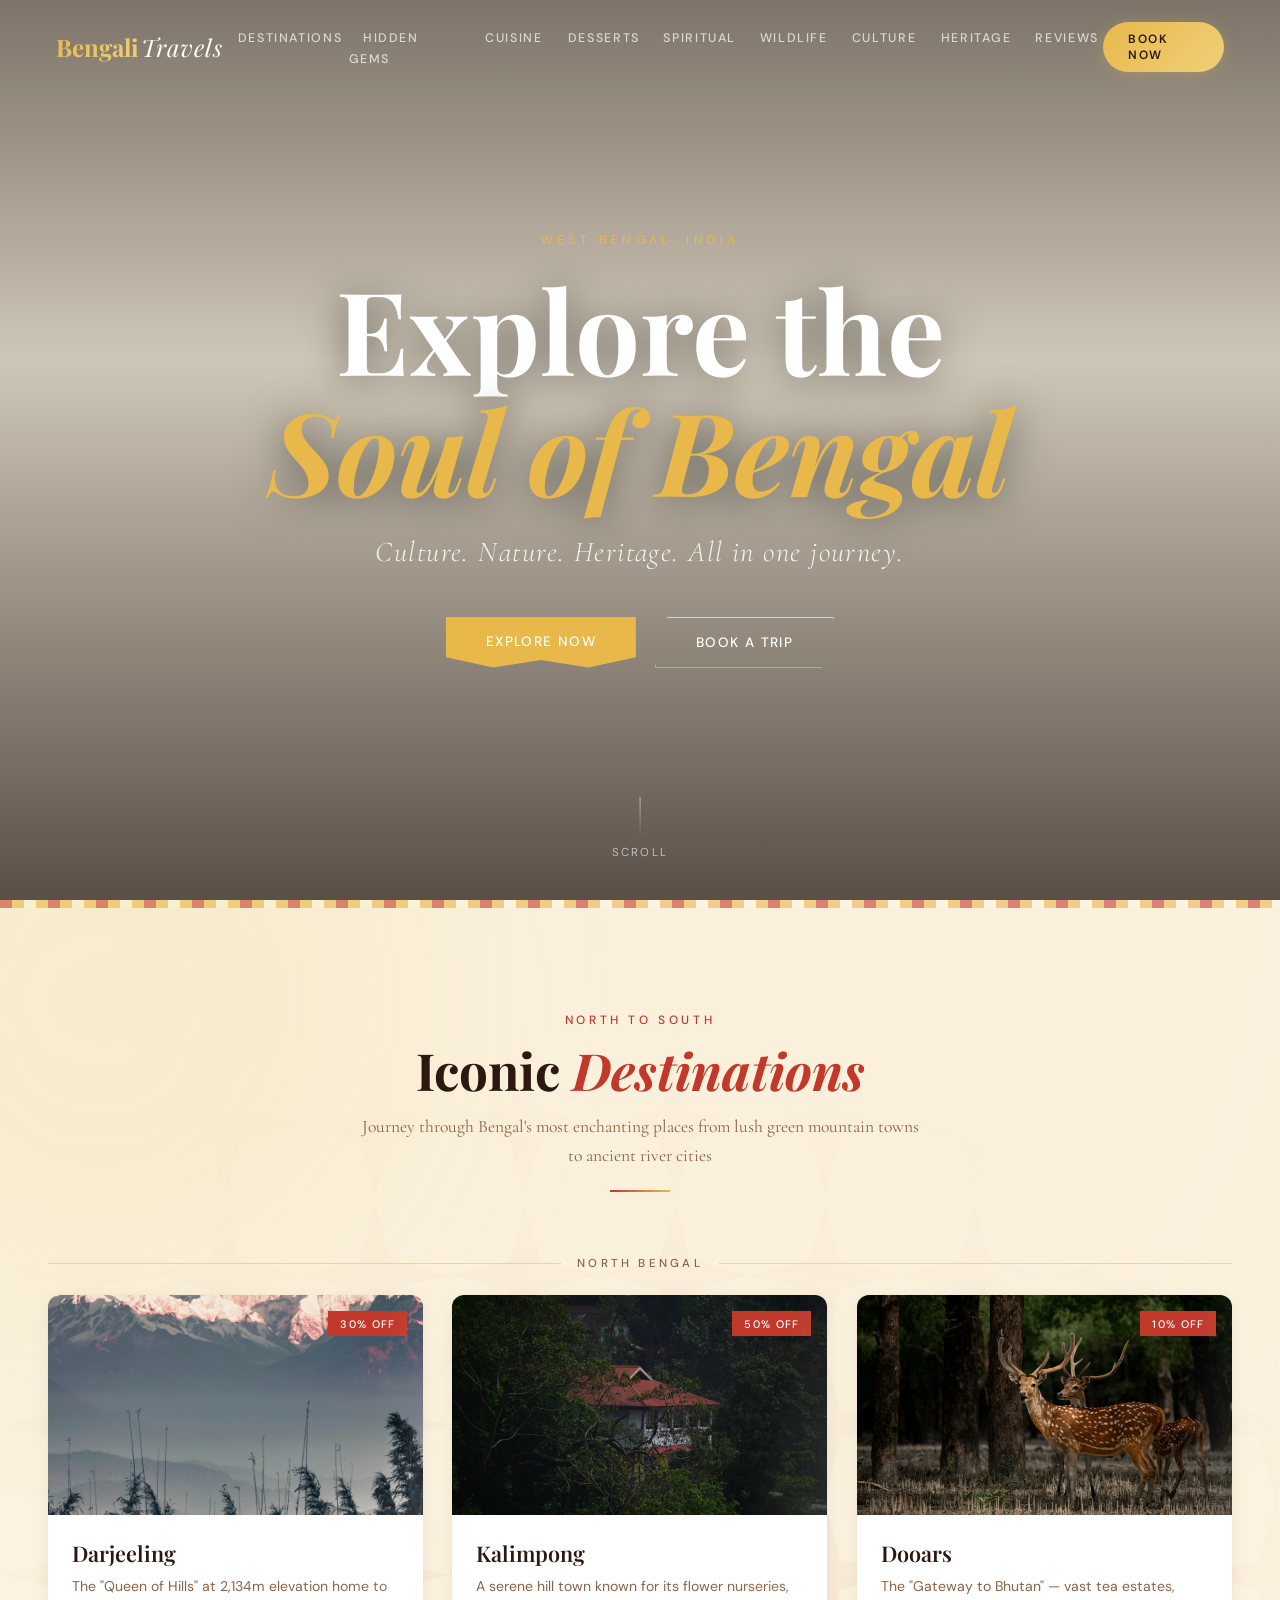
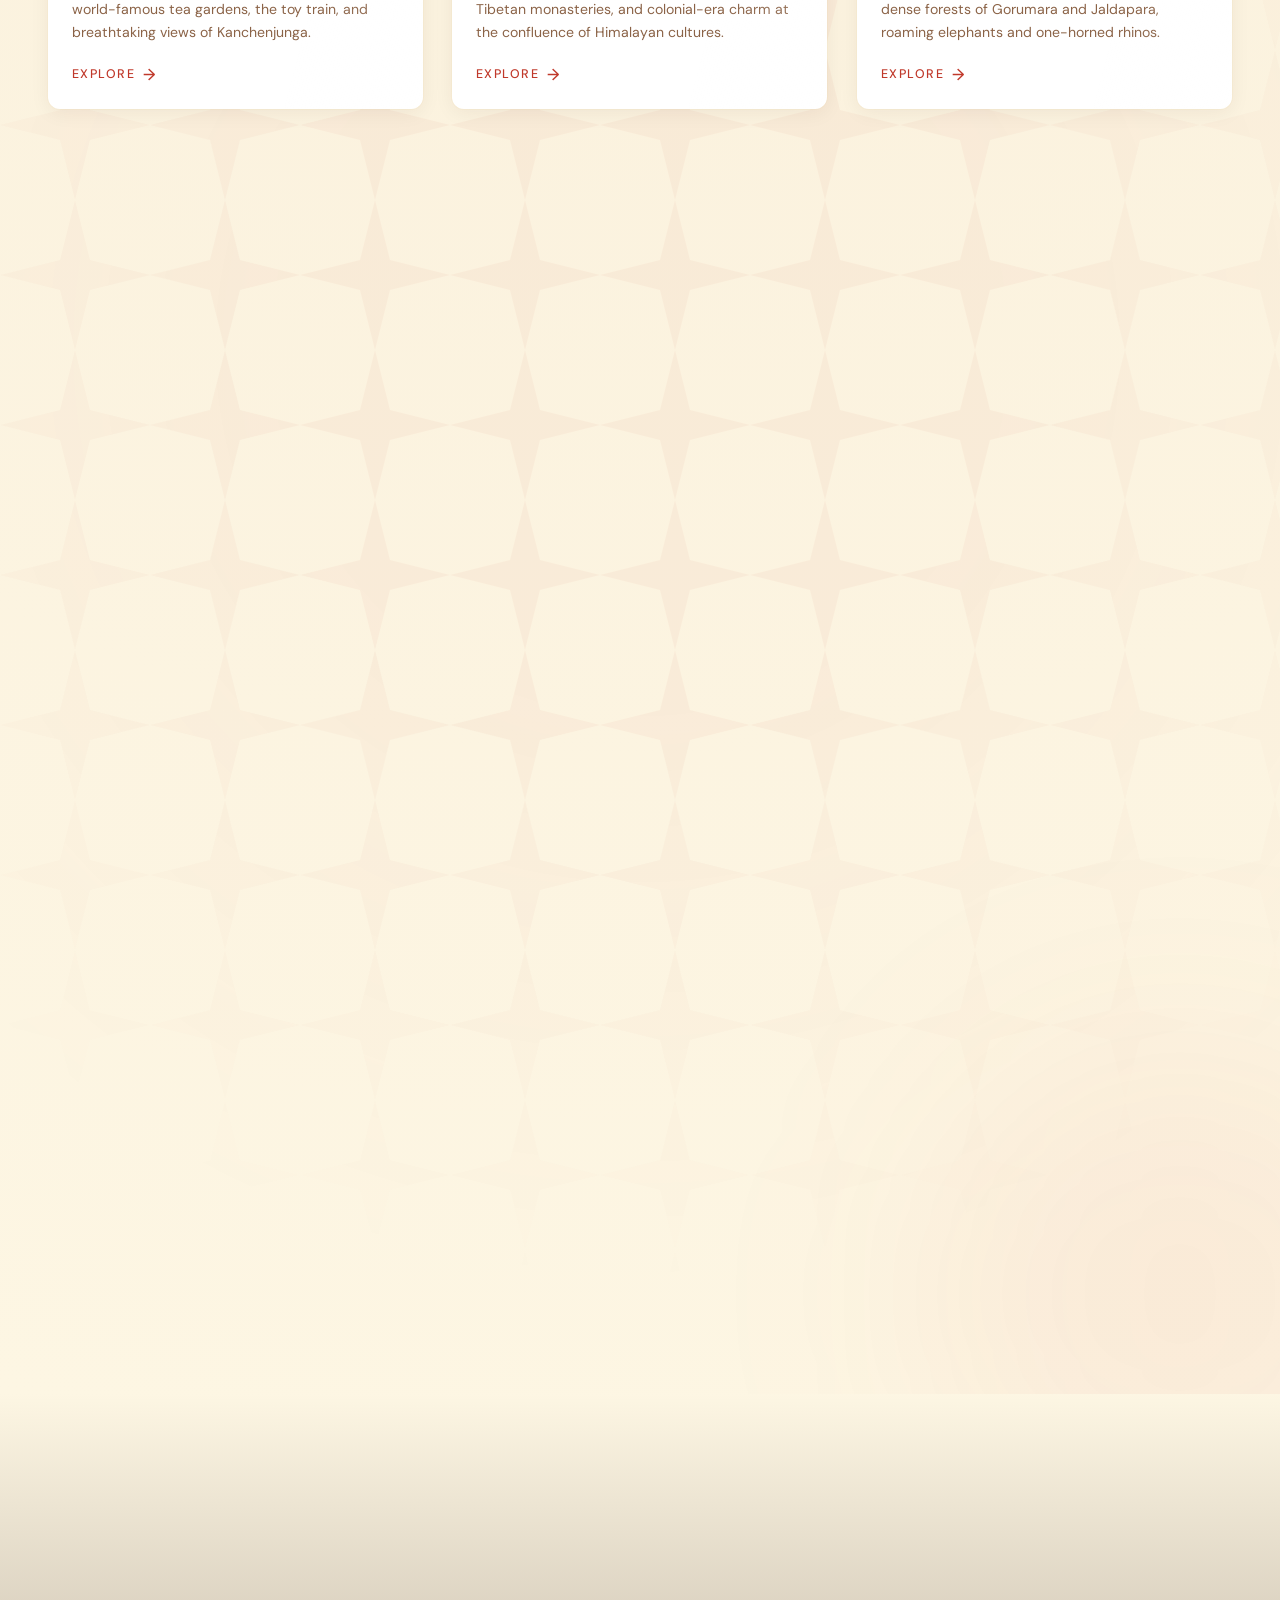
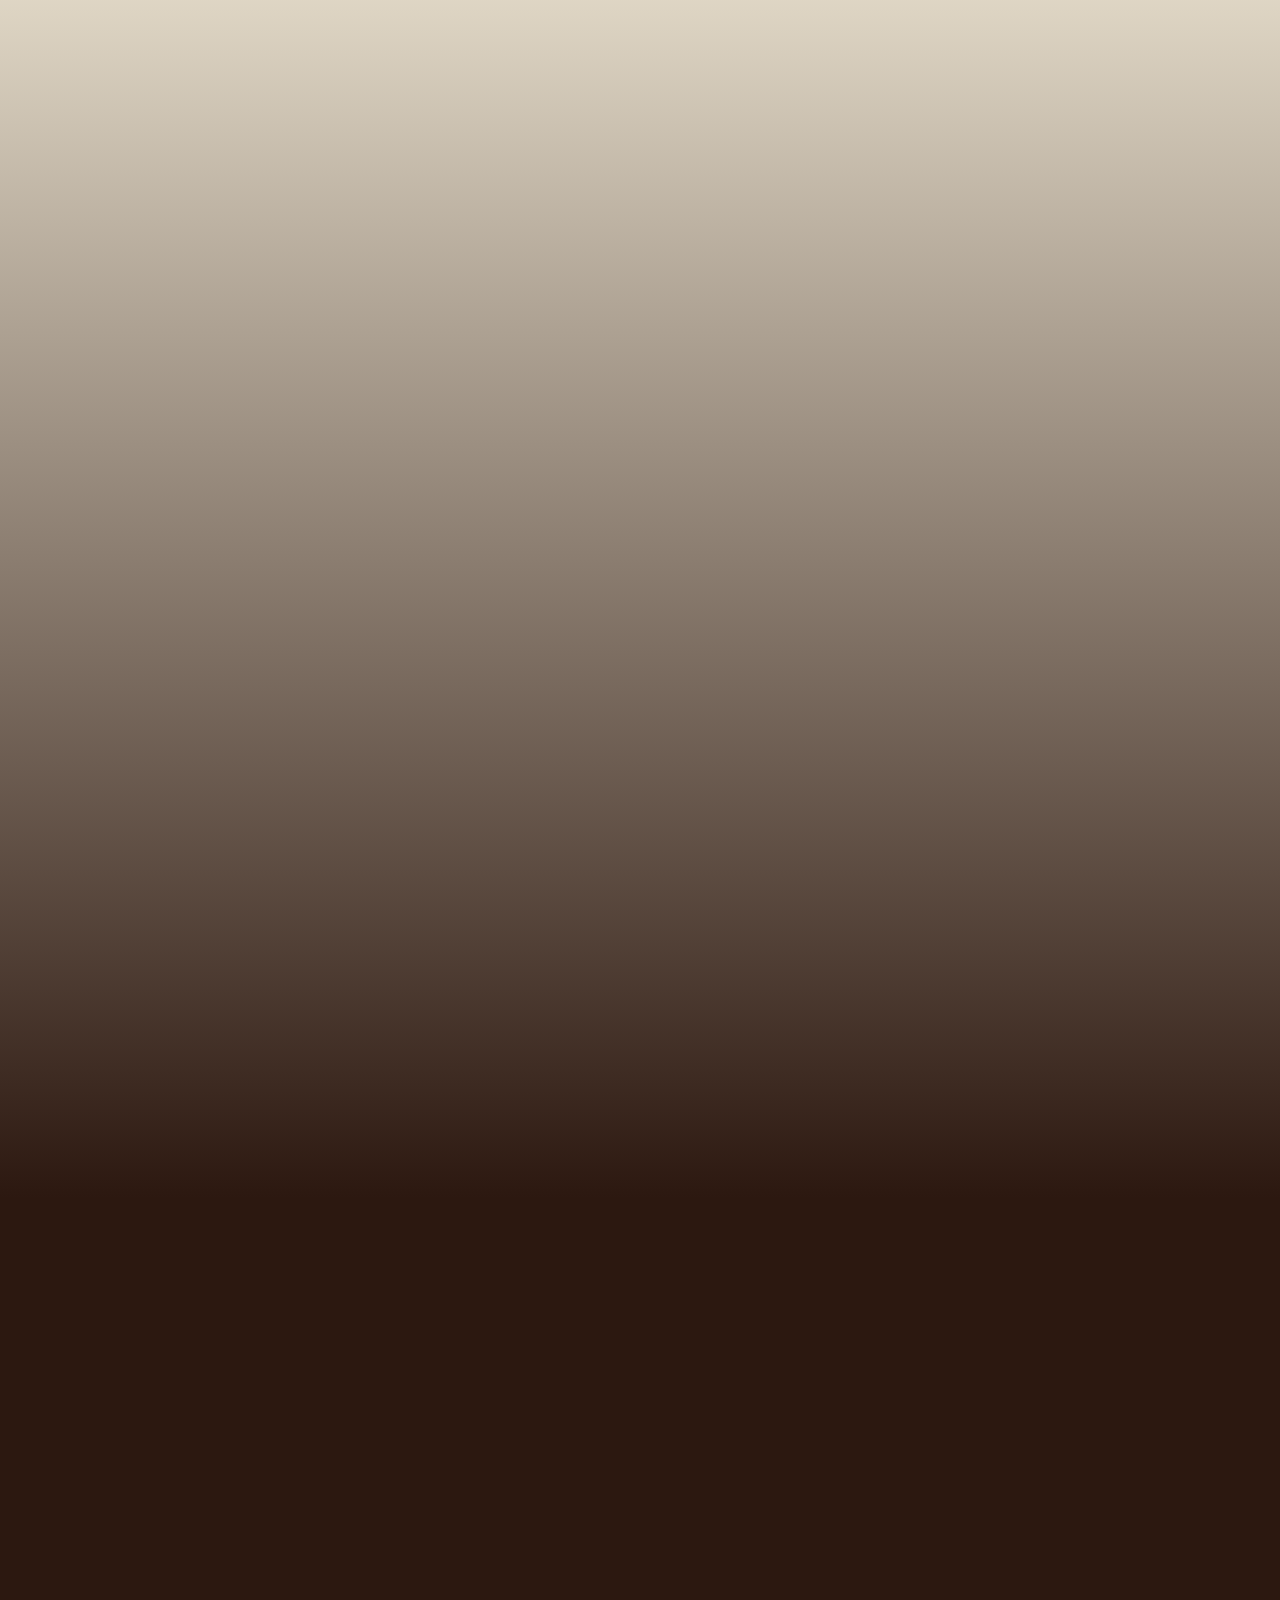
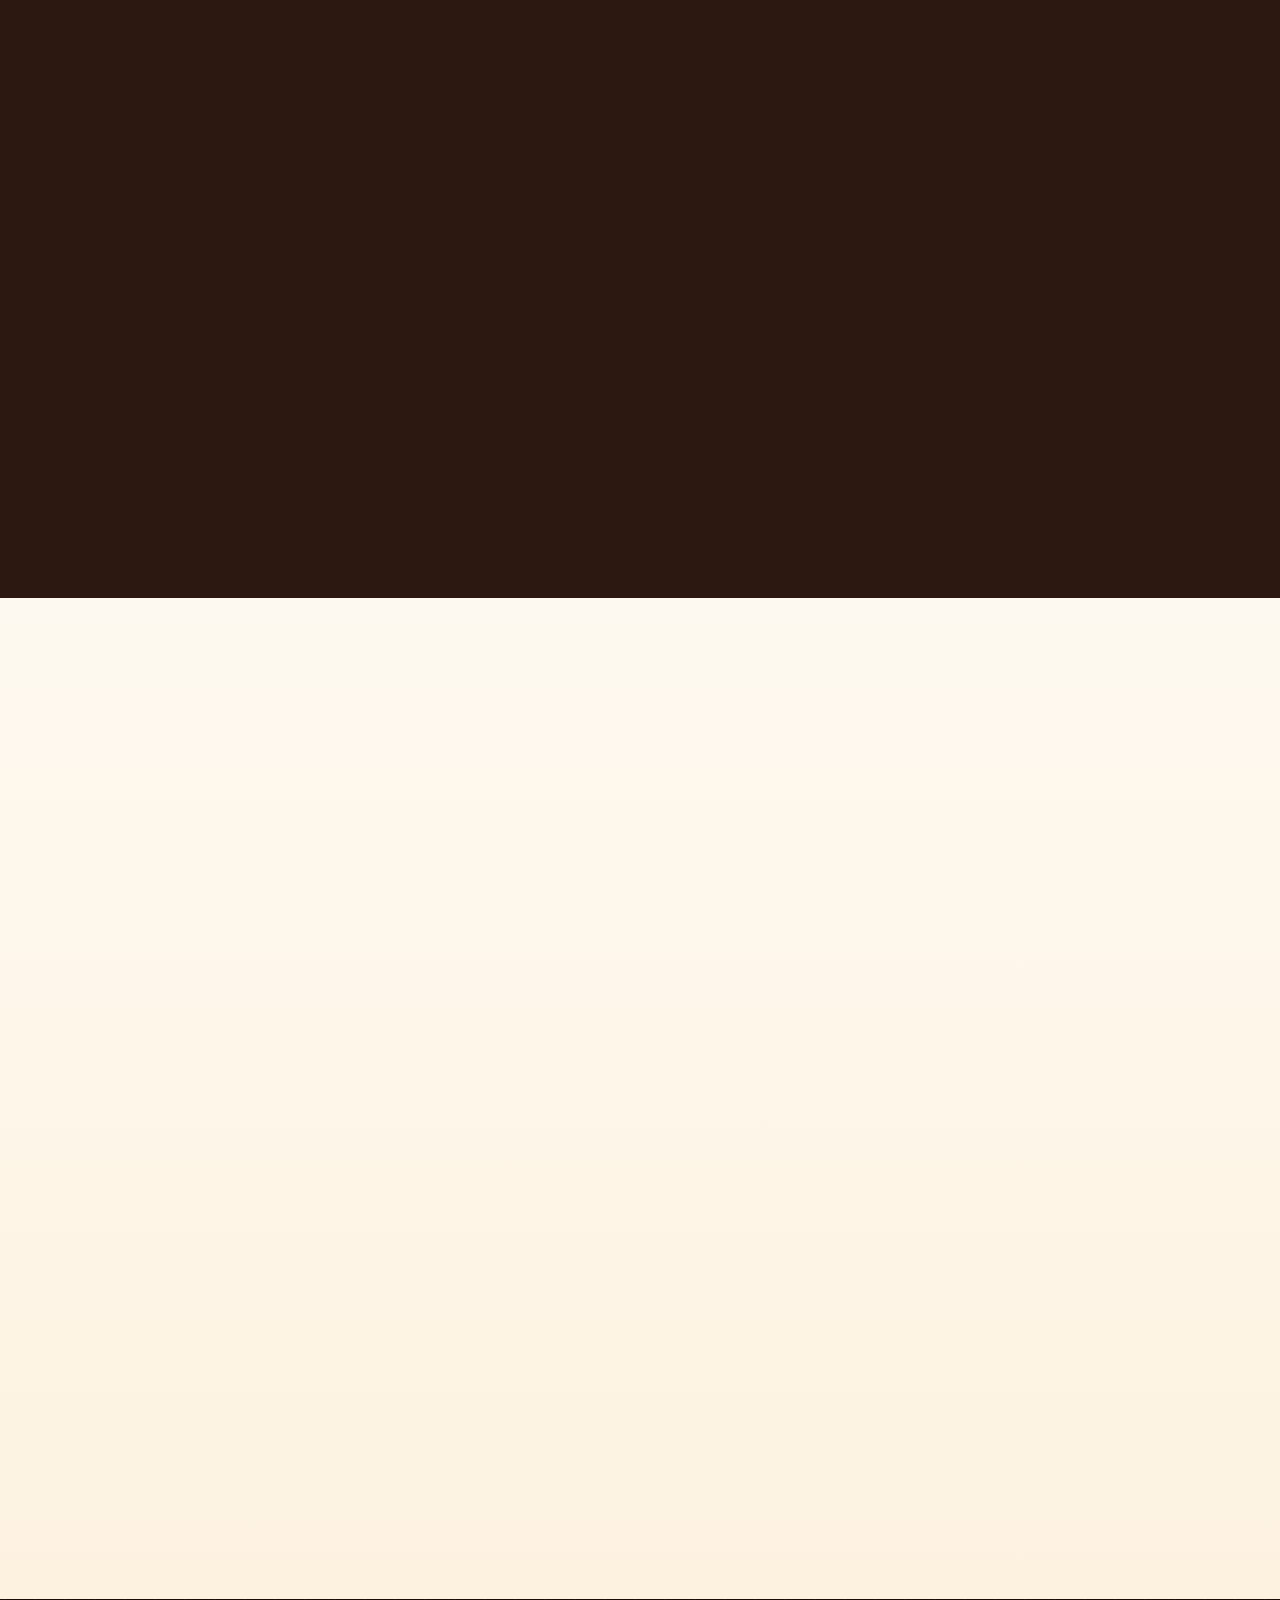
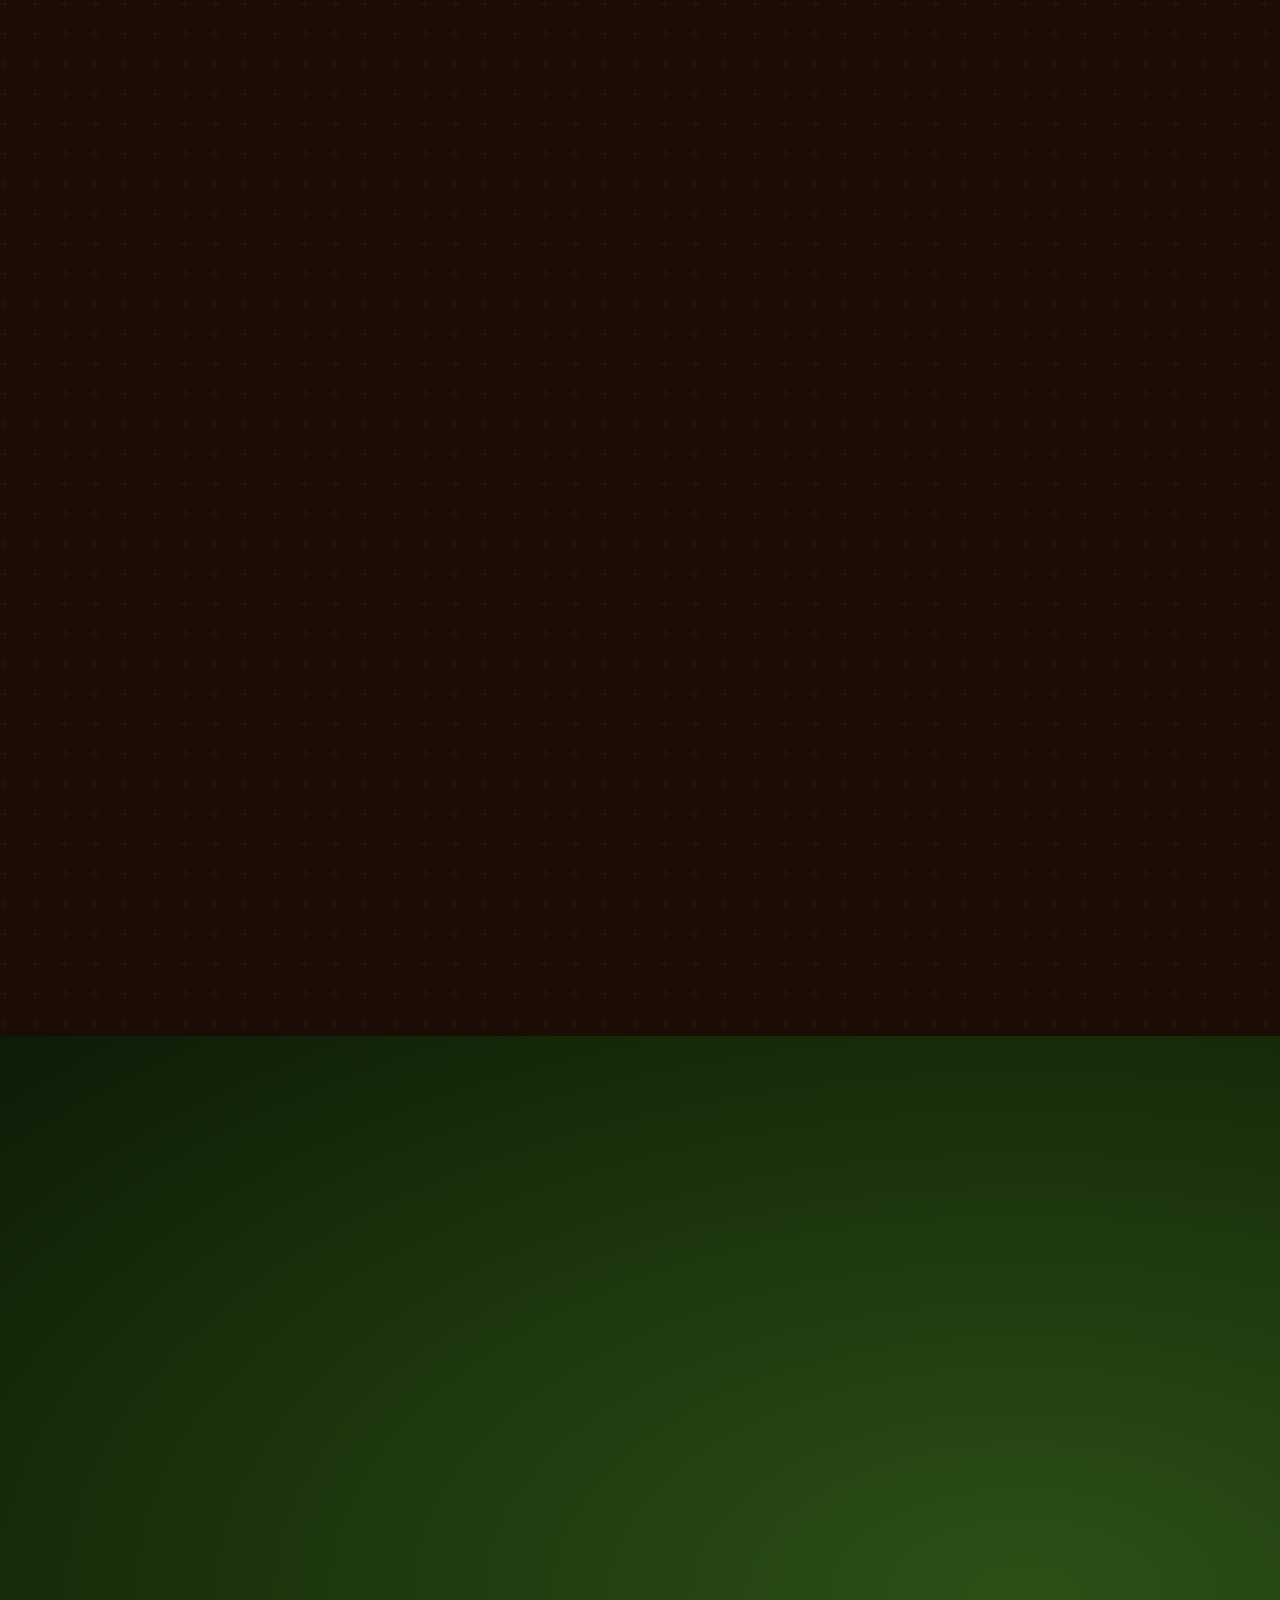
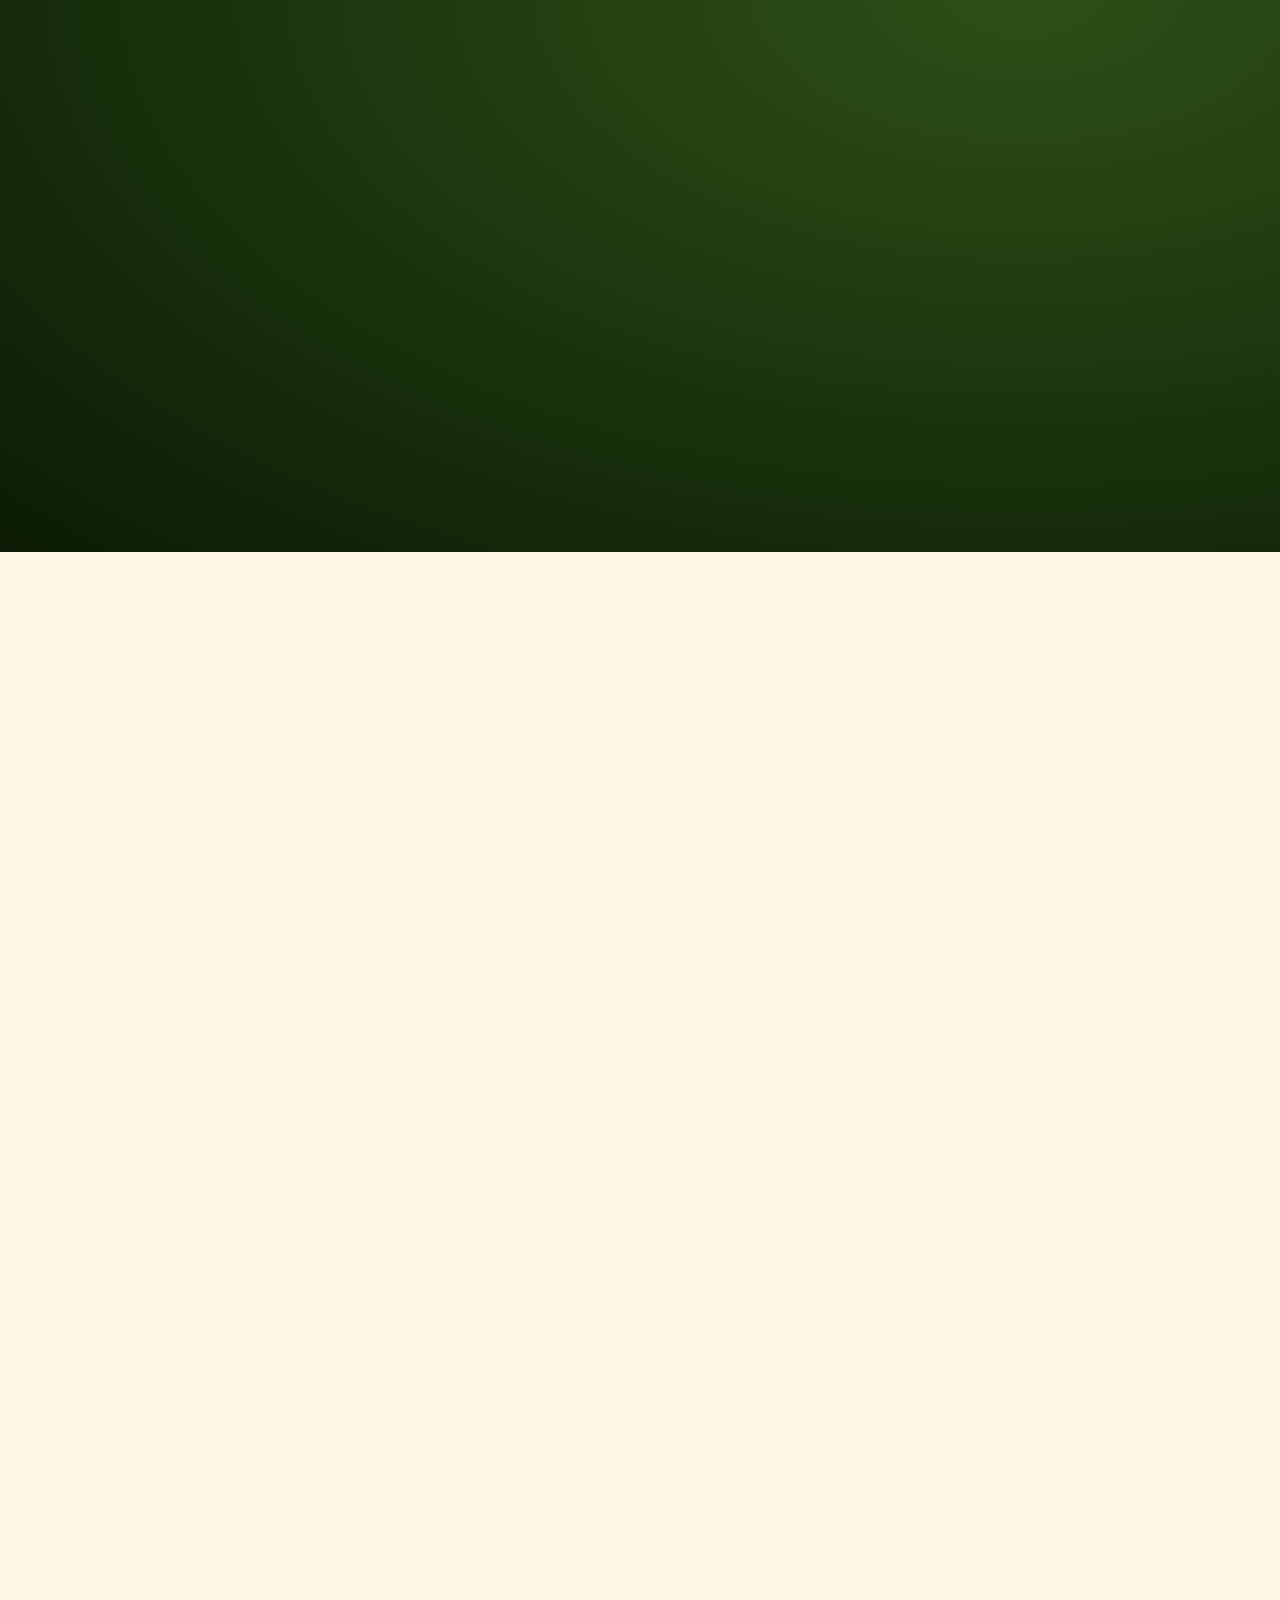
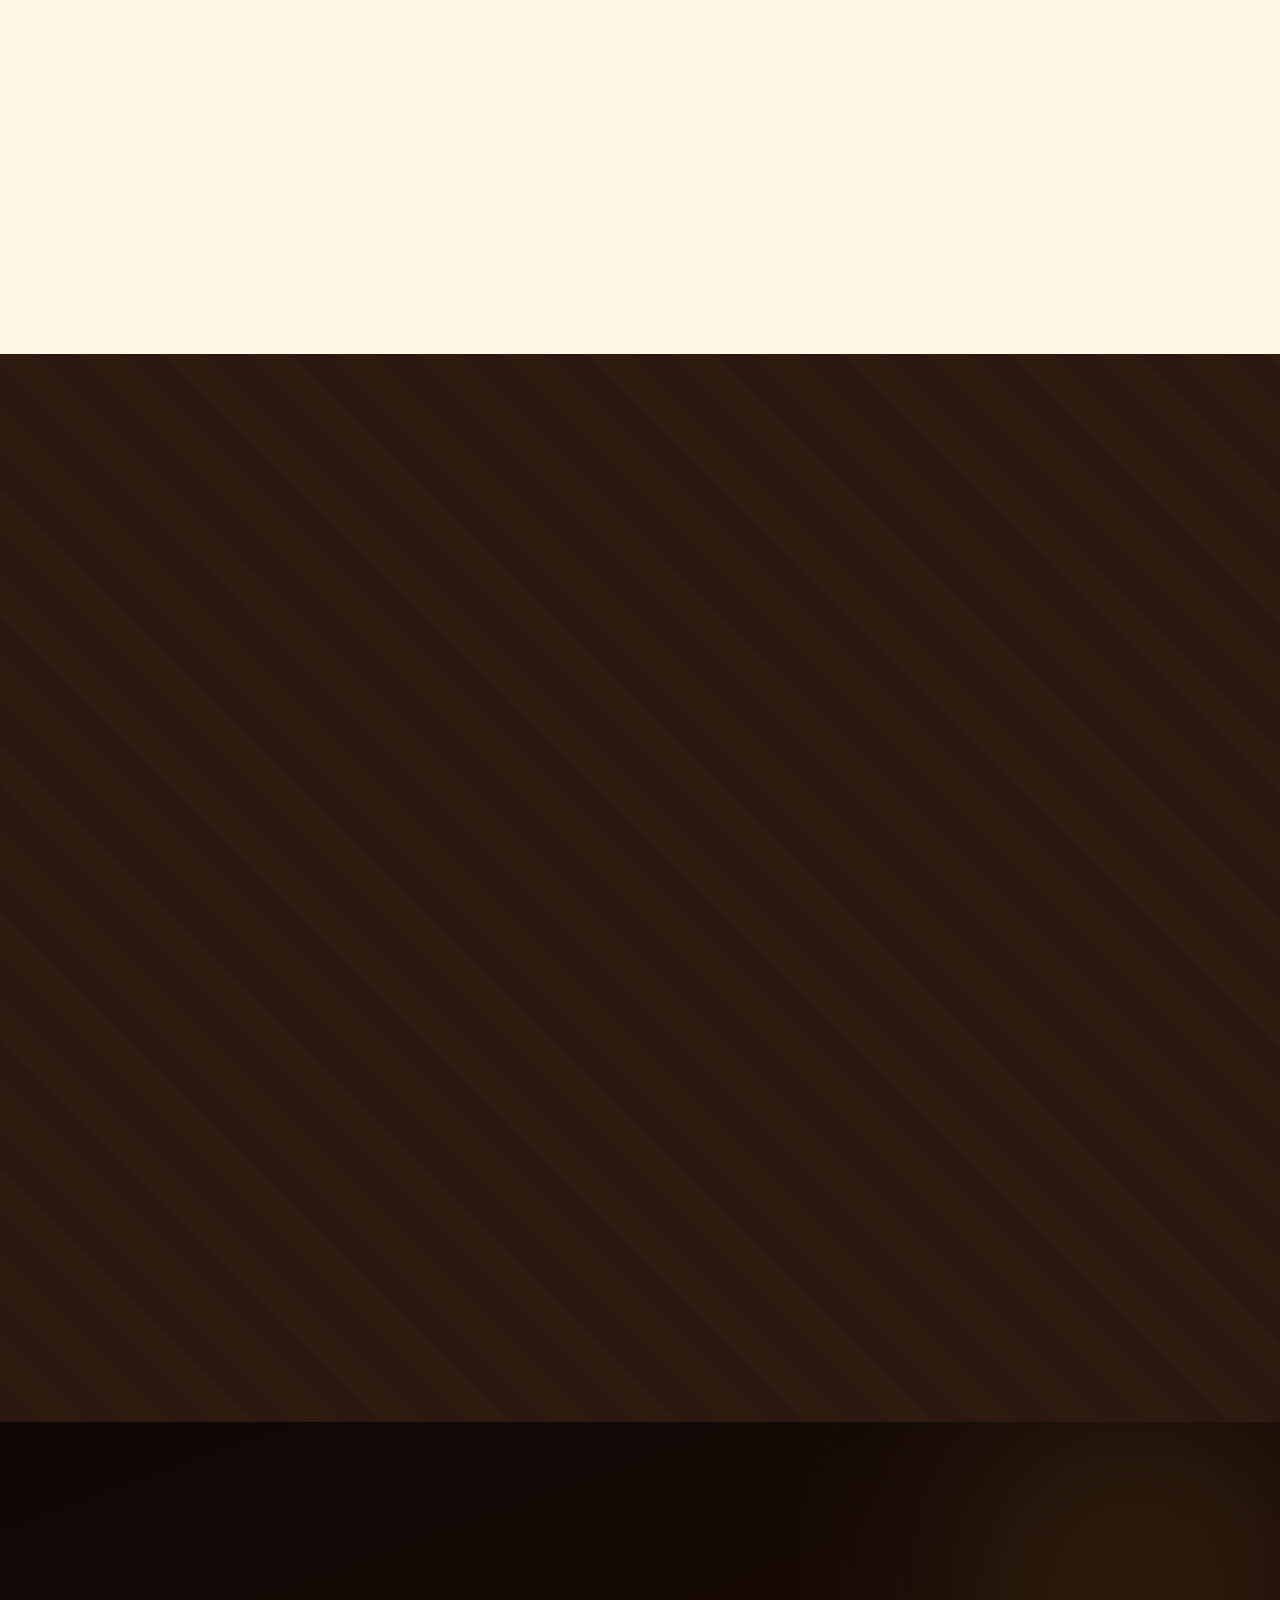
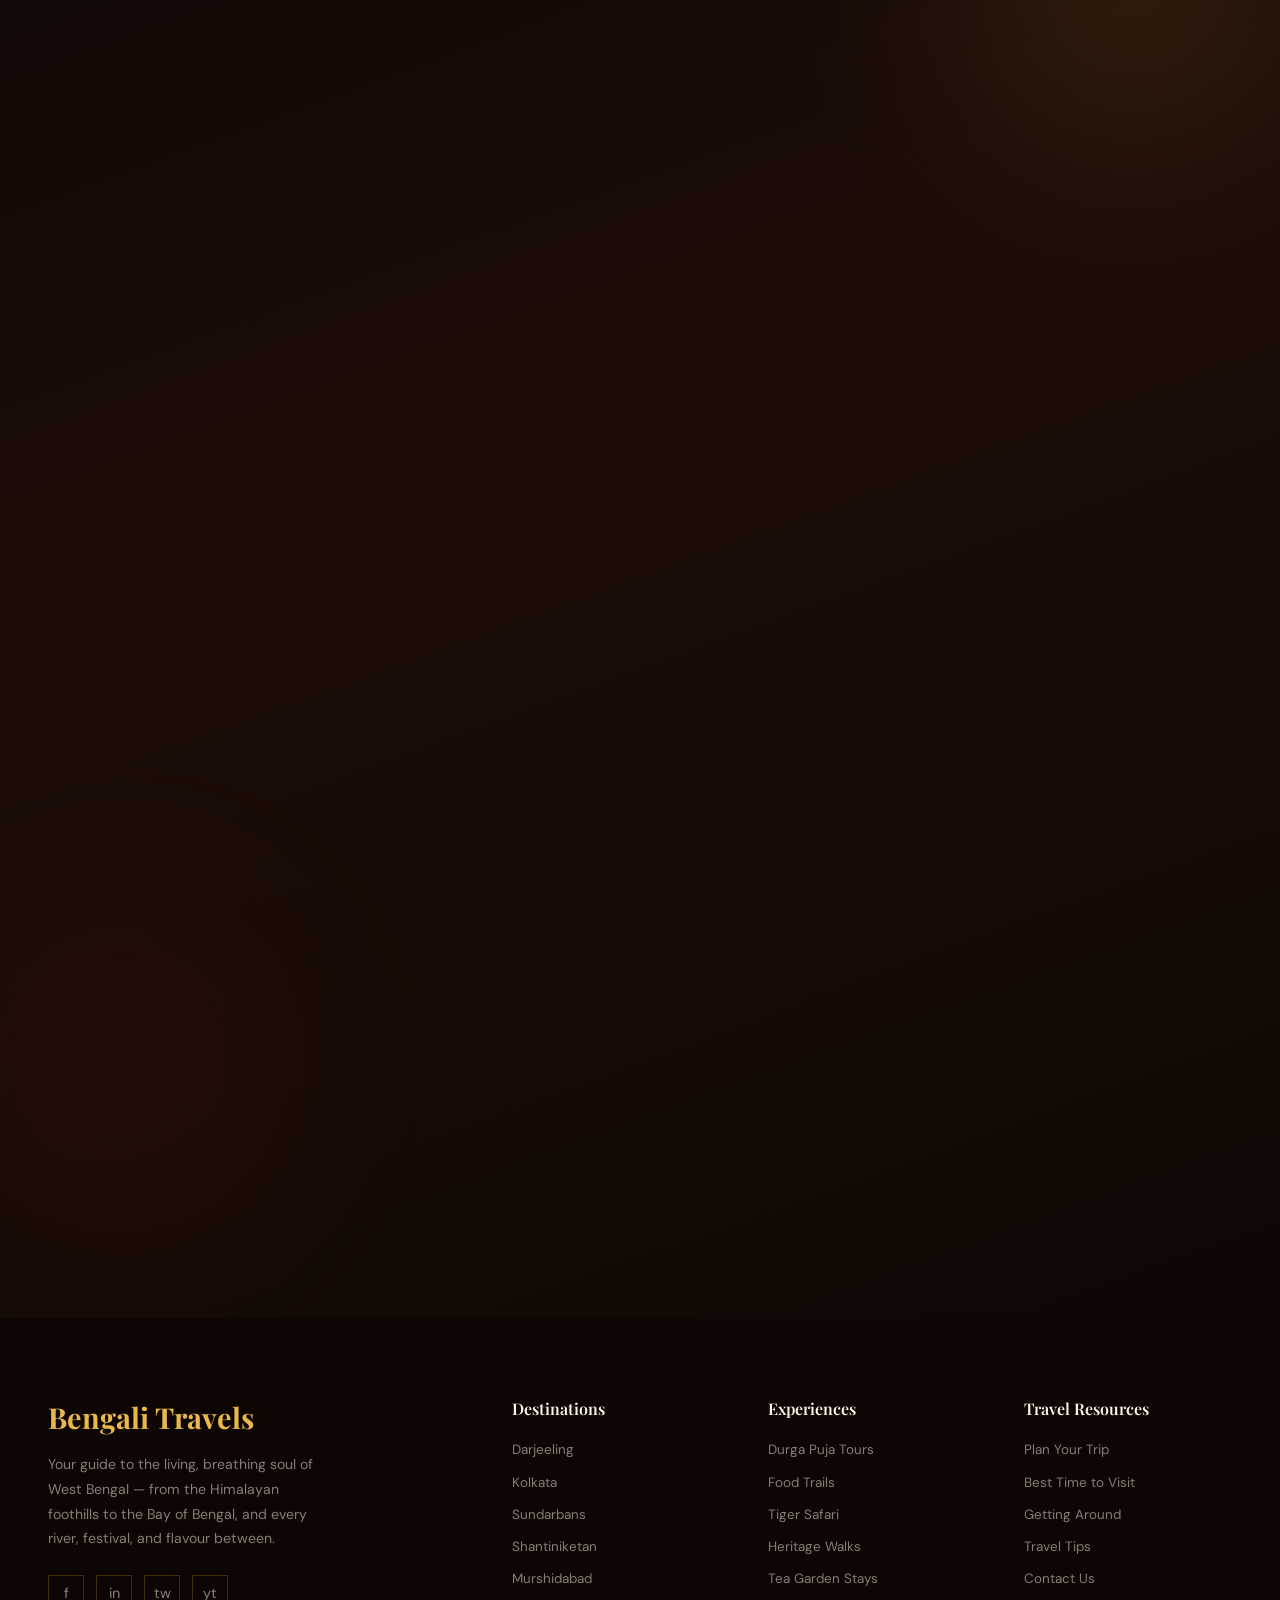
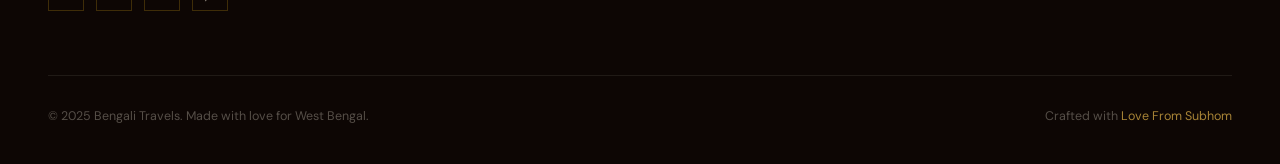
==== index.html @ 70f1d3de "updated code" ====
<!DOCTYPE html>
<html lang="en">

<head>
  <meta charset="UTF-8">
  <meta name="viewport" content="width=device-width, initial-scale=1.0">
  <title>Bengali Travels — Explore the Soul of Bengal</title>
  <link rel="preconnect" href="https://fonts.googleapis.com">
  <link rel="preconnect" href="https://fonts.gstatic.com" crossorigin>
  <link
    href="https://fonts.googleapis.com/css2?family=Playfair+Display:ital,wght@0,400;0,600;0,700;1,400;1,600&family=Cormorant+Garamond:ital,wght@0,300;0,400;0,500;0,600;1,300;1,400&family=DM+Sans:wght@300;400;500&display=swap"
    rel="stylesheet">
  <link rel="stylesheet" href="style.css">
</head>

<body>

  <!-- NAVIGATION -->
  <nav id="navbar">
    <a href="#hero" class="nav-logo">
      <span class="logo-bengali">Bengali</span>

      <span class="logo-travels">Travels</span>
    </a>

    <ul class="nav-links" id="navLinks">
      <li><a href="#destinations" class="nav-link" data-section="destinations">Destinations</a></li>
      <li><a href="#hidden-gems" class="nav-link" data-section="hidden-gems">Hidden Gems</a></li>
      <li><a href="#cuisine" class="nav-link" data-section="cuisine">Cuisine</a></li>
      <li><a href="#desserts" class="nav-link" data-section="desserts">Desserts</a></li>
      <li><a href="#spiritual" class="nav-link" data-section="spiritual">Spiritual</a></li>
      <li><a href="#wildlife" class="nav-link" data-section="wildlife">Wildlife</a></li>
      <li><a href="#culture" class="nav-link" data-section="culture">Culture</a></li>
      <li><a href="#gi-tags" class="nav-link" data-section="gi-tags">Heritage</a></li>
      <li><a href="#reviews" class="nav-link" data-section="reviews">Reviews</a></li>
    </ul>

    <a href="#destinations" class="nav-cta">Book Now</a>

    <button class="nav-hamburger" id="navHamburger" aria-label="Toggle menu">
      <span></span>
      <span></span>
      <span></span>
    </button>
  </nav>

  <!--Hero section-->

  <section id="hero">

    <!-- VIDEO BACKGROUND -->
    <video autoplay muted loop playsinline class="hero-video">
      <source src="assets/13502237_4096_2160_24fps.mp4" type="video/mp4">
    </video>

    <!-- OVERLAY -->
    <div class="hero-bg"></div>

    <!-- CONTENT -->
    <div class="hero-content">
      <p class="hero-eyebrow">West Bengal, India</p>
      <h1 class="hero-title">
        Explore the
        <em>Soul of Bengal</em>
      </h1>
      <p class="hero-tagline">
        Culture. Nature. Heritage. All in one journey.
      </p>
      <div class="hero-btns">
        <a href="#hidden-gems" class="btn-primary">Explore Now</a>
        <a href="#destinations" class="btn-outline">Book A Trip</a>
      </div>
    </div>

    <div class="hero-scroll">
      <div class="scroll-line"></div>
      Scroll
    </div>

  </section>

  <!-- DESTINATIONS -->
  <section id="destinations" class="alpana-top">
    <div class="dest-bg-pattern"></div>
    <div class="floating-element el-1"></div>
    <div class="floating-element el-2"></div>

    <div class="section-header reveal">
      <p class="section-eyebrow">North to South</p>
      <h2 class="section-title">Iconic <em>Destinations</em></h2>
      <p class="section-subtitle">Journey through Bengal's most enchanting places from lush green mountain towns to
        ancient
        river cities</p>
      <div class="divider"></div>
    </div>

    <div style="max-width:1200px;margin:0 auto;">
      <div class="region-label reveal">North Bengal</div>
      <div class="dest-grid">
        <div class="dest-card reveal reveal-delay-1">
          <div class="dest-card-img">
            <img src="assets\darjeeling.jpg" alt="Darjeeling">
            <span class="region-badge">30% off</span>
          </div>
          <div class="dest-card-body">
            <h3>Darjeeling</h3>
            <p>The "Queen of Hills" at 2,134m elevation home to world-famous tea gardens, the toy train, and
              breathtaking views of Kanchenjunga.</p>
            <a href="#" class="card-explore">Explore</a>
          </div>
        </div>
        <div class="dest-card reveal reveal-delay-2">
          <div class="dest-card-img">
            <img src="assets\kalimpong.jpg" alt="Kalimpong">
            <span class="region-badge">50% off</span>
          </div>
          <div class="dest-card-body">
            <h3>Kalimpong</h3>
            <p>A serene hill town known for its flower nurseries, Tibetan monasteries, and colonial-era charm at the
              confluence of Himalayan cultures.</p>
            <a href="#" class="card-explore">Explore</a>
          </div>
        </div>
        <div class="dest-card reveal reveal-delay-3">
          <div class="dest-card-img">
            <img src="assets\dooars forests.jpg" alt="Dooars Forest">
            <span class="region-badge">10% off</span>
          </div>
          <div class="dest-card-body">
            <h3>Dooars</h3>
            <p>The "Gateway to Bhutan" — vast tea estates, dense forests of Gorumara and Jaldapara, roaming elephants
              and one-horned rhinos.</p>
            <a href="#" class="card-explore">Explore</a>
          </div>
        </div>
      </div>

      <div class="region-label reveal" style="margin-top:3rem;">Central Bengal</div>
      <div class="dest-grid">
        <div class="dest-card reveal reveal-delay-1">
          <div class="dest-card-img">
            <img src="assets\kolkata.jpg" alt="Kolkata Howrah Bridge">
            <span class="region-badge">20% off</span>
          </div>
          <div class="dest-card-body">
            <h3>Kolkata</h3>
            <p>The "City of Joy" — a timeless metropolis of colonial grandeur, intellectual heritage, Durga Puja magic,
              and unparalleled street food.</p>
            <a href="#" class="card-explore">Explore</a>
          </div>
        </div>
        <div class="dest-card reveal reveal-delay-2">
          <div class="dest-card-img">
            <img src="assets\shantiniketan.png" alt="Shantiniketan">
            <span class="region-badge">20% off</span>
          </div>
          <div class="dest-card-body">
            <h3>Shantiniketan</h3>
            <p>Rabindranath Tagore's vision made real — an open-air university, Baul music, red soil landscapes, and a
              living celebration of Bengali arts.</p>
            <a href="#" class="card-explore">Explore</a>
          </div>
        </div>
        <div class="dest-card reveal reveal-delay-3">
          <div class="dest-card-img">
            <img src="assets\murshidabad.jpg" alt="Murshidabad Palace">
            <span class="region-badge">20% off</span>
          </div>
          <div class="dest-card-body">
            <h3>Murshidabad</h3>
            <p>Bengal's Nawabi capital — the Hazarduari Palace, silk weaving traditions, and the echoes of a glorious
              18th-century empire along the Bhagirathi.</p>
            <a href="#" class="card-explore">Explore</a>
          </div>
        </div>
      </div>

      <div class="region-label reveal" style="margin-top:3rem;">South Bengal</div>
      <div class="dest-grid">
        <div class="dest-card reveal reveal-delay-1">
          <div class="dest-card-img">
            <img src="assets\sundarbans.jpg" alt="Sundarbans Tiger">
            <span class="region-badge">10% off</span>
          </div>
          <div class="dest-card-body">
            <h3>Sundarbans</h3>
            <p>The world's largest mangrove delta — UNESCO Heritage site, home to the Royal Bengal Tiger, and an
              ethereal landscape of creeks and tidal rivers.</p>
            <a href="#" class="card-explore">Explore</a>
          </div>
        </div>
        <div class="dest-card reveal reveal-delay-2">
          <div class="dest-card-img">
            <img src="assets\digha.jpg" alt="Digha">
            <span class="region-badge">10% off</span>
          </div>
          <div class="dest-card-body">
            <h3>Digha</h3>
            <p>Bengal's beloved beach town — gentle waves of the Bay of Bengal, fresh seafood, golden sunsets, and the
              energy of a classic seaside retreat.</p>
            <a href="#" class="card-explore">Explore</a>
          </div>
        </div>
        <div class="dest-card reveal reveal-delay-3">
          <div class="dest-card-img">
            <img src="assets\mandarmani.jpg" alt="Mandarmani">
            <span class="region-badge">10% off</span>
          </div>
          <div class="dest-card-body">
            <h3>Mandarmani</h3>
            <p>A pristine, unspoiled beach village — the longest driveable beach in India, red crabs at dawn, and
              perfect tranquility away from the crowds.</p>
            <a href="#" class="card-explore">Explore</a>
          </div>
        </div>
      </div>
    </div>

    <div class="see-all-wrap reveal">
      <a href="destination.html" class="see-all-btn see-all-btn--light">See All Destinations <span>→</span></a>
    </div>
  </section>

  <!-- HIDDEN GEMS -->
  <section id="hidden-gems">
    <div class="section-header reveal">
      <p class="section-eyebrow">Off the Beaten Path</p>
      <h2 class="section-title">Bengal's <em>Hidden Gems</em></h2>
      <p class="section-subtitle">Discover the untold stories and untouched beauty of Bengal's secret sanctuaries.</p>
      <div class="divider"></div>
    </div>

    <div class="bento-grid">
      <!-- Large Item -->
      <div class="bento-item bento-large reveal">
        <img src="assets\tinchuley.jpg" alt="Tinchuley" class="bento-img">
        <span class="bento-badge">North Bengal</span>
        <div class="bento-content">
          <h3>Tinchuley</h3>
          <p>A tranquil eco-village surrounded by tea gardens and pine forests, offering stunning views of the Himalayas
            away from the Darjeeling crowds.</p>
        </div>
      </div>

      <!-- Small Item -->
      <div class="bento-item bento-small reveal reveal-delay-1">
        <img src="https://images.unsplash.com/photo-1542224566-6e85f2e6772f?w=600" alt="Duarsini" class="bento-img">
        <span class="bento-badge">Purulia</span>
        <div class="bento-content">
          <h3>Duarsini</h3>
          <p>Deep within the Dalma hills, a rustic retreat surrounded by Sal, Piyal, and Palash forests.</p>
        </div>
      </div>

      <!-- Tall Item -->
      <div class="bento-item bento-tall reveal reveal-delay-2">
        <img src="https://images.unsplash.com/photo-1454496522488-7a8e488e8606?w=600" alt="Sandakphu" class="bento-img">
        <span class="bento-badge">Darjeeling</span>
        <div class="bento-content">
          <h3>Sandakphu Trek</h3>
          <p>The highest peak in West Bengal, offering a jaw-dropping panorama of four of the five highest peaks in the
            world.</p>
        </div>
      </div>

      <!-- Wide Item -->
      <div class="bento-item bento-wide reveal">
        <img src="https://www.nomadicweekends.com/wp-content/uploads/2017/06/14364852_1131309143629482_2212321615288441029_n.jpg" alt="Mousuni Island"
          class="bento-img">
        <span class="bento-badge">South Bengal</span>
        <div class="bento-content">
          <h3>Mousuni Island</h3>
          <p>Where the river meets the sea. A pristine island offering beach camping, starry nights, and the raw beauty
            of the delta.</p>
        </div>
      </div>

      <!-- Small Item -->
      <div class="bento-item bento-small reveal reveal-delay-1">
        <img src="assets\GarhPanchkot.jpg" alt="Garh Panchkot" class="bento-img">
        <span class="bento-badge">Purulia</span>
        <div class="bento-content">
          <h3>Garh Panchkot</h3>
          <p>Ancient ruined forts nestled in the foothills of Panchet, wrapped in lush greenery and rich history.</p>
        </div>
      </div>
    </div>

    <div class="see-all-wrap reveal">
      <a href="hiddenplaces.html" class="see-all-btn">See All Hidden Gems <span>→</span></a>
    </div>
  </section>

  <!-- CUISINE -->
  <section id="cuisine">
    <div class="section-header reveal">
      <p class="section-eyebrow">Bengali Gastronomy</p>
      <h2 class="section-title">A Feast of <em>Flavours</em></h2>
      <p class="section-subtitle">Bengali cuisine is poetry on a plate — mustard, hilsa, and the gentle heat of a
        slow-cooked tradition</p>
      <div class="divider"></div>
    </div>

    <!-- Row 1 — scrolls left -->
    <div class="marquee-row reveal" data-direction="left">
      <div class="marquee-track">
        <div class="cuisine-card">
          <img src="https://sinfullyspicy.com/wp-content/uploads/2021/02/14.jpg" alt="Macher Jhol">
          <div class="cuisine-overlay">
            <h3>Macher Jhol</h3>
            <div class="bng-script">মাছের ঝোল</div>
          </div>
        </div>
        <div class="cuisine-card">
          <img src="https://images.squarespace-cdn.com/content/v1/5ea5f3913b0ccf06d0ec2563/1618436942908-ISHE9NOL0KRM1UCKPC42/Pohela+Boishakh+2021+%2810%29.jpg" alt="Shorshe Ilish">
          <div class="cuisine-overlay">
            <h3>Shorshe Ilish</h3>
            <div class="bng-script">সর্ষে ইলিশ</div>
          </div>
        </div>
        <div class="cuisine-card">
          <img src="https://www.licious.in/blog/wp-content/uploads/2021/08/Mutton-Kosha-Mangsho-Glory-Shot.jpg" alt="Kosha Mangsho">
          <div class="cuisine-overlay">
            <h3>Kosha Mangsho</h3>
            <div class="bng-script">কষা মাংস</div>
          </div>
        </div>
        <div class="cuisine-card">
          <img src="https://images.pexels.com/photos/32561808/pexels-photo-32561808.jpeg" alt="Chingri Malaikari">
          <div class="cuisine-overlay">
            <h3>Chingri Malaikari</h3>
            <div class="bng-script">চিংড়ি মালাইকারি</div>
          </div>
        </div>
        <div class="cuisine-card">
          <img src="https://mygoodfoodworld.com/wp-content/uploads/2025/10/Bengali-aloo-posto-recipe-hero.jpg" alt="Aloo Posto">
          <div class="cuisine-overlay">
            <h3>Aloo Posto</h3>
            <div class="bng-script">আলু পোস্তো</div>
          </div>
        </div>
        <div class="cuisine-card">
          <img src="https://images.pexels.com/photos/35552983/pexels-photo-35552983.jpeg" alt="Mishti Pulao">
          <div class="cuisine-overlay">
            <h3>Mishti Pulao</h3>
            <div class="bng-script">মিষ্টি পোলাও</div>
          </div>
        </div>
        <div class="cuisine-card">
          <img src="https://www.chefspencil.com/wp-content/uploads/Luchi-Alur-Dom.jpg" alt="Luchi Alur Dom">
          <div class="cuisine-overlay">
            <h3>Luchi-Alur Dom</h3>
            <div class="bng-script">লুচি আলুর দম</div>
          </div>
        </div>
      </div>
    </div>

    <!-- Row 2 — scrolls right -->
    <div class="marquee-row reveal" data-direction="right">
      <div class="marquee-track">
        <div class="cuisine-card">
          <img src="https://images.slurrp.com/prod/recipe_images/transcribe/side%20dish/Ilish_Bhapa_Shorshe.webp" alt="Bhapa Ilish">
          <div class="cuisine-overlay">
            <h3>Bhapa Ilish</h3>
            <div class="bng-script">ভাপা ইলিশ</div>
          </div>
        </div>
        <div class="cuisine-card">
          <img src="https://pikturenama.com/wp-content/uploads/2025/09/Phuchka-4-500x500.jpg" alt="Puchka">
          <div class="cuisine-overlay">
            <h3>Phuchka</h3>
            <div class="bng-script">ফুচকা</div>
          </div>
        </div>
        <div class="cuisine-card">
          <img src="https://images.unsplash.com/photo-1599487488170-d11ec9c172f0?w=600" alt="Kathi Roll">
          <div class="cuisine-overlay">
            <h3>Kathi Roll</h3>
            <div class="bng-script">কাঠি রোল</div>
          </div>
        </div>
        <div class="cuisine-card">
          <img src="https://images.pexels.com/photos/35213277/pexels-photo-35213277.jpeg" alt="Jhalmuri">
          <div class="cuisine-overlay">
            <h3>Jhalmuri</h3>
            <div class="bng-script">ঝালমুড়ি</div>
          </div>
        </div>
        <div class="cuisine-card">
          <img src="https://images.pexels.com/photos/8118337/pexels-photo-8118337.jpeg" alt="Beguni">
          <div class="cuisine-overlay">
            <h3>Beguni</h3>
            <div class="bng-script">বেগুনি</div>
          </div>
        </div>
        <div class="cuisine-card">
          <img src="https://cf-img-a-in.tosshub.com/lingo/atbn/images/story/202604/69cfc433ba3eb-doi-katla-034414139-16x9.jpg?size=948:533" alt="Doi Maach">
          <div class="cuisine-overlay">
            <h3>Doi Maach</h3>
            <div class="bng-script">দই মাছ</div>
          </div>
        </div>
        <div class="cuisine-card">
          <img src="https://notacurry.com/wp-content/uploads/2020/12/shukto-1-500x500.jpg" alt="Shukto">
          <div class="cuisine-overlay">
            <h3>Shukto</h3>
            <div class="bng-script">শুক্তো</div>
          </div>
        </div>
      </div>
    </div>

    <div class="see-all-wrap reveal">
      <a href="cuisine.html" class="see-all-btn">See All Cuisine <span>→</span></a>
    </div>
  </section>

  <!-- DESSERTS -->
  <section id="desserts">
    <div class="section-header reveal">
      <p class="section-eyebrow">The Sweet Life</p>
      <h2 class="section-title">Bengali <em>Mishti</em></h2>
      <p class="section-subtitle">Bengali sweets are an art form — chhena molded into masterpieces, steeped in sugar
        syrup and centuries of devotion</p>
      <div class="divider"></div>
    </div>

    <!-- Row 1 — scrolls left -->
    <div class="marquee-row marquee-row--light reveal" data-direction="left">
      <div class="marquee-track">
        <div class="cuisine-card cuisine-card--light">
          <img src="assets\rosogolla.jpg" alt="Rasogolla">
          <div class="cuisine-overlay">
            <h3>Rasgulla</h3>
            <div class="bng-script">রসগোল্লা</div>
          </div>
        </div>
        <div class="cuisine-card cuisine-card--light">
          <img src="https://images.unsplash.com/photo-1601303516534-bf71ac2a5ab8?w=600" alt="Sandesh">
          <div class="cuisine-overlay">
            <h3>Sandesh</h3>
            <div class="bng-script">সন্দেশ</div>
          </div>
        </div>
        <div class="cuisine-card cuisine-card--light">
          <img src="https://images.unsplash.com/photo-1602253057119-44d745d9b860?w=600" alt="Mishti Doi">
          <div class="cuisine-overlay">
            <h3>Mishti Doi</h3>
            <div class="bng-script">মিষ্টি দই</div>
          </div>
        </div>
        <div class="cuisine-card cuisine-card--light">
          <img src="https://images.unsplash.com/photo-1558961363-fa8fdf82db35?w=600" alt="Langcha">
          <div class="cuisine-overlay">
            <h3>Langcha</h3>
            <div class="bng-script">লাংচা</div>
          </div>
        </div>
        <div class="cuisine-card cuisine-card--light">
          <img src="https://images.unsplash.com/photo-1624398934850-7e7fb7c24e83?w=600" alt="Chomchom">
          <div class="cuisine-overlay">
            <h3>Chomchom</h3>
            <div class="bng-script">চমচম</div>
          </div>
        </div>
        <div class="cuisine-card cuisine-card--light">
          <img src="https://images.unsplash.com/photo-1571167530149-c1105da4a11e?w=600" alt="Pantua">
          <div class="cuisine-overlay">
            <h3>Pantua</h3>
            <div class="bng-script">পান্তুয়া</div>
          </div>
        </div>
      </div>
    </div>

    <!-- Row 2 — scrolls right -->
    <div class="marquee-row marquee-row--light reveal" data-direction="right">
      <div class="marquee-track">
        <div class="cuisine-card cuisine-card--light">
          <img src="https://images.unsplash.com/photo-1567337710282-00832b415979?w=600" alt="Malpua">
          <div class="cuisine-overlay">
            <h3>Malpua</h3>
            <div class="bng-script">মালপোয়া</div>
          </div>
        </div>
        <div class="cuisine-card cuisine-card--light">
          <img src="https://images.unsplash.com/photo-1551024506-0bccd828d307?w=600" alt="Patishapta">
          <div class="cuisine-overlay">
            <h3>Patishapta</h3>
            <div class="bng-script">পাটিসাপটা</div>
          </div>
        </div>
        <div class="cuisine-card cuisine-card--light">
          <img src="https://images.unsplash.com/photo-1563805042-7684c019e1cb?w=600" alt="Nolen Gurer Sandesh">
          <div class="cuisine-overlay">
            <h3>Nolen Gurer Sandesh</h3>
            <div class="bng-script">নলেন গুড়ের সন্দেশ</div>
          </div>
        </div>
        <div class="cuisine-card cuisine-card--light">
          <img src="https://images.unsplash.com/photo-1590080875515-8a3a8dc5735e?w=600" alt="Sitabhog">
          <div class="cuisine-overlay">
            <h3>Sitabhog</h3>
            <div class="bng-script">সীতাভোগ</div>
          </div>
        </div>
        <div class="cuisine-card cuisine-card--light">
          <img src="https://images.unsplash.com/photo-1587314168485-3236d6710814?w=600" alt="Mihidana">
          <div class="cuisine-overlay">
            <h3>Mihidana</h3>
            <div class="bng-script">মিহিদানা</div>
          </div>
        </div>
        <div class="cuisine-card cuisine-card--light">
          <img src="https://images.unsplash.com/photo-1571115177098-24ec42ed204d?w=600" alt="Kheer Kadam">
          <div class="cuisine-overlay">
            <h3>Kheer Kadam</h3>
            <div class="bng-script">ক্ষীরকদম</div>
          </div>
        </div>
      </div>
    </div>

    <div class="see-all-wrap reveal">
      <a href="desserts.html" class="see-all-btn see-all-btn--light">See All Mishti <span>→</span></a>
    </div>
  </section>

  <!-- SPIRITUAL -->
  <section id="spiritual">
    <div class="section-header reveal" style="position:relative;z-index:1;">
      <p class="section-eyebrow">Sacred Bengal</p>
      <h2 class="section-title">Temples, Mosques <em>& Churches</em></h2>
      <p class="section-subtitle">Bengal's spiritual landscape is a tapestry of faiths — each place of worship a
        testament to centuries of devotion and coexistence</p>
      <div class="divider"></div>
    </div>

    <div class="spiritual-tabs reveal">
      <button class="spi-tab active" onclick="showTab('temples')">🛕 Temples</button>
      <button class="spi-tab" onclick="showTab('mosques')">🕌 Mosques</button>
      <button class="spi-tab" onclick="showTab('churches')">⛪ Churches</button>
    </div>

    <div class="spiritual-panel active" id="tab-temples">
      <div class="spiritual-grid">
        <div class="spi-card reveal reveal-delay-1">
          <span class="spi-icon">🛕</span>
          <h3>Dakshineswar Kali Temple</h3>
          <p>The sacred 25-acre complex on the Hooghly where Ramakrishna Paramahansa attained enlightenment — a living
            center of Shakti worship and Bengal's spiritual heartbeat.</p>
        </div>
        <div class="spi-card reveal reveal-delay-2">
          <span class="spi-icon">🛕</span>
          <h3>Kalighat Temple</h3>
          <p>One of the 51 Shakti Peethas — where the right toe of the goddess Sati is said to have fallen. Ancient,
            powerful, and overwhelmingly alive with devotion.</p>
        </div>
        <div class="spi-card reveal reveal-delay-3">
          <span class="spi-icon">🛕</span>
          <h3>Bishnupur Terracotta Temples</h3>
          <p>17th-century Malla-era temples in rich terracotta — intricate panels depicting scenes from the Ramayana and
            Mahabharata, a UNESCO-nominated architectural marvel.</p>
        </div>
        <div class="spi-card reveal reveal-delay-4">
          <span class="spi-icon">🛕</span>
          <h3>Tarapith Temple</h3>
          <p>A tantric Shakti shrine in Birbhum where the great mystic Bamakhepa practiced sadhana — a raw, intense
            place of pilgrimage unlike any other in Bengal.</p>
        </div>
        <div class="spi-card reveal reveal-delay-5">
          <span class="spi-icon">🛕</span>
          <h3>Belur Math</h3>
          <p>The global headquarters of the Ramakrishna Mission — a breathtaking edifice whose architecture harmoniously
            blends Hindu, Islamic, and Christian elements as a symbol of universal religion.</p>
        </div>
        <div class="spi-card reveal">
          <span class="spi-icon">🛕</span>
          <h3>Jagannath Temple, Mahesh</h3>
          <p>Home to India's second-oldest and largest Rath Yatra — the 600-year-old chariot festival that draws
            hundreds of thousands of devotees to the banks of the Hooghly every year.</p>
        </div>
      </div>
    </div>

    <div class="spiritual-panel" id="tab-mosques">
      <div class="spiritual-grid">
        <div class="spi-card reveal reveal-delay-1">
          <span class="spi-icon">🕌</span>
          <h3>Nakhoda Mosque, Kolkata</h3>
          <p>Kolkata's grand Jama Masjid — built in 1926 modeled after Akbar's tomb in Sikandara, it can accommodate
            10,000 worshippers and dominates the Chitpur skyline.</p>
        </div>
        <div class="spi-card reveal reveal-delay-2">
          <span class="spi-icon">🕌</span>
          <h3>Tipu Sultan Mosque</h3>
          <p>A neoclassical gem on Dharamtala Street — built in 1832 by Tipu Sultan's son, blending Indo-Saracenic and
            European architectural styles in elegant harmony.</p>
        </div>
        <div class="spi-card reveal reveal-delay-3">
          <span class="spi-icon">🕌</span>
          <h3>Adina Mosque, Pandua</h3>
          <p>The largest mosque in the Indian subcontinent — the 14th-century masterpiece of Sultan Sikandar Shah, a
            vast ruined complex that speaks of medieval Bengal's power and glory.</p>
        </div>
        <div class="spi-card reveal reveal-delay-4">
          <span class="spi-icon">🕌</span>
          <h3>Imambara, Hooghly</h3>
          <p>An 18th-century Shia imambara housing priceless artifacts, Belgian glass chandeliers, and the grave of Haji
            Mohammad Mohsin — Bengal's great philanthropist.</p>
        </div>
      </div>
    </div>

    <div class="spiritual-panel" id="tab-churches">
      <div class="spiritual-grid">
        <div class="spi-card reveal reveal-delay-1">
          <span class="spi-icon">⛪</span>
          <h3>St. Paul's Cathedral, Kolkata</h3>
          <p>A neo-Gothic masterpiece completed in 1847 — Bengal's largest church, with a stunning Florentine campanile,
            stained glass by Edward Burne-Jones, and Ziegler carpet.</p>
        </div>
        <div class="spi-card reveal reveal-delay-2">
          <span class="spi-icon">⛪</span>
          <h3>St. John's Church</h3>
          <p>Kolkata's oldest church (1787) with the mausoleum of Job Charnock — Gothic in character, it holds the
            city's most important colonial-era graves and historical artifacts.</p>
        </div>
        <div class="spi-card reveal reveal-delay-3">
          <span class="spi-icon">⛪</span>
          <h3>Portuguese Church, Bandel</h3>
          <p>Built in 1599, this is one of the oldest churches in India — a Portuguese baroque church on the Hooghly
            banks, with a miraculous statue of the Virgin Mary saved from a flood.</p>
        </div>
        <div class="spi-card reveal reveal-delay-4">
          <span class="spi-icon">⛪</span>
          <h3>Sacred Heart Cathedral</h3>
          <p>An awe-inspiring Roman Catholic cathedral in Kolkata — a majestic Gothic revival structure with soaring
            spires and deeply carved stone portals, serving the city's faithful since 1921.</p>
        </div>
      </div>
    </div>
  </section>

  <!-- WILDLIFE -->
  <section id="wildlife">
    <div class="section-header reveal" style="position:relative;z-index:1;">
      <p class="section-eyebrow">Wild Bengal</p>
      <h2 class="section-title">Birds & Wildlife <em>of Bengal</em></h2>
      <p class="section-subtitle">Bengal's ecosystems shelter some of the subcontinent's most extraordinary creatures —
        from the iconic Royal Bengal Tiger to millions of migratory birds</p>
      <div class="divider" style="background:linear-gradient(to right,#A8D870,#2D5016);"></div>
    </div>

    <div class="wildlife-grid">
      <div class="wildlife-card reveal reveal-delay-1">
        <div class="wildlife-media">
          <video autoplay muted loop playsinline>
            <source src="assets/RoyalBengal.mp4" type="video/mp4">
          </video>
        </div>
        <div class="wildlife-info">
          <h3>Royal Bengal Tiger</h3>
          <span>Sundarbans Delta</span>
        </div>
      </div>
      <div class="wildlife-card reveal reveal-delay-2">
        <div class="wildlife-media">
          <video autoplay muted loop playsinline>
            <source src="assets/Elephant.mp4" type="video/mp4">
          </video>
          <div class="media-overlay"></div>
        </div>
        <div class="wildlife-info">
          <h3>Asian Elephant</h3>
          <span>Jaldapara & Gorumara</span>
        </div>
      </div>
      <div class="wildlife-card reveal reveal-delay-3">
        <span class="endangered-badge">Vulnerable</span>

        <div class="wildlife-media">
          <video autoplay muted loop playsinline>
            <source src="assets/rhino.mp4" type="video/mp4">
          </video>
          <div class="media-overlay"></div>
        </div>

        <div class="wildlife-info">
          <h3>Indian One-Horned Rhino</h3>
          <span>Jaldapara Forest</span>
        </div>
      </div>
      <div class="wildlife-card reveal reveal-delay-4">
        <div class="wildlife-media">
          <video autoplay muted loop playsinline>
            <source src="assets\MigratoryBirds.mp4" type="video/mp4">
          </video>
          <div class="media-overlay"></div>
        </div>
        <div class="wildlife-info">
          <h3>Migratory Water Birds</h3>
          <span>Sajnekhali Sanctuary</span>
        </div>
      </div>
      <div class="wildlife-card reveal reveal-delay-5">
        <div class="wildlife-media">
          <video autoplay muted loop playsinline>
            <source src="assets/kingfisher.mp4" type="video/mp4">
          </video>
          <div class="media-overlay"></div>
        </div>
        <div class="wildlife-info">
          <h3>Common Kingfisher</h3>
          <span>Sundarbans Rivers</span>
        </div>
      </div>
    </div>
  </section>

  <!-- CULTURE -->
  <section id="culture">
    <div class="section-header reveal">
      <p class="section-eyebrow">Living Heritage</p>
      <h2 class="section-title">Culture &amp; <em>Rituals</em></h2>
      <p class="section-subtitle">Bengal's festivals are a riot of colour, sound and devotion — a civilization
        expressing itself through dance, song and communal joy</p>
      <div class="divider"></div>
    </div>

    <div class="culture-strip" style="max-width:1200px;margin:0 auto;">
      <div class="culture-item reveal">
        <div class="culture-img">
          <img src="assets\durgapuja.jpg" alt="Durga Puja">
        </div>
        <div class="culture-text">
          <div class="culture-num">01</div>
          <h3>Durga Puja</h3>
          <p>Bengal's grandest spectacle — five days when the entire state transforms into an open-air gallery of art
            installations, illuminations, and community revelry. The UNESCO-recognized intangible cultural heritage of
            humanity, born in the heart of Bengal.</p>
          <span class="culture-tag">October Festival</span>
        </div>
      </div>
      <div class="culture-item reveal">
        <div class="culture-img">
          <img src="assets\noboborsho.jpg" alt="Poila Boishakh">
        </div>
        <div class="culture-text">
          <div class="culture-num">02</div>
          <h3>Poila Boishakh</h3>
          <p>The Bengali New Year — a joyful explosion of red-and-white sarees, Panta Bhat breakfasts, Mangal
            Shobhajatra processions, and the opening of new ledgers. A celebration that unites Bengalis across faiths
            and borders on the 14th of April.</p>
          <span class="culture-tag">Bengali New Year</span>
        </div>
      </div>
      <div class="culture-item reveal">
        <div class="culture-img">
          <img src="assets\baul.jpg" alt="Baul Music">
        </div>
        <div class="culture-text">
          <div class="culture-num">03</div>
          <h3>Baul Mystic Music</h3>
          <p>The wandering Baul singer — ochre robes, ektara in hand, singing of the divine within. Their philosophy of
            the "Moner Manush" (the man of the heart) has influenced poets, saints, and Nobel laureates. Centered in
            Shantiniketan, Birbhum.</p>
          <span class="culture-tag">UNESCO Heritage</span>
        </div>
      </div>
      <div class="culture-item reveal">
        <div class="culture-img">
          <img src="assets\chhau.jpg" alt="Chhau Dance">
        </div>
        <div class="culture-text">
          <div class="culture-num">04</div>
          <h3>Chhau Dance</h3>
          <p>A martial dance tradition from Purulia — warriors in elaborate painted masks enact mythological battles
            with acrobatic fervor. The Purulia Chhau mask itself is a GI-tagged craft, its vivid colors and sculptural
            force instantly recognizable worldwide.</p>
          <span class="culture-tag">Purulia, West Bengal</span>
        </div>
      </div>
    </div>
  </section>

  <!-- GI TAGS -->
  <section id="gi-tags">
    <div class="section-header reveal" style="position:relative;z-index:1;">
      <p class="section-eyebrow">Geographical Indications</p>
      <h2 class="section-title">Bengal's <em>Protected Heritage</em></h2>
      <p class="section-subtitle">These GI-tagged products carry the essence of Bengal's land, craft, and culture — each
        one irreplaceable, each one a story</p>
      <div class="divider" style="background:linear-gradient(to right,var(--crimson),var(--warm-gold));"></div>
    </div>

    <div class="gi-grid">
      <div class="gi-card reveal reveal-delay-1">
        <span class="gi-icon">🍵</span>
        <h3>Darjeeling Tea</h3>
        <p>The "Champagne of Teas" — first flush, second flush, and autumnal harvests from Himalayan slopes above
          2,000m. India's first GI tag.</p>
        <span class="gi-year">GI Tag: 2004</span>
      </div>
      <div class="gi-card reveal reveal-delay-2">
        <span class="gi-icon">🥻</span>
        <h3>Baluchari Saree</h3>
        <p>Silk sarees from Bishnupur woven with intricate narrative panels depicting Ramayana and Mahabharata scenes —
          a masterpiece of the Malla weavers.</p>
        <span class="gi-year">GI Tag: 2011</span>
      </div>
      <div class="gi-card reveal reveal-delay-3">
        <span class="gi-icon">🍬</span>
        <h3>Rasgulla</h3>
        <p>The iconic spongy chhena sweet — first created by Nobin Chandra Das in Kolkata in 1868. A GI-tagged pride
          reclaimed by West Bengal after a historic dispute.</p>
        <span class="gi-year">GI Tag: 2017</span>
      </div>
      <div class="gi-card reveal reveal-delay-4">
        <span class="gi-icon">🎭</span>
        <h3>Purulia Chhau Mask</h3>
        <p>Hand-crafted papier-mâché masks of deities and demons worn during the Chhau dance — made exclusively in
          Charida village, Purulia, with centuries of tradition.</p>
        <span class="gi-year">GI Tag: 2013</span>
      </div>
      <div class="gi-card reveal reveal-delay-5">
        <span class="gi-icon">🎨</span>
        <h3>Bishnupur Terracotta</h3>
        <p>Sculpted terracotta work from Bishnupur — from the iconic temple panels to decorative platters — each piece
          fired in the ancient tradition of the Malla artisans.</p>
        <span class="gi-year">GI Tag: 2012</span>
      </div>
      <div class="gi-card reveal">
        <span class="gi-icon">🪔</span>
        <h3>Dhaniakhali Saree</h3>
        <p>Crisp, lightweight cotton sarees from Dhaniakhali in Hooghly — beloved for their distinctive solid border and
          fine thread count, perfect for Bengal's warm climate.</p>
        <span class="gi-year">GI Tag: 2020</span>
      </div>
      <div class="gi-card reveal reveal-delay-1">
        <span class="gi-icon">🐟</span>
        <h3>Hilsa of Jalanga</h3>
        <p>The prized Hilsa fish (Ilish) from the Jalanga stretch of the Padma — larger, fattier, and more flavorful
          than any other. The definitive Bengali identity fish.</p>
        <span class="gi-year">GI Tag: 2017</span>
      </div>
      <div class="gi-card reveal reveal-delay-2">
        <span class="gi-icon">🌸</span>
        <h3>Murshidabad Silk</h3>
        <p>Shimmering pure silk woven in Murshidabad — renowned since the Nawabi era for its softness, natural lustre,
          and the distinctive Jamdani weaving technique.</p>
        <span class="gi-year">GI Tag: 2010</span>
      </div>
    </div>
  </section>

  <!-- CUSTOMER REVIEWS -->
  <section id="reviews">
    <!-- Floating ambient orbs -->
    <div class="reviews-orb reviews-orb-1"></div>
    <div class="reviews-orb reviews-orb-2"></div>

    <div class="section-header reveal">
      <p class="section-eyebrow">Traveller Stories</p>
      <h2 class="section-title">What Our <em>Guests Say</em></h2>
      <p class="section-subtitle">Real journeys, real emotions — hear from those who have felt the soul of Bengal
        firsthand</p>
      <div class="divider" style="background:linear-gradient(to right,var(--warm-gold),var(--crimson));"></div>
    </div>

    <!-- ── SLIDESHOW ── -->
    <div class="reviews-slider-wrap reveal">
      <!-- Prev / Next arrows -->
      <button class="reviews-arrow reviews-arrow--prev" id="reviewPrev" aria-label="Previous review">
        <svg viewBox="0 0 24 24" fill="none" stroke="currentColor" stroke-width="2">
          <polyline points="15 18 9 12 15 6" />
        </svg>
      </button>
      <button class="reviews-arrow reviews-arrow--next" id="reviewNext" aria-label="Next review">
        <svg viewBox="0 0 24 24" fill="none" stroke="currentColor" stroke-width="2">
          <polyline points="9 6 15 12 9 18" />
        </svg>
      </button>

      <div class="reviews-track-outer" id="reviewsTrackOuter">
        <div class="reviews-track" id="reviewsTrack">

          <!-- Card 1 -->
          <div class="review-card">
            <div class="review-quote-icon">"</div>
            <div class="review-stars">★★★★★</div>
            <p class="review-text">Darjeeling at sunrise took my breath away. The tea garden walks, the toy train, the
              misty peaks — Bengali Travels made every moment feel curated for the soul. An experience I will cherish
              for a lifetime.</p>
            <div class="review-author">
              <div class="review-avatar" style="background:linear-gradient(135deg,#E8B84B,#C0392B);">A</div>
              <div class="review-author-info">
                <span class="review-name">Ananya Chatterjee</span>
                <span class="review-location">📍 Kolkata → Darjeeling</span>
              </div>
              <span class="review-date">March 2025</span>
            </div>
          </div>

          <!-- Card 2 -->
          <div class="review-card">
            <div class="review-quote-icon">"</div>
            <div class="review-stars">★★★★★</div>
            <p class="review-text">The Sundarbans boat safari was magical — we spotted a Royal Bengal Tiger on the bank
              at golden hour. Our guide's knowledge of the mangroves was exceptional. Truly a UNESCO treasure brought to
              life.</p>
            <div class="review-author">
              <div class="review-avatar" style="background:linear-gradient(135deg,#2D5016,#A8D870);">R</div>
              <div class="review-author-info">
                <span class="review-name">Rahul Mehta</span>
                <span class="review-location">📍 Mumbai → Sundarbans</span>
              </div>
              <span class="review-date">January 2025</span>
            </div>
          </div>

          <!-- Card 3 -->
          <div class="review-card">
            <div class="review-quote-icon">"</div>
            <div class="review-stars">★★★★★</div>
            <p class="review-text">Durga Puja in Kolkata was overwhelming in the most beautiful way. Pandal-hopping at
              midnight, the dhak drums, the aroma of incense — Bengali Travels' guided tour gave us access to the hidden
              artistic gems.</p>
            <div class="review-author">
              <div class="review-avatar" style="background:linear-gradient(135deg,#1A4A6B,#4ECDC4);">P</div>
              <div class="review-author-info">
                <span class="review-name">Priya Nair</span>
                <span class="review-location">📍 Bangalore → Kolkata</span>
              </div>
              <span class="review-date">October 2024</span>
            </div>
          </div>

          <!-- Card 4 -->
          <div class="review-card">
            <div class="review-quote-icon">"</div>
            <div class="review-stars">★★★★★</div>
            <p class="review-text">Shantiniketan on Poila Boishakh was a revelation. The Baul music, the red soil, the
              open-air classrooms — it felt like stepping into Tagore's poetry. Perfectly organised, deeply moving.</p>
            <div class="review-author">
              <div class="review-avatar" style="background:linear-gradient(135deg,#7B3A10,#E8B84B);">S</div>
              <div class="review-author-info">
                <span class="review-name">Soumya Das</span>
                <span class="review-location">📍 Delhi → Shantiniketan</span>
              </div>
              <span class="review-date">April 2025</span>
            </div>
          </div>

          <!-- Card 5 -->
          <div class="review-card">
            <div class="review-quote-icon">"</div>
            <div class="review-stars">★★★★☆</div>
            <p class="review-text">The Dooars wildlife circuit was spectacular. Jaldapara's rhinos and Gorumara's
              elephants in a single trip — paired with tea-estate homestays and authentic Bengali meals. Absolutely
              recommended!</p>
            <div class="review-author">
              <div class="review-avatar" style="background:linear-gradient(135deg,#C0392B,#E8B84B);">N</div>
              <div class="review-author-info">
                <span class="review-name">Nisha Verma</span>
                <span class="review-location">📍 Hyderabad → Dooars</span>
              </div>
              <span class="review-date">February 2025</span>
            </div>
          </div>

          <!-- Card 6 -->
          <div class="review-card">
            <div class="review-quote-icon">"</div>
            <div class="review-stars">★★★★★</div>
            <p class="review-text">Murshidabad's Hazarduari Palace and the silk-weaving villages were like a time
              machine to the Nawabi era. Our guide's storytelling was riveting — history came alive with every corridor
              and courtyard.</p>
            <div class="review-author">
              <div class="review-avatar" style="background:linear-gradient(135deg,#4A2C1A,#D4A017);">A</div>
              <div class="review-author-info">
                <span class="review-name">Arjun Bose</span>
                <span class="review-location">📍 Pune → Murshidabad</span>
              </div>
              <span class="review-date">December 2024</span>
            </div>
          </div>

        </div><!-- /.reviews-track -->
      </div><!-- /.reviews-track-outer -->

      <!-- Dot indicators -->
      <div class="reviews-dots" id="reviewsDots"></div>
    </div><!-- /.reviews-slider-wrap -->

    <!-- ── WRITE A REVIEW FORM ── -->
    <div class="review-form-wrap reveal reveal-delay-2" id="reviewFormWrap">
      <div class="review-form-inner">
        <div class="review-form-header">

          <h3>Share Your <em>Bengal Story</em></h3>
          <p>Your experience inspires future travellers. Tell us about your journey.</p>
        </div>

        <form class="review-form" id="reviewForm" novalidate>
          <div class="review-form-row">
            <div class="review-form-group">
              <label for="reviewerName">Your Name</label>
              <input type="text" id="reviewerName" placeholder="e.g. Ananya Chatterjee" required>
            </div>
            <div class="review-form-group">
              <label for="reviewerLocation">Your Journey</label>
              <input type="text" id="reviewerLocation" placeholder="e.g. Delhi → Darjeeling">
            </div>
          </div>

          <div class="review-form-group">
            <label>Your Rating</label>
            <div class="star-rating-input" id="starRating" role="group" aria-label="Star rating">
              <button type="button" class="star-btn" data-val="1" aria-label="1 star">★</button>
              <button type="button" class="star-btn" data-val="2" aria-label="2 stars">★</button>
              <button type="button" class="star-btn" data-val="3" aria-label="3 stars">★</button>
              <button type="button" class="star-btn" data-val="4" aria-label="4 stars">★</button>
              <button type="button" class="star-btn" data-val="5" aria-label="5 stars">★</button>
            </div>
          </div>

          <div class="review-form-group">
            <label for="reviewText">Your Story</label>
            <textarea id="reviewText" rows="4" placeholder="Tell us what made your Bengal journey unforgettable…"
              required></textarea>
          </div>

          <button type="submit" class="review-submit-btn" id="reviewSubmitBtn">
            <span class="btn-label">Submit Your Review</span>
            <span class="btn-icon">→</span>
          </button>
          <div class="review-form-success" id="reviewFormSuccess">
            <span>🙏</span> Thank you! Your review has been added to our gallery.
          </div>
        </form>
      </div>
    </div><!-- /.review-form-wrap -->

  </section>

  <!-- FOOTER -->
  <footer>
    <div class="footer-grid">
      <div class="footer-brand">
        <span class="logo">Bengali Travels</span>
        <p>Your guide to the living, breathing soul of West Bengal — from the Himalayan foothills to the Bay of Bengal,
          and every river, festival, and flavour between.</p>
        <div class="social-links">
          <a href="#" class="social-link">f</a>
          <a href="#" class="social-link">in</a>
          <a href="#" class="social-link">tw</a>
          <a href="#" class="social-link">yt</a>
        </div>
      </div>
      <div class="footer-col">
        <h4>Destinations</h4>
        <ul>
          <li><a href="#">Darjeeling</a></li>
          <li><a href="#">Kolkata</a></li>
          <li><a href="#">Sundarbans</a></li>
          <li><a href="#">Shantiniketan</a></li>
          <li><a href="#">Murshidabad</a></li>
        </ul>
      </div>
      <div class="footer-col">
        <h4>Experiences</h4>
        <ul>
          <li><a href="#">Durga Puja Tours</a></li>
          <li><a href="#">Food Trails</a></li>
          <li><a href="#">Tiger Safari</a></li>
          <li><a href="#">Heritage Walks</a></li>
          <li><a href="#">Tea Garden Stays</a></li>
        </ul>
      </div>
      <div class="footer-col">
        <h4>Travel Resources</h4>
        <ul>
          <li><a href="#">Plan Your Trip</a></li>
          <li><a href="#">Best Time to Visit</a></li>
          <li><a href="#">Getting Around</a></li>
          <li><a href="#">Travel Tips</a></li>
          <li><a href="#">Contact Us</a></li>
        </ul>
      </div>
    </div>
    <div class="footer-bottom">
      <p>© 2025 Bengali Travels. Made with love for West Bengal.</p>
      <p>Crafted with <a href="#">Love From Subhom</a></p>
    </div>
  </footer>

  <script src="script.js"></script>
</body>

</html>
---- style.css ----
:root {
  --crimson: #C0392B;
  --deep-red: #8B1A1A;
  --gold: #D4A017;
  --warm-gold: #E8B84B;
  --cream: #FDF6E3;
  --ivory: #FAF0DC;
  --terracotta: #C1440E;
  --burnt: #7B3A10;
  --dark-earth: #2C1810;
  --forest: #2D5016;
  --river-blue: #1A4A6B;
  --sand: #E8D5A3;
  --text-dark: #1A0F08;
  --text-mid: #4A2C1A;
  --text-light: #8B6347;
}

* {
  margin: 0;
  padding: 0;
  box-sizing: border-box;
}

html {
  scroll-behavior: smooth;
}

body {
  font-family: 'DM Sans', sans-serif;
  background: var(--cream);
  color: var(--text-dark);
  overflow-x: hidden;
}

/* ═══════════════════════════════
     NAVIGATION — Premium Glassmorphism
  ═══════════════════════════════ */
nav {
  position: fixed;
  top: 0;
  left: 0;
  right: 0;
  z-index: 1000;
  padding: 1.4rem 3.5rem;
  display: flex;
  align-items: center;
  justify-content: space-between;
  transition: all 0.5s cubic-bezier(0.22, 1, 0.36, 1);
  background: transparent;
}

/* Scrolled state — floating glass pill */
nav.scrolled {
  top: 12px;
  left: 24px;
  right: 24px;
  border-radius: 60px;
  padding: 0.75rem 2.5rem;
  background: rgba(18, 8, 4, 0.72);
  backdrop-filter: blur(24px) saturate(1.6);
  -webkit-backdrop-filter: blur(24px) saturate(1.6);
  border: 1px solid rgba(232, 184, 75, 0.12);
  box-shadow:
    0 8px 32px rgba(0, 0, 0, 0.45),
    0 1px 0 rgba(232, 184, 75, 0.08) inset,
    0 -1px 0 rgba(0, 0, 0, 0.2) inset;
}

/* Subtle golden glow line at bottom when scrolled */
nav.scrolled::after {
  content: '';
  position: absolute;
  bottom: -1px;
  left: 20%;
  right: 20%;
  height: 1px;
  background: linear-gradient(90deg,
      transparent,
      rgba(232, 184, 75, 0.3),
      rgba(192, 57, 43, 0.25),
      rgba(232, 184, 75, 0.3),
      transparent);
  border-radius: 50%;
  opacity: 0;
  animation: navGlowFadeIn 0.6s 0.3s forwards;
}

@keyframes navGlowFadeIn {
  to {
    opacity: 1;
  }
}

/* ——— Logo ——— */
.nav-logo {
  font-family: 'Playfair Display', serif;
  font-size: 1.5rem;
  font-weight: 700;
  text-decoration: none;
  display: flex;
  align-items: center;
  gap: 0.1rem;
  position: relative;
  z-index: 2;
}

.logo-bengali {
  background: linear-gradient(135deg, var(--warm-gold) 0%, #F0D078 50%, var(--warm-gold) 100%);
  background-size: 200% 200%;
  -webkit-background-clip: text;
  -webkit-text-fill-color: transparent;
  background-clip: text;
  animation: logoShimmer 4s ease-in-out infinite;
}


.logo-travels {
  color: #fff;
  font-style: italic;
  font-weight: 400;
  letter-spacing: 0.04em;
}

@keyframes logoShimmer {

  0%,
  100% {
    background-position: 0% 50%;
  }

  50% {
    background-position: 100% 50%;
  }
}

@keyframes diamondSpin {
  0% {
    transform: rotate(0deg) scale(1);
  }

  25% {
    transform: rotate(90deg) scale(1.2);
  }

  50% {
    transform: rotate(180deg) scale(1);
  }

  75% {
    transform: rotate(270deg) scale(1.2);
  }

  100% {
    transform: rotate(360deg) scale(1);
  }
}

/* ——— Nav Links ——— */
.nav-links {
  display: flex;
  gap: 0.4rem;
  list-style: none;
  align-items: center;
}

.nav-links li {
  position: relative;
}

.nav-link {
  font-size: 0.78rem;
  font-weight: 500;
  letter-spacing: 0.13em;
  text-transform: uppercase;
  color: rgba(255, 255, 255, 0.7);
  text-decoration: none;
  padding: 0.5rem 0.9rem;
  border-radius: 30px;
  position: relative;
  transition: color 0.35s ease, background 0.35s ease;
  overflow: hidden;
}

/* Gradient underline animation */
.nav-link::after {
  content: '';
  position: absolute;
  bottom: 4px;
  left: 50%;
  transform: translateX(-50%) scaleX(0);
  width: 60%;
  height: 2px;
  background: linear-gradient(90deg, var(--warm-gold), var(--crimson), var(--warm-gold));
  background-size: 200% 100%;
  border-radius: 2px;
  transition: transform 0.4s cubic-bezier(0.22, 1, 0.36, 1);
  animation: underlineFlow 3s linear infinite paused;
}

.nav-link:hover::after,
.nav-link.active::after {
  transform: translateX(-50%) scaleX(1);
  animation-play-state: running;
}

@keyframes underlineFlow {
  0% {
    background-position: 0% 0;
  }

  100% {
    background-position: 200% 0;
  }
}

/* Hover & Active states */
.nav-link:hover {
  color: #fff;
  background: rgba(255, 255, 255, 0.06);
}

.nav-link.active {
  color: var(--warm-gold);
  background: rgba(232, 184, 75, 0.08);
}

/* Glow dot on active link */
.nav-link.active::before {
  content: '';
  position: absolute;
  top: 6px;
  right: 8px;
  width: 4px;
  height: 4px;
  background: var(--warm-gold);
  border-radius: 50%;
  box-shadow: 0 0 8px 2px rgba(232, 184, 75, 0.5);
  animation: dotPulse 2s ease-in-out infinite;
}

@keyframes dotPulse {

  0%,
  100% {
    opacity: 1;
    transform: scale(1);
  }

  50% {
    opacity: 0.5;
    transform: scale(0.7);
  }
}

/* ——— CTA Button ——— */
.nav-cta {
  font-family: 'DM Sans', sans-serif;
  font-size: 0.75rem;
  font-weight: 600;
  letter-spacing: 0.12em;
  text-transform: uppercase;
  text-decoration: none;
  color: var(--dark-earth);
  background: linear-gradient(135deg, var(--warm-gold), #F0D078);
  padding: 0.55rem 1.6rem;
  border-radius: 30px;
  position: relative;
  overflow: hidden;
  transition: all 0.35s ease;
  box-shadow: 0 2px 16px rgba(232, 184, 75, 0.25);
  z-index: 2;
}

/* Shimmer sweep on CTA */
.nav-cta::before {
  content: '';
  position: absolute;
  top: 0;
  left: -100%;
  width: 100%;
  height: 100%;
  background: linear-gradient(105deg,
      transparent 30%,
      rgba(255, 255, 255, 0.35) 50%,
      transparent 70%);
  transition: left 0.6s ease;
}

.nav-cta:hover::before {
  left: 100%;
}

.nav-cta:hover {
  transform: translateY(-1px);
  box-shadow: 0 4px 24px rgba(232, 184, 75, 0.4);
  background: linear-gradient(135deg, #F0D078, var(--warm-gold));
}

/* ——— Hamburger Menu ——— */
.nav-hamburger {
  display: none;
  flex-direction: column;
  justify-content: center;
  gap: 5px;
  width: 32px;
  height: 32px;
  background: none;
  border: none;
  cursor: pointer;
  padding: 0;
  z-index: 1001;
}

.nav-hamburger span {
  display: block;
  width: 100%;
  height: 2px;
  background: rgba(255, 255, 255, 0.85);
  border-radius: 2px;
  transition: all 0.4s cubic-bezier(0.22, 1, 0.36, 1);
  transform-origin: center;
}

.nav-hamburger span:nth-child(2) {
  width: 65%;
  margin-left: auto;
}

/* Hamburger → X morphing */
.nav-hamburger.open span:nth-child(1) {
  transform: translateY(7px) rotate(45deg);
}

.nav-hamburger.open span:nth-child(2) {
  opacity: 0;
  transform: scaleX(0);
}

.nav-hamburger.open span:nth-child(3) {
  transform: translateY(-7px) rotate(-45deg);
}

/* ——— Mobile Drawer ——— */
@media (max-width: 900px) {
  .nav-cta {
    display: none;
  }

  .nav-hamburger {
    display: flex;
  }

  .nav-links {
    position: fixed;
    top: 0;
    right: 0;
    width: min(320px, 85vw);
    height: 100vh;
    background: rgba(18, 8, 4, 0.95);
    backdrop-filter: blur(30px) saturate(1.4);
    -webkit-backdrop-filter: blur(30px) saturate(1.4);
    flex-direction: column;
    justify-content: center;
    align-items: center;
    gap: 0;
    padding: 4rem 2rem;
    transform: translateX(100%);
    transition: transform 0.5s cubic-bezier(0.22, 1, 0.36, 1);
    border-left: 1px solid rgba(232, 184, 75, 0.1);
    box-shadow: -20px 0 60px rgba(0, 0, 0, 0.4);
  }

  .nav-links.open {
    transform: translateX(0);
  }

  .nav-links li {
    width: 100%;
    text-align: center;
    opacity: 0;
    transform: translateX(30px);
    transition: opacity 0.4s ease, transform 0.4s ease;
  }

  .nav-links.open li {
    opacity: 1;
    transform: translateX(0);
  }

  /* Staggered entrance for mobile links */
  .nav-links.open li:nth-child(1) {
    transition-delay: 0.08s;
  }

  .nav-links.open li:nth-child(2) {
    transition-delay: 0.14s;
  }

  .nav-links.open li:nth-child(3) {
    transition-delay: 0.20s;
  }

  .nav-links.open li:nth-child(4) {
    transition-delay: 0.26s;
  }

  .nav-links.open li:nth-child(5) {
    transition-delay: 0.32s;
  }

  .nav-links.open li:nth-child(6) {
    transition-delay: 0.38s;
  }

  .nav-links .nav-link {
    font-size: 1rem;
    letter-spacing: 0.2em;
    padding: 1rem 1.5rem;
    display: block;
    border-radius: 0;
    border-bottom: 1px solid rgba(232, 184, 75, 0.06);
  }

  .nav-links .nav-link:hover {
    background: rgba(232, 184, 75, 0.06);
  }

  /* Mobile scrolled state */
  nav.scrolled {
    top: 0;
    left: 0;
    right: 0;
    border-radius: 0;
    padding: 0.75rem 1.5rem;
  }
}

/* ═══════════════════════════════
     HERO
  ═══════════════════════════════ */
#hero {
  height: 100vh;
  position: relative;
  overflow: hidden;
  display: flex;
  align-items: center;
  justify-content: center;
}

.hero-bg {
  position: absolute;
  inset: 0;
  background: linear-gradient(180deg,
      rgba(20, 8, 4, 0.55) 0%,
      rgba(20, 8, 4, 0.2) 40%,
      rgba(20, 8, 4, 0.7) 100%);
  z-index: -1;
}

.hero-video {
  position: absolute;
  inset: 0;
  width: 100%;
  height: 100%;
  object-fit: cover;
  z-index: -2;
  animation: heroZoom 20s alternate infinite ease-in-out;
}

.hero-content,
.hero-scroll {
  position: relative;
  z-index: 1;
  color: white;
}

@keyframes heroZoom {
  0% {
    transform: scale(1);
  }

  100% {
    transform: scale(1.15);
  }
}

.hero-content {
  position: relative;
  z-index: 2;
  text-align: center;
  padding: 0 1rem;
}

.hero-content>* {
  opacity: 0;
  animation: heroContentFade 1.2s cubic-bezier(0.2, 0.8, 0.2, 1) forwards;
}

.hero-eyebrow {
  animation-delay: 0.2s;
}

.hero-title {
  animation-delay: 0.4s;
}

.hero-tagline {
  animation-delay: 0.6s;
}

.hero-btns {
  animation-delay: 0.8s;
}

@keyframes heroContentFade {
  0% {
    opacity: 0;
    transform: translateY(40px);
    filter: blur(4px);
  }

  100% {
    opacity: 1;
    transform: translateY(0);
    filter: blur(0);
  }
}

.hero-eyebrow {
  font-family: 'DM Sans', sans-serif;
  font-size: 0.78rem;
  letter-spacing: 0.35em;
  text-transform: uppercase;
  color: var(--warm-gold);
  margin-bottom: 1.2rem;
  opacity: 0.9;
}

.hero-title {
  font-family: 'Playfair Display', serif;
  font-size: clamp(3.5rem, 9vw, 7.5rem);
  font-weight: 700;
  color: #fff;
  line-height: 1.05;
  margin-bottom: 0.3rem;
  text-shadow: 0 4px 40px rgba(0, 0, 0, 0.5);
}

.hero-title em {
  display: block;
  font-style: italic;
  color: var(--warm-gold);
}

.hero-tagline {
  font-family: 'Cormorant Garamond', serif;
  font-size: clamp(1.2rem, 3vw, 1.8rem);
  font-weight: 300;
  font-style: italic;
  color: rgba(255, 255, 255, 0.88);
  margin: 1.5rem 0 3rem;
  letter-spacing: 0.05em;
}

.hero-btns {
  display: flex;
  gap: 1.2rem;
  justify-content: center;
  flex-wrap: wrap;
}

.btn-primary {
  padding: 1rem 2.5rem;
  background: var(--warm-gold);
  color: #fff;
  font-family: 'DM Sans', sans-serif;
  font-size: 0.85rem;
  font-weight: 500;
  letter-spacing: 0.1em;
  text-transform: uppercase;
  text-decoration: none;
  border: none;
  cursor: pointer;
  clip-path: polygon(0 0, 100% 0, 100% 80%, 75% 100%, 50% 85%, 25% 100%, 0 80%);
  transition: all 0.3s;
  display: inline-block;
}

.btn-primary:hover {
  background: var(--deep-red);
  transform: translateY(-2px);
  box-shadow: 0 8px 30px rgba(192, 57, 43, 0.45);
}

.btn-outline {
  padding: 1rem 2.5rem;
  background: transparent;
  color: #fff;
  font-family: 'DM Sans', sans-serif;
  font-size: 0.85rem;
  font-weight: 500;
  letter-spacing: 0.1em;
  text-transform: uppercase;
  text-decoration: none;
  border: 1px solid rgba(255, 255, 255, 0.6);
  cursor: pointer;
  transition: all 0.3s;
  display: inline-block;
  clip-path: polygon(12px 0%, 100% 0%, calc(100% - 12px) 100%, 0% 100%);
}

.btn-outline:hover {
  background: rgba(255, 255, 255, 0.12);
  border-color: var(--warm-gold);
  color: var(--warm-gold);
  transform: translateY(-2px);
}

.hero-scroll {
  position: absolute;
  bottom: 2.5rem;
  left: 50%;
  transform: translateX(-50%);
  display: flex;
  flex-direction: column;
  align-items: center;
  gap: 0.5rem;
  color: rgba(255, 255, 255, 0.6);
  font-size: 0.72rem;
  letter-spacing: 0.2em;
  text-transform: uppercase;
  animation: scrollBounce 2s ease-in-out infinite;
}

@keyframes scrollBounce {

  0%,
  100% {
    transform: translateX(-50%) translateY(0);
  }

  50% {
    transform: translateX(-50%) translateY(8px);
  }
}

.scroll-line {
  width: 1px;
  height: 40px;
  background: linear-gradient(to bottom, rgba(255, 255, 255, 0.6), transparent);
}

/* ═══════════════════════════════
     SECTION SHARED
  ═══════════════════════════════ */
section {
  position: relative;
}

.section-header {
  text-align: center;
  margin-bottom: 4rem;
}

.section-eyebrow {
  font-size: 0.75rem;
  letter-spacing: 0.3em;
  text-transform: uppercase;
  color: var(--crimson);
  margin-bottom: 0.8rem;
  font-weight: 500;
}

.section-title {
  font-family: 'Playfair Display', serif;
  font-size: clamp(2.2rem, 4vw, 3.2rem);
  font-weight: 700;
  color: var(--dark-earth);
  line-height: 1.15;
}

.section-title em {
  font-style: italic;
  color: var(--crimson);
}

.section-subtitle {
  font-family: 'Cormorant Garamond', serif;
  font-size: 1.1rem;
  font-weight: 400;
  color: var(--text-light);
  margin-top: 0.8rem;
  max-width: 560px;
  margin-left: auto;
  margin-right: auto;
  line-height: 1.65;
}

.divider {
  width: 60px;
  height: 2px;
  background: linear-gradient(to right, var(--crimson), var(--warm-gold));
  margin: 1.2rem auto 0;
}

/* Decorative alpana border top */
.alpana-top::before {
  content: '';
  position: absolute;
  top: 0;
  left: 0;
  right: 0;
  height: 8px;
  background: repeating-linear-gradient(90deg,
      var(--crimson) 0, var(--crimson) 12px,
      var(--warm-gold) 12px, var(--warm-gold) 24px,
      var(--cream) 24px, var(--cream) 36px,
      var(--warm-gold) 36px, var(--warm-gold) 48px);
  opacity: 0.6;
}

/* ═══════════════════════════════
     DESTINATIONS
  ═══════════════════════════════ */
#destinations {
  padding: 7rem 3rem 6rem;
  background: radial-gradient(circle at 50% 0%, var(--ivory) 0%, var(--cream) 100%);
  position: relative;
  overflow: hidden;
}

.dest-bg-pattern {
  position: absolute;
  inset: 0;
  opacity: 0.04;
  background-image: url("data:image/svg+xml,%3Csvg width='100' height='100' viewBox='0 0 100 100' xmlns='http://www.w3.org/2000/svg'%3E%3Cpath d='M50 0 L60 40 L100 50 L60 60 L50 100 L40 60 L0 50 L40 40 Z' fill='%23C0392B'/%3E%3C/svg%3E");
  background-size: 150px 150px;
  pointer-events: none;
  mask-image: radial-gradient(circle at 50% 50%, black 30%, transparent 80%);
}

.floating-element {
  position: absolute;
  border-radius: 50%;
  pointer-events: none;
  z-index: 0;
  filter: blur(120px);
}

.el-1 {
  width: 600px;
  height: 600px;
  background: rgba(212, 160, 23, 0.08);
  top: -200px;
  left: -200px;
  animation: floatMovement 25s infinite alternate ease-in-out;
}

.el-2 {
  width: 500px;
  height: 500px;
  background: rgba(192, 57, 43, 0.06);
  bottom: -150px;
  right: -150px;
  animation: floatMovement 30s infinite alternate-reverse ease-in-out;
}

@keyframes floatMovement {
  0% { transform: translate(0, 0) scale(1) rotate(0deg); }
  100% { transform: translate(120px, 60px) scale(1.1) rotate(10deg); }
}

.region-label {
  font-size: 0.72rem;
  letter-spacing: 0.28em;
  text-transform: uppercase;
  color: var(--text-light);
  font-weight: 500;
  margin-bottom: 1.5rem;
  display: flex;
  align-items: center;
  gap: 1rem;
}

.region-label::before,
.region-label::after {
  content: '';
  flex: 1;
  height: 1px;
  background: var(--sand);
}

.dest-grid {
  display: grid;
  grid-template-columns: repeat(auto-fill, minmax(300px, 1fr));
  gap: 1.8rem;
  margin-bottom: 3.5rem;
  max-width: 1200px;
  margin-left: auto;
  margin-right: auto;
}

.dest-card {
  border-radius: 12px;
  overflow: hidden;
  background: #fff;
  box-shadow: 
    0 4px 20px rgba(44, 24, 16, 0.06),
    0 0 0 1px rgba(232, 184, 75, 0.05);
  transition: all 0.6s cubic-bezier(0.16, 1, 0.3, 1);
  cursor: pointer;
  position: relative;
  z-index: 1;
}

.dest-card:hover {
  transform: translateY(-12px) scale(1.02);
  box-shadow: 
    0 30px 60px rgba(44, 24, 16, 0.15),
    0 0 0 1px rgba(232, 184, 75, 0.15);
}

.wildlife-media video {
  width: 100%;
  height: 100%;
  object-fit: cover;
  transition: transform 0.6s ease, filter 0.4s ease;
  filter: brightness(0.7) saturate(1.2);
  display: block;
  pointer-events: none;
}

.wildlife-media {
  position: absolute;
  inset: 0;
  overflow: hidden;
}

.media-overlay {
  position: absolute;
  inset: 0;
  background: linear-gradient(to top, rgba(0, 0, 0, 0.6), transparent);
  z-index: 1;
}


.dest-card-img {
  height: 220px;
  position: relative;
  overflow: hidden;
}

.dest-card-img img {
  width: 100%;
  height: 100%;
  object-fit: cover;
  transition: transform 0.6s ease;
}

.dest-card:hover .dest-card-img img {
  transform: scale(1.1);
}

.dest-card-img .region-badge {
  position: absolute;
  top: 1rem;
  right: 1rem;
  background: var(--crimson);
  color: #fff;
  font-size: 0.68rem;
  letter-spacing: 0.12em;
  text-transform: uppercase;
  padding: 0.35rem 0.75rem;
  font-weight: 500;
}

.dest-card-body {
  padding: 1.5rem;
}

.dest-card-body h3 {
  font-family: 'Playfair Display', serif;
  font-size: 1.35rem;
  font-weight: 600;
  color: var(--dark-earth);
  margin-bottom: 0.5rem;
}

.dest-card-body p {
  font-size: 0.88rem;
  color: var(--text-light);
  line-height: 1.65;
  margin-bottom: 1.2rem;
}

.card-explore {
  font-size: 0.78rem;
  font-weight: 500;
  letter-spacing: 0.12em;
  text-transform: uppercase;
  color: var(--crimson);
  text-decoration: none;
  display: flex;
  align-items: center;
  gap: 0.5rem;
  transition: gap 0.3s;
}

.card-explore:hover {
  gap: 0.9rem;
}

.card-explore::after {
  content: '→';
  font-size: 1rem;
}

/* ═══════════════════════════════
     HIDDEN GEMS — Bento Grid
  ═══════════════════════════════ */
#hidden-gems {
  padding: 7rem 3rem 6rem;
  background: linear-gradient(to bottom, var(--cream) 0%, var(--dark-earth) 100%);
  color: var(--text-dark);
  position: relative;
}

#hidden-gems .section-title {
  color: var(--dark-earth);
}

#hidden-gems .section-title em {
  color: var(--crimson);
}

#hidden-gems .section-subtitle {
  color: var(--text-light);
}

#hidden-gems .section-eyebrow {
  color: var(--crimson);
}

.bento-grid {
  display: grid;
  grid-template-columns: repeat(4, 1fr);
  grid-auto-rows: 280px;
  gap: 1.5rem;
  max-width: 1200px;
  margin: 0 auto;
}

.bento-item {
  position: relative;
  border-radius: 24px;
  overflow: hidden;
  cursor: pointer;
  background: #000;
  box-shadow: 0 10px 30px rgba(0,0,0,0.3);
}

.bento-large { grid-column: span 2; grid-row: span 2; }
.bento-wide { grid-column: span 2; grid-row: span 1; }
.bento-tall { grid-column: span 1; grid-row: span 2; }
.bento-small { grid-column: span 1; grid-row: span 1; }

.bento-img {
  width: 100%;
  height: 100%;
  object-fit: cover;
  transition: transform 0.8s cubic-bezier(0.2, 0.8, 0.2, 1), filter 0.5s ease;
  filter: brightness(0.7) saturate(1.1);
}

.bento-item:hover .bento-img {
  transform: scale(1.08);
  filter: brightness(0.5) saturate(1.3);
}

.bento-content {
  position: absolute;
  inset: 0;
  padding: 2rem;
  display: flex;
  flex-direction: column;
  justify-content: flex-end;
  background: linear-gradient(to top, rgba(0,0,0,0.85) 0%, transparent 60%);
  transition: opacity 0.5s ease;
}

.bento-badge {
  position: absolute;
  top: 1.5rem;
  left: 1.5rem;
  background: rgba(255, 255, 255, 0.1);
  backdrop-filter: blur(10px);
  -webkit-backdrop-filter: blur(10px);
  border: 1px solid rgba(255, 255, 255, 0.2);
  color: #fff;
  padding: 0.4rem 1rem;
  border-radius: 30px;
  font-size: 0.7rem;
  letter-spacing: 0.15em;
  text-transform: uppercase;
}

.bento-content h3 {
  font-family: 'Playfair Display', serif;
  font-size: 1.8rem;
  color: #fff;
  margin-bottom: 0.5rem;
  transform: translateY(15px);
  transition: transform 0.4s cubic-bezier(0.2, 0.8, 0.2, 1);
}

.bento-content p {
  font-size: 0.9rem;
  color: rgba(255, 255, 255, 0.8);
  opacity: 0;
  transform: translateY(20px);
  transition: all 0.4s cubic-bezier(0.2, 0.8, 0.2, 1);
  transition-delay: 0.05s;
  line-height: 1.5;
}

.bento-item:hover .bento-content h3 {
  transform: translateY(0);
}

.bento-item:hover .bento-content p {
  opacity: 1;
  transform: translateY(0);
}

@media (max-width: 900px) {
  .bento-grid {
    grid-template-columns: repeat(2, 1fr);
    grid-auto-rows: 240px;
  }
  .bento-large, .bento-wide { grid-column: span 2; }
  .bento-tall, .bento-small { grid-column: span 1; }
  .bento-content p {
    opacity: 1;
    transform: translateY(0);
  }
  .bento-content h3 {
    transform: translateY(0);
  }
}

@media (max-width: 600px) {
  .bento-grid {
    grid-template-columns: 1fr;
    grid-auto-rows: 260px;
  }
  .bento-large, .bento-wide, .bento-tall, .bento-small {
    grid-column: span 1;
    grid-row: span 1;
  }
}

/* ═══════════════════════════════
     CUISINE — Infinite Marquee
  ═══════════════════════════════ */
#cuisine {
  padding: 7rem 0 6rem;
  background: var(--dark-earth);
  color: #fff;
  overflow: hidden;
}

#cuisine .section-header {
  padding: 0 3rem;
}

#cuisine .section-title {
  color: var(--cream);
}

#cuisine .section-title em {
  color: var(--warm-gold);
}

#cuisine .section-subtitle {
  color: rgba(253, 246, 227, 0.65);
}

#cuisine .section-eyebrow {
  color: var(--warm-gold);
}

/* --- Marquee Row --- */
.marquee-row {
  position: relative;
  overflow: hidden;
  padding: 0.75rem 0;
}

.marquee-row+.marquee-row {
  margin-top: 0.5rem;
}

/* Edge fade masks */
.marquee-row::before,
.marquee-row::after {
  content: '';
  position: absolute;
  top: 0;
  bottom: 0;
  width: 100px;
  z-index: 2;
  pointer-events: none;
}

.marquee-row::before {
  left: 0;
  background: linear-gradient(to right, var(--dark-earth), transparent);
}

.marquee-row::after {
  right: 0;
  background: linear-gradient(to left, var(--dark-earth), transparent);
}

/* --- Marquee Track --- */
.marquee-track {
  display: flex;
  gap: 1.25rem;
  width: max-content;
  will-change: transform;
}

/* Scroll left animation */
.marquee-row[data-direction="left"] .marquee-track {
  animation: marqueeLeft 35s linear infinite;
}

/* Scroll right animation (slightly different speed) */
.marquee-row[data-direction="right"] .marquee-track {
  animation: marqueeRight 40s linear infinite;
}

/* Pause on hover */
.marquee-row:hover .marquee-track {
  animation-play-state: paused;
}

@keyframes marqueeLeft {
  0% {
    transform: translateX(0);
  }

  100% {
    transform: translateX(-50%);
  }
}

@keyframes marqueeRight {
  0% {
    transform: translateX(-50%);
  }

  100% {
    transform: translateX(0);
  }
}

/* --- Cuisine Card (Marquee version) --- */
.cuisine-card {
  position: relative;
  width: 300px;
  height: 200px;
  border-radius: 12px;
  overflow: hidden;
  flex-shrink: 0;
  cursor: pointer;
  box-shadow: 0 4px 20px rgba(0, 0, 0, 0.3);
  transition: transform 0.4s ease, box-shadow 0.4s ease;
}

.cuisine-card:hover {
  transform: scale(1.05) translateY(-4px);
  box-shadow: 0 12px 40px rgba(0, 0, 0, 0.5);
  z-index: 3;
}

.cuisine-card img {
  position: absolute;
  inset: 0;
  width: 100%;
  height: 100%;
  object-fit: cover;
  transition: transform 0.6s ease, filter 0.4s ease;
  filter: brightness(0.8);
}

.cuisine-card:hover img {
  transform: scale(1.12);
  filter: brightness(0.5);
}

/* --- Overlay --- */
.cuisine-overlay {
  position: absolute;
  bottom: 0;
  left: 0;
  right: 0;
  padding: 1.2rem 1rem 1rem;
  background: linear-gradient(to top, rgba(20, 8, 4, 0.95) 0%, transparent 100%);
  z-index: 1;
  transition: padding 0.3s ease;
}

.cuisine-card:hover .cuisine-overlay {
  padding-bottom: 1.2rem;
}

.cuisine-overlay h3 {
  font-family: 'Playfair Display', serif;
  font-size: 1.15rem;
  color: #fff;
  margin-bottom: 0.15rem;
  line-height: 1.2;
}

.cuisine-overlay .bng-script {
  font-family: 'Cormorant Garamond', serif;
  font-size: 0.92rem;
  font-style: italic;
  color: var(--warm-gold);
  opacity: 0.85;
}

/* ═══════════════════════════════
     DESSERTS — Marquee (Light Variant)
  ═══════════════════════════════ */
#desserts {
  padding: 7rem 0 6rem;
  background: linear-gradient(180deg, #FEF9F0 0%, #FDF2E0 100%);
  position: relative;
  overflow: hidden;
}

#desserts .section-header {
  padding: 0 3rem;
}

/* Light edge fades for desserts marquee */
.marquee-row--light::before {
  background: linear-gradient(to right, #FEF9F0, transparent) !important;
}

.marquee-row--light::after {
  background: linear-gradient(to left, #FDF2E0, transparent) !important;
}

/* Light card variant — warm white shadow instead of dark */
.cuisine-card--light {
  box-shadow: 0 4px 20px rgba(44, 24, 16, 0.08);
}

.cuisine-card--light:hover {
  box-shadow: 0 12px 40px rgba(44, 24, 16, 0.15);
}

/* ═══════════════════════════════
     SEE ALL BUTTON
  ═══════════════════════════════ */
.see-all-wrap {
  text-align: center;
  padding: 2.5rem 3rem 0;
}

.see-all-btn {
  display: inline-flex;
  align-items: center;
  gap: 0.6rem;
  font-family: 'DM Sans', sans-serif;
  font-size: 0.82rem;
  font-weight: 600;
  letter-spacing: 0.15em;
  text-transform: uppercase;
  text-decoration: none;
  color: var(--warm-gold);
  border: 1px solid rgba(232, 184, 75, 0.3);
  background: rgba(232, 184, 75, 0.06);
  padding: 0.9rem 2.2rem;
  border-radius: 50px;
  position: relative;
  overflow: hidden;
  transition: all 0.4s ease;
}

.see-all-btn:hover {
  background: rgba(232, 184, 75, 0.15);
  border-color: rgba(232, 184, 75, 0.6);
  transform: translateY(-2px);
  box-shadow: 0 8px 24px rgba(232, 184, 75, 0.15);
}

.see-all-btn span {
  transition: transform 0.3s ease;
  font-size: 1.1rem;
}

.see-all-btn:hover span {
  transform: translateX(4px);
}

/* Light variant (for light bg sections) */
.see-all-btn--light {
  color: var(--crimson);
  border: 1px solid rgba(192, 57, 43, 0.2);
  background: rgba(192, 57, 43, 0.04);
}

.see-all-btn--light:hover {
  background: rgba(192, 57, 43, 0.08);
  border-color: rgba(192, 57, 43, 0.4);
  box-shadow: 0 8px 24px rgba(192, 57, 43, 0.1);
}



/* ═══════════════════════════════
     SPIRITUAL PLACES
  ═══════════════════════════════ */
#spiritual {
  padding: 7rem 3rem 6rem;
  background: #1C0C06;
  color: var(--cream);
  position: relative;
}

#spiritual::before {
  content: '';
  position: absolute;
  inset: 0;
  background: url("data:image/svg+xml,%3Csvg width='60' height='60' viewBox='0 0 60 60' xmlns='http://www.w3.org/2000/svg'%3E%3Cg fill='none' fill-rule='evenodd'%3E%3Cg fill='%23D4A017' fill-opacity='0.04'%3E%3Cpath d='M36 34v-4h-2v4h-4v2h4v4h2v-4h4v-2h-4zm0-30V0h-2v4h-4v2h4v4h2V6h4V4h-4zM6 34v-4H4v4H0v2h4v4h2v-4h4v-2H6zM6 4V0H4v4H0v2h4v4h2V6h4V4H6z'/%3E%3C/g%3E%3C/g%3E%3C/svg%3E");
}

#spiritual .section-title {
  color: var(--cream);
}

#spiritual .section-title em {
  color: var(--warm-gold);
}

#spiritual .section-eyebrow {
  color: var(--warm-gold);
}

#spiritual .section-subtitle {
  color: rgba(253, 246, 227, 0.6);
}

.spiritual-tabs {
  display: flex;
  justify-content: center;
  gap: 0;
  margin-bottom: 3rem;
  position: relative;
  z-index: 1;
  border: 1px solid rgba(212, 160, 23, 0.25);
  max-width: 420px;
  margin-left: auto;
  margin-right: auto;
  margin-bottom: 3rem;
}

.spi-tab {
  flex: 1;
  padding: 0.8rem 1rem;
  background: transparent;
  border: none;
  color: rgba(253, 246, 227, 0.55);
  font-family: 'DM Sans', sans-serif;
  font-size: 0.8rem;
  font-weight: 500;
  letter-spacing: 0.1em;
  text-transform: uppercase;
  cursor: pointer;
  transition: all 0.3s;
  border-right: 1px solid rgba(212, 160, 23, 0.25);
}

.spi-tab:last-child {
  border-right: none;
}

.spi-tab.active {
  background: rgba(212, 160, 23, 0.15);
  color: var(--warm-gold);
}

.spi-tab:hover:not(.active) {
  color: rgba(253, 246, 227, 0.85);
}

.spiritual-panel {
  display: none;
}

.spiritual-panel.active {
  display: block;
}

.spiritual-grid {
  display: grid;
  grid-template-columns: repeat(auto-fill, minmax(280px, 1fr));
  gap: 1.5rem;
  max-width: 1200px;
  margin: 0 auto;
  position: relative;
  z-index: 1;
}

.spi-card {
  background: rgba(255, 255, 255, 0.04);
  border: 1px solid rgba(212, 160, 23, 0.18);
  border-radius: 8px;
  padding: 0;
  transition: all 0.4s;
  cursor: pointer;
  overflow: hidden;
}

.spi-card:hover {
  background: rgba(212, 160, 23, 0.08);
  border-color: rgba(212, 160, 23, 0.45);
  transform: translateY(-4px);
}

/* --- Spiritual Card Image --- */
.spi-card-img {
  width: 100%;
  height: 180px;
  overflow: hidden;
  position: relative;
}

.spi-card-img img {
  width: 100%;
  height: 100%;
  object-fit: cover;
  filter: brightness(0.75) saturate(1.1);
  transition: transform 0.6s ease, filter 0.4s ease;
}

.spi-card:hover .spi-card-img img {
  transform: scale(1.1);
  filter: brightness(0.6) saturate(1.3);
}

.spi-card-img::after {
  content: '';
  position: absolute;
  bottom: 0;
  left: 0;
  right: 0;
  height: 60%;
  background: linear-gradient(to top, rgba(28, 12, 6, 0.95), transparent);
  pointer-events: none;
}

.spi-icon {
  font-size: 2.2rem;
  margin-bottom: 1rem;
  display: block;
  padding: 0 1.5rem;
}

.spi-card h3 {
  font-family: 'Playfair Display', serif;
  font-size: 1.2rem;
  color: var(--cream);
  margin-bottom: 0.5rem;
  padding: 0.8rem 1.5rem 0;
}

.spi-card p {
  font-size: 0.84rem;
  color: rgba(253, 246, 227, 0.6);
  line-height: 1.65;
  padding: 0 1.5rem 1.5rem;
}

/* ═══════════════════════════════
     WILDLIFE
  ═══════════════════════════════ */
#wildlife {
  padding: 7rem 3rem 6rem;
  background: var(--forest);
  color: #fff;
  position: relative;
  overflow: hidden;
}

#wildlife::before {
  content: '';
  position: absolute;
  inset: 0;
  background: radial-gradient(ellipse at 80% 50%, rgba(45, 80, 22, 0.8) 0%, rgba(10, 25, 5, 0.95) 100%);
}

#wildlife .section-title {
  color: #fff;
}

#wildlife .section-title em {
  color: #A8D870;
}

#wildlife .section-eyebrow {
  color: #A8D870;
}

#wildlife .section-subtitle {
  color: rgba(255, 255, 255, 0.6);
}

.wildlife-grid {
  display: grid;
  grid-template-columns: repeat(auto-fill, minmax(240px, 1fr));
  gap: 1.5rem;
  max-width: 1200px;
  margin: 0 auto;
  position: relative;
  z-index: 1;
}

.wildlife-card {
  position: relative;
  border-radius: 64px;
  overflow: hidden;
  height: 320px;
  cursor: pointer;
}

.wildlife-card img,
.wildlife-media video {
  width: 100%;
  height: 100%;
  object-fit: cover;
  transition: transform 0.6s ease, filter 0.4s ease;
  filter: brightness(0.7) saturate(1.2);
  display: block;
  pointer-events: none;
}

.wildlife-media {
  position: absolute;
  inset: 0;
  overflow: hidden;
}

.media-overlay {
  position: absolute;
  inset: 0;
  background: linear-gradient(to top, rgba(0, 0, 0, 0.6), transparent);
  z-index: 1;
}

/* Hide native video controls */
video::-webkit-media-controls,
video::-webkit-media-controls-start-playback-button {
  display: none !important;
}

.wildlife-card:hover img,
.wildlife-card:hover .wildlife-media video {
  transform: scale(1.1);
  filter: brightness(0.55) saturate(1.3);
}


.wildlife-info {
  position: absolute;
  bottom: 0;
  left: 0;
  right: 0;
  padding: 1.5rem 1.2rem;
  background: linear-gradient(to top, rgba(10, 25, 5, 0.95) 0%, transparent 100%);
}

.wildlife-info h3 {
  font-family: 'Playfair Display', serif;
  font-size: 1.2rem;
  color: #fff;
  margin-bottom: 0.2rem;
}

.wildlife-info span {
  font-size: 0.78rem;
  color: #A8D870;
  letter-spacing: 0.1em;
  text-transform: uppercase;
}

.endangered-badge {
  position: absolute;
  top: 1rem;
  left: 1rem;
  background: rgba(192, 57, 43, 0.85);
  color: #fff;
  font-size: 0.65rem;
  letter-spacing: 0.1em;
  text-transform: uppercase;
  padding: 0.3rem 0.6rem;
  font-weight: 500;
}

/* ═══════════════════════════════
     CULTURE
  ═══════════════════════════════ */
#culture {
  padding: 7rem 3rem 6rem;
  background: var(--cream);
  position: relative;
}

.culture-strip {
  display: grid;
  grid-template-columns: 1fr 1fr;
  gap: 0;
  max-width: 1200px;
  margin: 0 auto;
}

.culture-item {
  display: grid;
  grid-template-columns: 1fr 1fr;
  min-height: 380px;
  overflow: hidden;
}

.culture-item:nth-child(even) .culture-img {
  order: 2;
}

.culture-item:nth-child(even) .culture-text {
  order: 1;
}

.culture-img {
  overflow: hidden;
  position: relative;
}

.culture-img img {
  width: 100%;
  height: 100%;
  object-fit: cover;
  transition: transform 0.7s;
 
  border-radius: 50px;
}

.culture-item:hover .culture-img img {
  transform: scale(1.06);
}

.culture-text {
  background: #fff;
  padding: 3rem 2.5rem;
  display: flex;
  flex-direction: column;
  justify-content: center;
}

.culture-num {
  font-family: 'Playfair Display', serif;
  font-size: 4rem;
  font-weight: 700;
  color: rgba(192, 57, 43, 0.1);
  line-height: 1;
  margin-bottom: 0.5rem;
}

.culture-text h3 {
  font-family: 'Playfair Display', serif;
  font-size: 1.6rem;
  font-weight: 600;
  color: var(--dark-earth);
  margin-bottom: 0.8rem;
  line-height: 1.2;
}

.culture-text p {
  font-size: 0.9rem;
  color: var(--text-light);
  line-height: 1.75;
}

.culture-tag {
  display: inline-block;
  margin-top: 1.2rem;
  font-size: 0.72rem;
  letter-spacing: 0.15em;
  text-transform: uppercase;
  color: var(--crimson);
  border-bottom: 1px solid var(--crimson);
  padding-bottom: 2px;
  font-weight: 500;
}

/* ═══════════════════════════════
     GI TAGS
  ═══════════════════════════════ */
#gi-tags {
  padding: 7rem 3rem 6rem;
  background: var(--dark-earth);
  position: relative;
  overflow: hidden;
}

#gi-tags::before {
  content: '';
  position: absolute;
  inset: 0;
  background: repeating-linear-gradient(45deg,
      transparent,
      transparent 30px,
      rgba(212, 160, 23, 0.02) 30px,
      rgba(212, 160, 23, 0.02) 60px);
}

#gi-tags .section-title {
  color: var(--cream);
}

#gi-tags .section-title em {
  color: var(--warm-gold);
}

#gi-tags .section-eyebrow {
  color: var(--warm-gold);
}

#gi-tags .section-subtitle {
  color: rgba(253, 246, 227, 0.6);
}

.gi-grid {
  display: grid;
  grid-template-columns: repeat(auto-fill, minmax(220px, 1fr));
  gap: 1.5rem;
  max-width: 1200px;
  margin: 0 auto;
  position: relative;
  z-index: 1;
}

.gi-card {
  background: rgba(255, 255, 255, 0.03);
  border: 1px solid rgba(212, 160, 23, 0.2);
  border-radius: 4px;
  padding: 2rem 1.5rem;
  text-align: center;
  transition: all 0.4s;
  position: relative;
  overflow: hidden;
}

.gi-card::before {
  content: 'GI';
  position: absolute;
  top: 0.8rem;
  right: 0.8rem;
  font-size: 0.6rem;
  font-weight: 600;
  letter-spacing: 0.1em;
  background: var(--warm-gold);
  color: var(--dark-earth);
  padding: 0.2rem 0.4rem;
}

.gi-card:hover {
  background: rgba(212, 160, 23, 0.1);
  border-color: rgba(212, 160, 23, 0.5);
  transform: translateY(-6px);
}

.gi-icon {
  font-size: 2.5rem;
  margin-bottom: 1rem;
  display: block;
}

.gi-card h3 {
  font-family: 'Playfair Display', serif;
  font-size: 1.1rem;
  color: var(--cream);
  margin-bottom: 0.5rem;
}

.gi-card p {
  font-size: 0.8rem;
  color: rgba(253, 246, 227, 0.55);
  line-height: 1.6;
}

.gi-year {
  display: inline-block;
  margin-top: 0.8rem;
  font-size: 0.7rem;
  color: var(--warm-gold);
  letter-spacing: 0.1em;
}

/* --- GI Card Image --- */
.gi-card-img {
  width: 70px;
  height: 70px;
  border-radius: 50%;
  overflow: hidden;
  margin: 0 auto 0.8rem;
  border: 2px solid rgba(212, 160, 23, 0.3);
  transition: border-color 0.4s ease, transform 0.4s ease;
}

.gi-card:hover .gi-card-img {
  border-color: var(--warm-gold);
  transform: scale(1.08);
}

.gi-card-img img {
  width: 100%;
  height: 100%;
  object-fit: cover;
  filter: brightness(0.85) saturate(1.2);
  transition: filter 0.4s ease;
}

.gi-card:hover .gi-card-img img {
  filter: brightness(1) saturate(1.3);
}

/* ═══════════════════════════════
     HIDDEN HERITAGE SITES
   ═══════════════════════════════ */
#hidden-heritage {
  padding: 7rem 3rem 6rem;
  background: linear-gradient(180deg, #1A0E08 0%, #2C1810 40%, #1A0E08 100%);
  color: var(--cream);
  position: relative;
  overflow: hidden;
}

#hidden-heritage::before {
  content: '';
  position: absolute;
  inset: 0;
  background:
    radial-gradient(ellipse at 20% 30%, rgba(212, 160, 23, 0.05) 0%, transparent 50%),
    radial-gradient(ellipse at 80% 70%, rgba(192, 57, 43, 0.04) 0%, transparent 50%);
  pointer-events: none;
}

#hidden-heritage::after {
  content: '';
  position: absolute;
  inset: 0;
  background: url("data:image/svg+xml,%3Csvg width='80' height='80' viewBox='0 0 80 80' xmlns='http://www.w3.org/2000/svg'%3E%3Cg fill='none' fill-rule='evenodd'%3E%3Cg fill='%23D4A017' fill-opacity='0.02'%3E%3Cpath d='M40 0L50 30H30L40 0zM40 80L30 50H50L40 80zM0 40L30 30V50L0 40zM80 40L50 50V30L80 40z'/%3E%3C/g%3E%3C/g%3E%3C/svg%3E");
  pointer-events: none;
}

#hidden-heritage .section-title {
  color: var(--cream);
}

#hidden-heritage .section-title em {
  color: var(--warm-gold);
}

#hidden-heritage .section-eyebrow {
  color: var(--warm-gold);
}

#hidden-heritage .section-subtitle {
  color: rgba(253, 246, 227, 0.6);
}

.heritage-grid {
  display: grid;
  grid-template-columns: repeat(auto-fill, minmax(340px, 1fr));
  gap: 2rem;
  max-width: 1200px;
  margin: 0 auto;
  position: relative;
  z-index: 1;
}

.heritage-card {
  background: rgba(255, 255, 255, 0.03);
  border: 1px solid rgba(212, 160, 23, 0.15);
  border-radius: 12px;
  overflow: hidden;
  transition: all 0.5s cubic-bezier(0.16, 1, 0.3, 1);
  cursor: pointer;
}

.heritage-card:hover {
  background: rgba(212, 160, 23, 0.06);
  border-color: rgba(212, 160, 23, 0.4);
  transform: translateY(-8px);
  box-shadow: 0 20px 50px rgba(0, 0, 0, 0.3),
              0 0 0 1px rgba(212, 160, 23, 0.15);
}

.heritage-card-img {
  position: relative;
  height: 220px;
  overflow: hidden;
}

.heritage-card-img img {
  width: 100%;
  height: 100%;
  object-fit: cover;
  filter: brightness(0.7) saturate(1.15);
  transition: transform 0.7s ease, filter 0.5s ease;
}

.heritage-card:hover .heritage-card-img img {
  transform: scale(1.08);
  filter: brightness(0.55) saturate(1.3);
}

.heritage-card-img::after {
  content: '';
  position: absolute;
  bottom: 0;
  left: 0;
  right: 0;
  height: 50%;
  background: linear-gradient(to top, rgba(26, 14, 8, 1), transparent);
  pointer-events: none;
}

.heritage-location {
  position: absolute;
  top: 1rem;
  left: 1rem;
  background: rgba(28, 12, 6, 0.75);
  backdrop-filter: blur(8px);
  -webkit-backdrop-filter: blur(8px);
  color: var(--warm-gold);
  font-size: 0.7rem;
  font-weight: 500;
  letter-spacing: 0.08em;
  padding: 0.35rem 0.8rem;
  border-radius: 20px;
  border: 1px solid rgba(212, 160, 23, 0.2);
  z-index: 2;
}

.heritage-card-body {
  padding: 1.5rem;
}

.heritage-card-body h3 {
  font-family: 'Playfair Display', serif;
  font-size: 1.4rem;
  font-weight: 600;
  color: var(--cream);
  margin-bottom: 0.4rem;
  line-height: 1.25;
}

.heritage-why {
  font-family: 'Cormorant Garamond', serif;
  font-size: 0.95rem;
  font-style: italic;
  color: var(--warm-gold);
  margin-bottom: 0.8rem !important;
  opacity: 0.85;
}

.heritage-card-body p {
  font-size: 0.85rem;
  color: rgba(253, 246, 227, 0.55);
  line-height: 1.7;
}

/* ═══════════════════════════════
     FOOTER
  ═══════════════════════════════ */
footer {
  background: #0D0604;
  color: rgba(253, 246, 227, 0.6);
  padding: 5rem 3rem 2.5rem;
}

.footer-grid {
  display: grid;
  grid-template-columns: 2fr 1fr 1fr 1fr;
  gap: 3rem;
  max-width: 1200px;
  margin: 0 auto 4rem;
}

.footer-brand .logo {
  font-family: 'Playfair Display', serif;
  font-size: 1.8rem;
  font-weight: 700;
  color: var(--warm-gold);
  display: block;
  margin-bottom: 1rem;
}

.footer-brand p {
  font-size: 0.88rem;
  line-height: 1.75;
  max-width: 280px;
  color: rgba(253, 246, 227, 0.5);
}

.social-links {
  display: flex;
  gap: 0.75rem;
  margin-top: 1.5rem;
}

.social-link {
  width: 36px;
  height: 36px;
  border: 1px solid rgba(212, 160, 23, 0.25);
  display: flex;
  align-items: center;
  justify-content: center;
  font-size: 0.9rem;
  color: rgba(253, 246, 227, 0.5);
  text-decoration: none;
  transition: all 0.3s;
}

.social-link:hover {
  border-color: var(--warm-gold);
  color: var(--warm-gold);
  background: rgba(212, 160, 23, 0.1);
}

.footer-col h4 {
  font-family: 'Playfair Display', serif;
  font-size: 1rem;
  color: var(--cream);
  margin-bottom: 1.2rem;
  font-weight: 600;
}

.footer-col ul {
  list-style: none;
  display: flex;
  flex-direction: column;
  gap: 0.7rem;
}

.footer-col ul a {
  font-size: 0.84rem;
  color: rgba(253, 246, 227, 0.5);
  text-decoration: none;
  transition: color 0.3s;
}

.footer-col ul a:hover {
  color: var(--warm-gold);
}

.footer-bottom {
  max-width: 1200px;
  margin: 0 auto;
  padding-top: 2rem;
  border-top: 1px solid rgba(253, 246, 227, 0.08);
  display: flex;
  justify-content: space-between;
  align-items: center;
  font-size: 0.78rem;
  color: rgba(253, 246, 227, 0.3);
  flex-wrap: wrap;
  gap: 0.5rem;
}

.footer-bottom a {
  color: var(--warm-gold);
  text-decoration: none;
  opacity: 0.7;
}

/* ═══════════════════════════════
     SCROLL FLOAT ANIMATION SYSTEM
  ═══════════════════════════════ */

/* --- Continuous floating idle keyframes --- */
@keyframes floatIdle {

  0%,
  100% {
    transform: translateY(0px) rotate(0deg);
  }

  25% {
    transform: translateY(-6px) rotate(0.3deg);
  }

  50% {
    transform: translateY(-3px) rotate(-0.2deg);
  }

  75% {
    transform: translateY(-8px) rotate(0.15deg);
  }
}

@keyframes floatIdleAlt {

  0%,
  100% {
    transform: translateY(0px) rotate(0deg);
  }

  33% {
    transform: translateY(-5px) rotate(-0.25deg);
  }

  66% {
    transform: translateY(-9px) rotate(0.2deg);
  }
}

@keyframes glowPulse {

  0%,
  100% {
    box-shadow: 0 8px 32px rgba(192, 57, 43, 0);
  }

  50% {
    box-shadow: 0 12px 48px rgba(192, 57, 43, 0.08);
  }
}

@keyframes shimmerIn {
  0% {
    background-position: -200% 0;
  }

  100% {
    background-position: 200% 0;
  }
}

/* --- Base reveal state (hidden) --- */
.reveal {
  opacity: 0;
  transform: translateY(60px) scale(0.97) rotate(0.5deg);
  filter: blur(4px);
  transition:
    opacity 1s cubic-bezier(0.16, 1, 0.3, 1),
    transform 1s cubic-bezier(0.16, 1, 0.3, 1),
    filter 0.8s ease;
  will-change: opacity, transform, filter;
}

/* --- Visible state (floated in) --- */
.reveal.visible {
  opacity: 1;
  transform: translateY(0) scale(1) rotate(0deg);
  filter: blur(0px);
}

/* Specific entrance for destination cards */
.dest-card.reveal {
  transform: translateY(100px) scale(0.9) rotateX(15deg);
  perspective: 1000px;
}

.dest-card.reveal.visible {
  transform: translateY(0) scale(1) rotateX(0deg);
}

/* --- Cards get the continuous floating idle after appearing --- */
.dest-card.reveal.visible,
.cuisine-card.reveal.visible,
.spi-card.reveal.visible,
.wildlife-card.reveal.visible,
.gi-card.reveal.visible,
.heritage-card.reveal.visible {
  animation: floatIdle 6s ease-in-out infinite;
  animation-delay: calc(var(--float-seed, 0) * 1s);
}

/* Alternate float pattern for even cards */
.dest-card.reveal.visible:nth-child(even),
.cuisine-card.reveal.visible:nth-child(even),
.spi-card.reveal.visible:nth-child(even),
.wildlife-card.reveal.visible:nth-child(even),
.gi-card.reveal.visible:nth-child(even),
.heritage-card.reveal.visible:nth-child(even) {
  animation-name: floatIdleAlt;
  animation-duration: 7s;
}

/* Subtle glow pulse on cards */
.dest-card.reveal.visible,
.gi-card.reveal.visible {
  animation: floatIdle 6s ease-in-out infinite, glowPulse 4s ease-in-out infinite;
  animation-delay: calc(var(--float-seed, 0) * 1s), calc(var(--float-seed, 0) * 0.5s + 1s);
}

/* --- Directional entry variants --- */
.reveal.float-left {
  transform: translateX(-80px) translateY(30px) scale(0.95) rotate(-1.5deg);
}

.reveal.float-left.visible {
  transform: translateX(0) translateY(0) scale(1) rotate(0deg);
}

.reveal.float-right {
  transform: translateX(80px) translateY(30px) scale(0.95) rotate(1.5deg);
}

.reveal.float-right.visible {
  transform: translateX(0) translateY(0) scale(1) rotate(0deg);
}

.reveal.float-scale {
  transform: scale(0.8) translateY(40px);
  filter: blur(6px);
}

.reveal.float-scale.visible {
  transform: scale(1) translateY(0);
  filter: blur(0px);
}

.reveal.float-rotate {
  transform: translateY(50px) rotate(3deg) scale(0.96);
}

.reveal.float-rotate.visible {
  transform: translateY(0) rotate(0deg) scale(1);
}

/* --- Stagger delays (more dramatic spacing) --- */
.reveal-delay-1 {
  transition-delay: 0.12s;
}

.reveal-delay-2 {
  transition-delay: 0.24s;
}

.reveal-delay-3 {
  transition-delay: 0.36s;
}

.reveal-delay-4 {
  transition-delay: 0.48s;
}

.reveal-delay-5 {
  transition-delay: 0.6s;
}

.reveal-delay-6 {
  transition-delay: 0.72s;
}

/* --- Parallax depth classes (applied via JS) --- */
.parallax-slow {
  transition-duration: 1.3s !important;
}

.parallax-fast {
  transition-duration: 0.6s !important;
}

/* --- Section headers get a special entrance --- */
.section-header.reveal {
  transform: translateY(40px) scale(0.98);
  filter: blur(2px);
}

.section-header.reveal.visible {
  transform: translateY(0) scale(1);
  filter: blur(0);
}

/* --- Shimmer highlight on cards when they first appear --- */
.dest-card.reveal.visible::after,
.gi-card.reveal.visible::after,
.heritage-card.reveal.visible::after {
  content: '';
  position: absolute;
  top: 0;
  left: 0;
  width: 100%;
  height: 100%;
  background: linear-gradient(105deg,
      transparent 40%,
      rgba(255, 255, 255, 0.06) 45%,
      rgba(255, 255, 255, 0.12) 50%,
      rgba(255, 255, 255, 0.06) 55%,
      transparent 60%);
  background-size: 200% 100%;
  animation: shimmerIn 1.5s ease forwards;
  animation-delay: 0.5s;
  pointer-events: none;
  z-index: 10;
  border-radius: inherit;
}

/* --- Hover lift enhancement (works with floating) --- */
.dest-card.reveal.visible:hover,
.cuisine-card.reveal.visible:hover,
.spi-card.reveal.visible:hover,
.gi-card.reveal.visible:hover,
.heritage-card.reveal.visible:hover {
  animation-play-state: paused;
}

/* --- Reduce motion for accessibility --- */
@media (prefers-reduced-motion: reduce) {
  .reveal {
    opacity: 0;
    transform: none !important;
    filter: none !important;
    transition: opacity 0.5s ease !important;
  }

  .reveal.visible {
    opacity: 1;
    animation: none !important;
  }

  .dest-card.reveal.visible::after,
  .gi-card.reveal.visible::after,
  .heritage-card.reveal.visible::after {
    animation: none !important;
  }
}


/* ═══════════════════════════════
     CUSTOMER REVIEWS
  ═══════════════════════════════ */
#reviews {
  padding: 7rem 3rem 6rem;
  background: linear-gradient(160deg, #100806 0%, #1C0C06 40%, #140A04 80%, #0D0604 100%);
  position: relative;
  overflow: hidden;
  color: var(--cream);
}

/* Ambient glow orbs */
.reviews-orb {
  position: absolute;
  border-radius: 50%;
  pointer-events: none;
  filter: blur(100px);
  opacity: 0.35;
}

.reviews-orb-1 {
  width: 500px;
  height: 500px;
  background: radial-gradient(circle, rgba(232, 184, 75, 0.5) 0%, transparent 70%);
  top: -100px;
  right: -100px;
  animation: orbFloat1 20s ease-in-out infinite alternate;
}

.reviews-orb-2 {
  width: 400px;
  height: 400px;
  background: radial-gradient(circle, rgba(192, 57, 43, 0.45) 0%, transparent 70%);
  bottom: 50px;
  left: -80px;
  animation: orbFloat2 26s ease-in-out infinite alternate;
}

@keyframes orbFloat1 {
  0% { transform: translate(0, 0) scale(1); }
  100% { transform: translate(-60px, 80px) scale(1.15); }
}
@keyframes orbFloat2 {
  0% { transform: translate(0, 0) scale(1); }
  100% { transform: translate(70px, -50px) scale(1.1); }
}

#reviews .section-title { color: var(--cream); }
#reviews .section-title em { color: var(--warm-gold); }
#reviews .section-eyebrow { color: var(--warm-gold); }
#reviews .section-subtitle { color: rgba(253,246,227,0.6); }

/* ── Slider Wrapper ── */
.reviews-slider-wrap {
  position: relative;
  max-width: 1200px;
  margin: 0 auto 5rem;
}

/* ── Track outer (clipping frame) ── */
.reviews-track-outer {
  overflow: hidden;
  border-radius: 24px;
}

/* ── Track (all cards inline) ── */
.reviews-track {
  display: flex;
  gap: 1.75rem;
  transition: transform 0.65s cubic-bezier(0.25, 0.46, 0.45, 0.94);
  will-change: transform;
}

/* ── Individual Review Card ── */
.review-card {
  flex: 0 0 calc(33.333% - 1.2rem);
  min-width: 0;
  background: rgba(255, 255, 255, 0.04);
  border: 1px solid rgba(232, 184, 75, 0.18);
  border-radius: 20px;
  padding: 2.2rem 2rem 1.8rem;
  position: relative;
  backdrop-filter: blur(20px);
  -webkit-backdrop-filter: blur(20px);
  box-shadow:
    0 8px 40px rgba(0,0,0,0.35),
    0 1px 0 rgba(232,184,75,0.1) inset;
  transition: transform 0.4s cubic-bezier(0.2,0.8,0.2,1),
              box-shadow 0.4s ease,
              border-color 0.4s ease;
  overflow: hidden;
}

.review-card::before {
  content: '';
  position: absolute;
  top: 0;
  left: 0;
  right: 0;
  height: 2px;
  background: linear-gradient(90deg, transparent, rgba(232,184,75,0.5), rgba(192,57,43,0.4), rgba(232,184,75,0.5), transparent);
  opacity: 0;
  transition: opacity 0.4s ease;
}

.review-card:hover {
  transform: translateY(-8px);
  border-color: rgba(232, 184, 75, 0.4);
  box-shadow:
    0 20px 60px rgba(0,0,0,0.5),
    0 0 0 1px rgba(232,184,75,0.15),
    0 1px 0 rgba(232,184,75,0.15) inset;
}

.review-card:hover::before { opacity: 1; }

/* Big decorative quote glyph */
.review-quote-icon {
  font-family: 'Playfair Display', serif;
  font-size: 5rem;
  line-height: 0.6;
  color: rgba(232, 184, 75, 0.18);
  margin-bottom: 0.4rem;
  user-select: none;
  position: absolute;
  top: 1.4rem;
  right: 1.8rem;
}

.review-stars {
  font-size: 1.05rem;
  color: var(--warm-gold);
  letter-spacing: 0.08em;
  margin-bottom: 1rem;
  text-shadow: 0 0 10px rgba(232,184,75,0.4);
}

.review-text {
  font-family: 'Cormorant Garamond', serif;
  font-size: 1.05rem;
  font-style: italic;
  color: rgba(253, 246, 227, 0.78);
  line-height: 1.75;
  margin-bottom: 1.6rem;
  flex: 1;
}

/* Author row */
.review-author {
  display: flex;
  align-items: center;
  gap: 0.85rem;
  padding-top: 1.2rem;
  border-top: 1px solid rgba(232, 184, 75, 0.12);
}

.review-avatar {
  width: 44px;
  height: 44px;
  border-radius: 50%;
  display: flex;
  align-items: center;
  justify-content: center;
  font-family: 'Playfair Display', serif;
  font-size: 1.1rem;
  font-weight: 700;
  color: #fff;
  flex-shrink: 0;
  box-shadow: 0 4px 12px rgba(0,0,0,0.3);
}

.review-author-info {
  display: flex;
  flex-direction: column;
  gap: 0.15rem;
  flex: 1;
}

.review-name {
  font-weight: 600;
  font-size: 0.88rem;
  color: var(--cream);
  letter-spacing: 0.02em;
}

.review-location {
  font-size: 0.75rem;
  color: rgba(232, 184, 75, 0.7);
  letter-spacing: 0.04em;
}

.review-date {
  font-size: 0.7rem;
  color: rgba(253, 246, 227, 0.3);
  text-transform: uppercase;
  letter-spacing: 0.08em;
  white-space: nowrap;
  align-self: flex-start;
}

/* ── Arrow Buttons ── */
.reviews-arrow {
  position: absolute;
  top: 50%;
  transform: translateY(-60%);
  width: 48px;
  height: 48px;
  border-radius: 50%;
  border: 1px solid rgba(232, 184, 75, 0.3);
  background: rgba(20, 8, 4, 0.75);
  backdrop-filter: blur(16px);
  -webkit-backdrop-filter: blur(16px);
  color: var(--warm-gold);
  cursor: pointer;
  z-index: 10;
  display: flex;
  align-items: center;
  justify-content: center;
  transition: all 0.3s ease;
  box-shadow: 0 4px 20px rgba(0,0,0,0.4);
}

.reviews-arrow svg {
  width: 20px;
  height: 20px;
}

.reviews-arrow:hover {
  background: rgba(232, 184, 75, 0.15);
  border-color: var(--warm-gold);
  transform: translateY(-60%) scale(1.08);
  box-shadow: 0 6px 28px rgba(232,184,75,0.25);
}

.reviews-arrow--prev { left: -26px; }
.reviews-arrow--next { right: -26px; }

.reviews-arrow:disabled {
  opacity: 0.3;
  cursor: not-allowed;
  transform: translateY(-60%) scale(1);
}

/* ── Dot Indicators ── */
.reviews-dots {
  display: flex;
  justify-content: center;
  gap: 0.5rem;
  margin-top: 2rem;
}

.reviews-dot {
  width: 8px;
  height: 8px;
  border-radius: 50%;
  background: rgba(232, 184, 75, 0.25);
  border: none;
  cursor: pointer;
  transition: all 0.35s ease;
  padding: 0;
}

.reviews-dot.active {
  width: 28px;
  border-radius: 4px;
  background: var(--warm-gold);
  box-shadow: 0 0 10px rgba(232,184,75,0.5);
}

.reviews-dot:hover:not(.active) {
  background: rgba(232, 184, 75, 0.5);
}

/* ── Review Submission Form ── */
.review-form-wrap {
  max-width: 860px;
  margin: 0 auto;
}

.review-form-inner {
  background: rgba(255, 255, 255, 0.03);
  border: 1px solid rgba(232, 184, 75, 0.18);
  border-radius: 24px;
  padding: 3rem;
  backdrop-filter: blur(24px);
  -webkit-backdrop-filter: blur(24px);
  box-shadow:
    0 20px 60px rgba(0,0,0,0.4),
    0 1px 0 rgba(232,184,75,0.1) inset;
  position: relative;
  overflow: hidden;
}

.review-form-inner::before {
  content: '';
  position: absolute;
  top: 0;
  left: 0;
  right: 0;
  height: 2px;
  background: linear-gradient(90deg,
    transparent,
    rgba(232, 184, 75, 0.6),
    rgba(192, 57, 43, 0.5),
    rgba(232, 184, 75, 0.6),
    transparent);
}

.review-form-header {
  text-align: center;
  margin-bottom: 2.5rem;
}

.review-form-icon {
  font-size: 2.4rem;
  display: block;
  margin-bottom: 0.8rem;
}

.review-form-header h3 {
  font-family: 'Playfair Display', serif;
  font-size: 1.9rem;
  font-weight: 700;
  color: var(--cream);
  margin-bottom: 0.4rem;
  line-height: 1.2;
}

.review-form-header h3 em {
  font-style: italic;
  color: var(--warm-gold);
}

.review-form-header p {
  font-size: 0.9rem;
  color: rgba(253, 246, 227, 0.5);
  line-height: 1.6;
}

/* Form layout */
.review-form-row {
  display: grid;
  grid-template-columns: 1fr 1fr;
  gap: 1.25rem;
}

.review-form-group {
  display: flex;
  flex-direction: column;
  gap: 0.5rem;
  margin-bottom: 1.25rem;
}

.review-form-group label {
  font-size: 0.76rem;
  font-weight: 600;
  letter-spacing: 0.15em;
  text-transform: uppercase;
  color: rgba(253, 246, 227, 0.55);
}

.review-form-group input,
.review-form-group textarea {
  background: rgba(255, 255, 255, 0.05);
  border: 1px solid rgba(232, 184, 75, 0.2);
  border-radius: 10px;
  padding: 0.85rem 1.1rem;
  color: var(--cream);
  font-family: 'DM Sans', sans-serif;
  font-size: 0.9rem;
  outline: none;
  transition: border-color 0.3s ease, background 0.3s ease, box-shadow 0.3s ease;
  width: 100%;
  resize: none;
}

.review-form-group input::placeholder,
.review-form-group textarea::placeholder {
  color: rgba(253, 246, 227, 0.25);
}

.review-form-group input:focus,
.review-form-group textarea:focus {
  border-color: rgba(232, 184, 75, 0.55);
  background: rgba(255, 255, 255, 0.08);
  box-shadow: 0 0 0 3px rgba(232, 184, 75, 0.08), 0 4px 16px rgba(0,0,0,0.2);
}

/* ── Interactive Star Rating ── */
.star-rating-input {
  display: flex;
  gap: 0.35rem;
}

.star-btn {
  font-size: 1.8rem;
  background: none;
  border: none;
  cursor: pointer;
  color: rgba(232, 184, 75, 0.25);
  transition: color 0.2s ease, transform 0.2s ease;
  padding: 0;
  line-height: 1;
}

.star-btn.active,
.star-btn.hovered {
  color: var(--warm-gold);
  text-shadow: 0 0 12px rgba(232,184,75,0.6);
}

.star-btn:hover {
  transform: scale(1.25);
}

/* ── Submit button ── */
.review-submit-btn {
  display: inline-flex;
  align-items: center;
  gap: 0.75rem;
  margin-top: 0.5rem;
  padding: 1rem 2.5rem;
  background: linear-gradient(135deg, var(--warm-gold), #C0392B);
  border: none;
  border-radius: 50px;
  color: #fff;
  font-family: 'DM Sans', sans-serif;
  font-size: 0.88rem;
  font-weight: 600;
  letter-spacing: 0.1em;
  text-transform: uppercase;
  cursor: pointer;
  position: relative;
  overflow: hidden;
  transition: all 0.35s ease;
  box-shadow: 0 4px 20px rgba(232,184,75,0.25);
}

.review-submit-btn::before {
  content: '';
  position: absolute;
  top: 0;
  left: -100%;
  width: 100%;
  height: 100%;
  background: linear-gradient(105deg, transparent 30%, rgba(255,255,255,0.2) 50%, transparent 70%);
  transition: left 0.55s ease;
}

.review-submit-btn:hover::before { left: 100%; }

.review-submit-btn:hover {
  transform: translateY(-2px);
  box-shadow: 0 8px 32px rgba(232,184,75,0.35);
}

.review-submit-btn .btn-icon {
  font-size: 1.1rem;
  transition: transform 0.3s ease;
}

.review-submit-btn:hover .btn-icon {
  transform: translateX(4px);
}

/* ── Success message ── */
.review-form-success {
  display: none;
  margin-top: 1.2rem;
  padding: 1rem 1.4rem;
  background: rgba(45, 80, 22, 0.25);
  border: 1px solid rgba(168, 216, 112, 0.3);
  border-radius: 10px;
  color: #A8D870;
  font-size: 0.92rem;
  align-items: center;
  gap: 0.5rem;
  animation: successSlideIn 0.5s cubic-bezier(0.2,0.8,0.2,1) forwards;
}

.review-form-success.visible {
  display: flex;
}

@keyframes successSlideIn {
  0% { opacity: 0; transform: translateY(10px); }
  100% { opacity: 1; transform: translateY(0); }
}

@keyframes shakeInput {
  0%, 100% { transform: translateX(0); }
  20%       { transform: translateX(-8px); }
  40%       { transform: translateX(8px); }
  60%       { transform: translateX(-5px); }
  80%       { transform: translateX(5px); }
}

/* ── Responsive: Reviews ── */
@media (max-width: 1024px) {
  .review-card {
    flex: 0 0 calc(50% - 0.9rem);
  }
}

@media (max-width: 720px) {
  .review-card {
    flex: 0 0 calc(100% - 0rem);
  }

  .reviews-arrow--prev { left: -16px; }
  .reviews-arrow--next { right: -16px; }

  .review-form-row {
    grid-template-columns: 1fr;
  }

  .review-form-inner {
    padding: 2rem 1.5rem;
  }
}

@media (max-width: 600px) {
  #reviews {
    padding: 5rem 1.5rem 4rem;
  }
  .reviews-arrow { display: none; }
}

/* ═══════════════════════════════
     RESPONSIVE
  ═══════════════════════════════ */

@media (max-width: 900px) {

  #destinations,
  #cuisine,
  #desserts,
  #spiritual,
  #wildlife,
  #culture,
  #gi-tags,
  #hidden-heritage {
    padding: 5rem 1.5rem 4rem;
  }

  .heritage-grid {
    grid-template-columns: 1fr;
    max-width: 500px;
    margin: 0 auto;
  }


  .culture-strip {
    grid-template-columns: 1fr;
  }

  .culture-item {
    grid-template-columns: 1fr;
    min-height: auto;
  }

  .culture-item .culture-img {
    height: 250px;
  }

  .culture-item:nth-child(even) .culture-img {
    order: 0;
  }

  .culture-item:nth-child(even) .culture-text {
    order: 1;
  }

  .footer-grid {
    grid-template-columns: 1fr 1fr;
    gap: 2rem;
  }
}

@media (max-width: 600px) {
  .hero-title {
    font-size: 3rem;
  }

  .footer-grid {
    grid-template-columns: 1fr;
  }

  .footer-bottom {
    flex-direction: column;
    text-align: center;
  }

  .dest-grid,
  .wildlife-grid,
  .gi-grid,
  .heritage-grid {
    grid-template-columns: 1fr;
  }
}
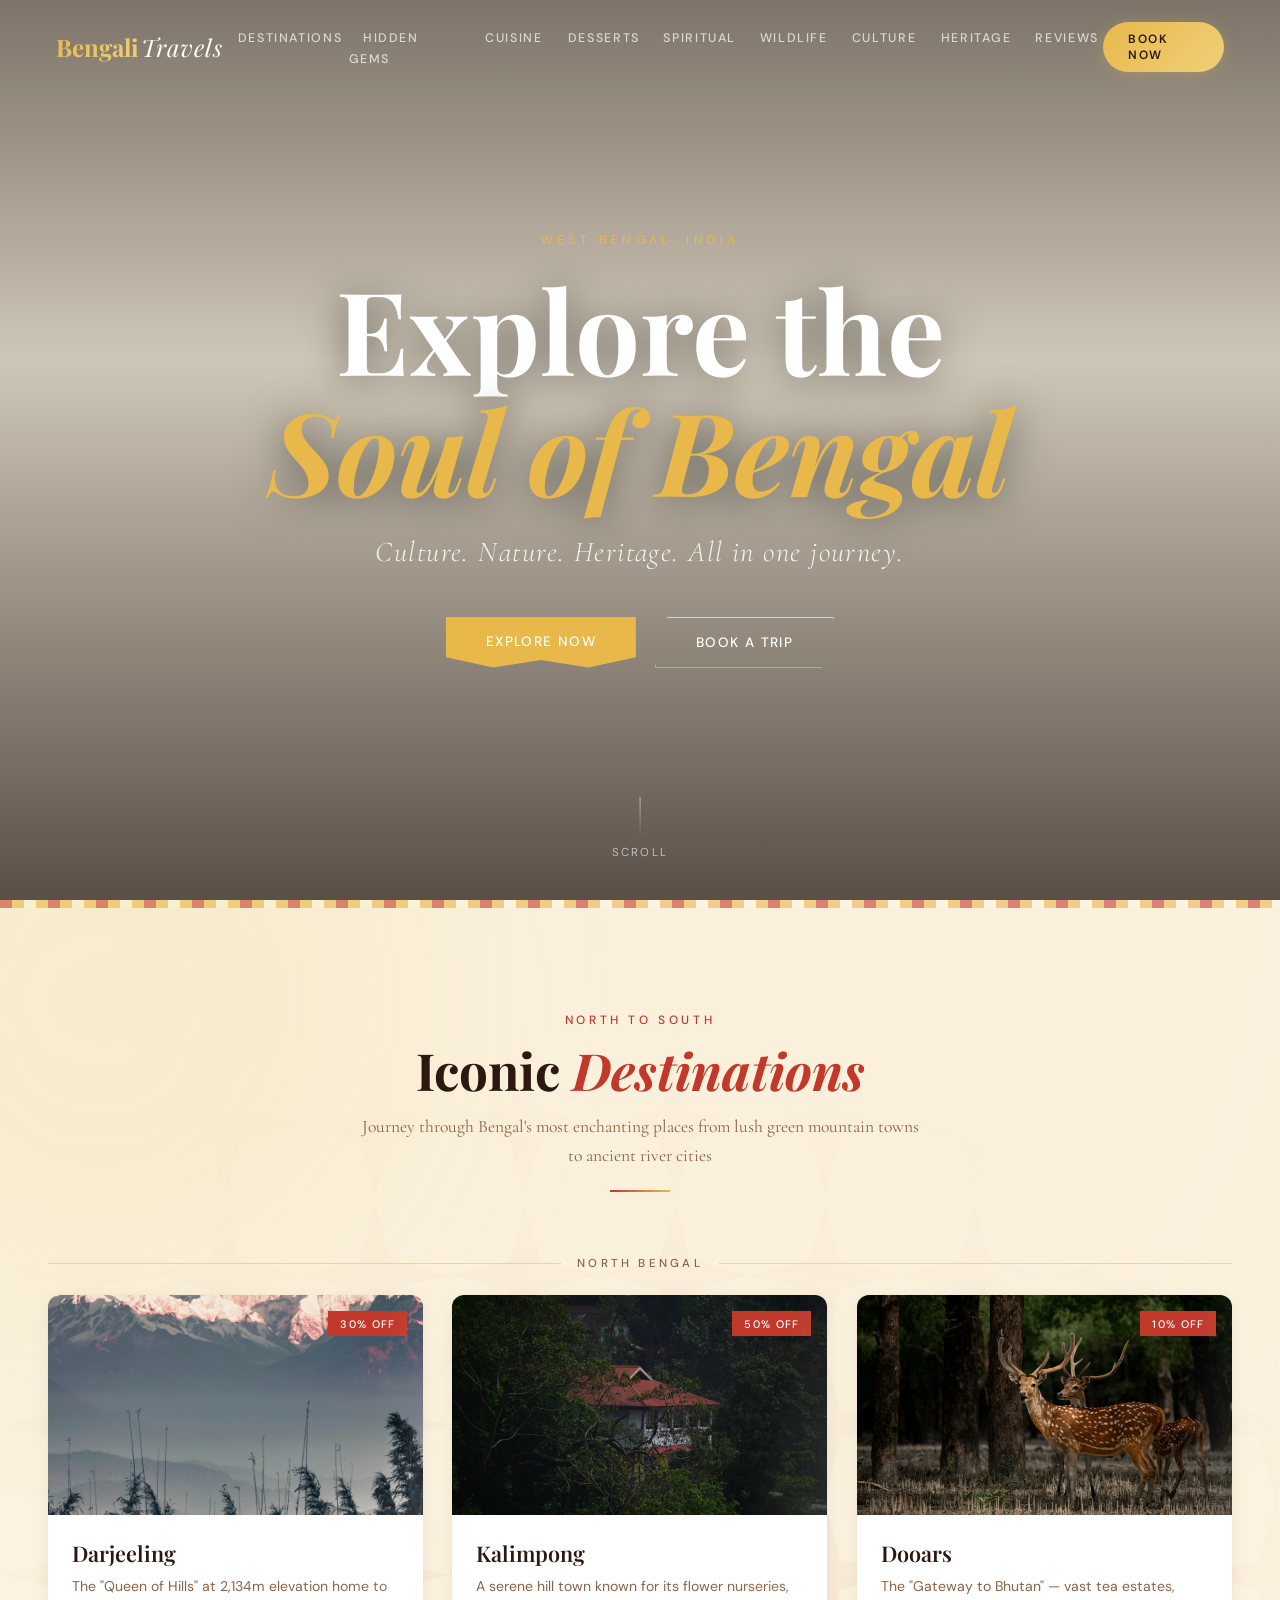
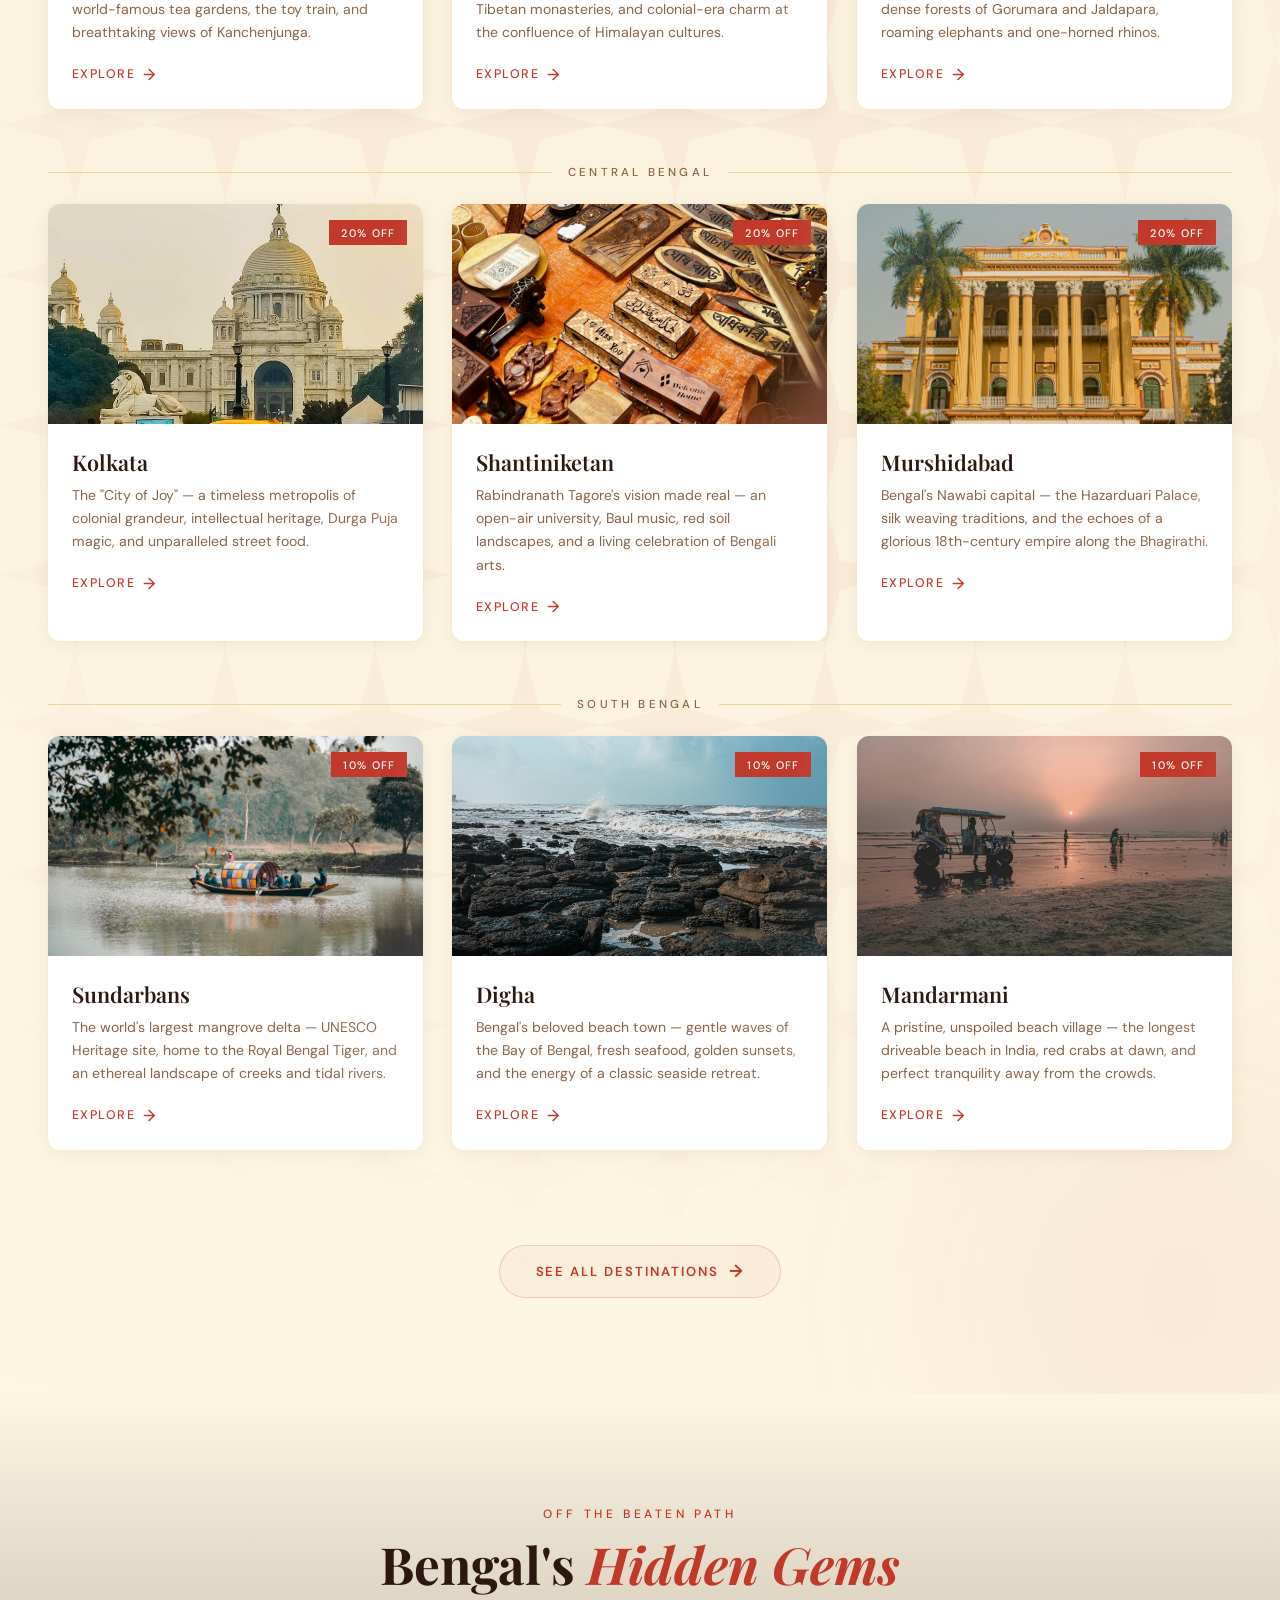
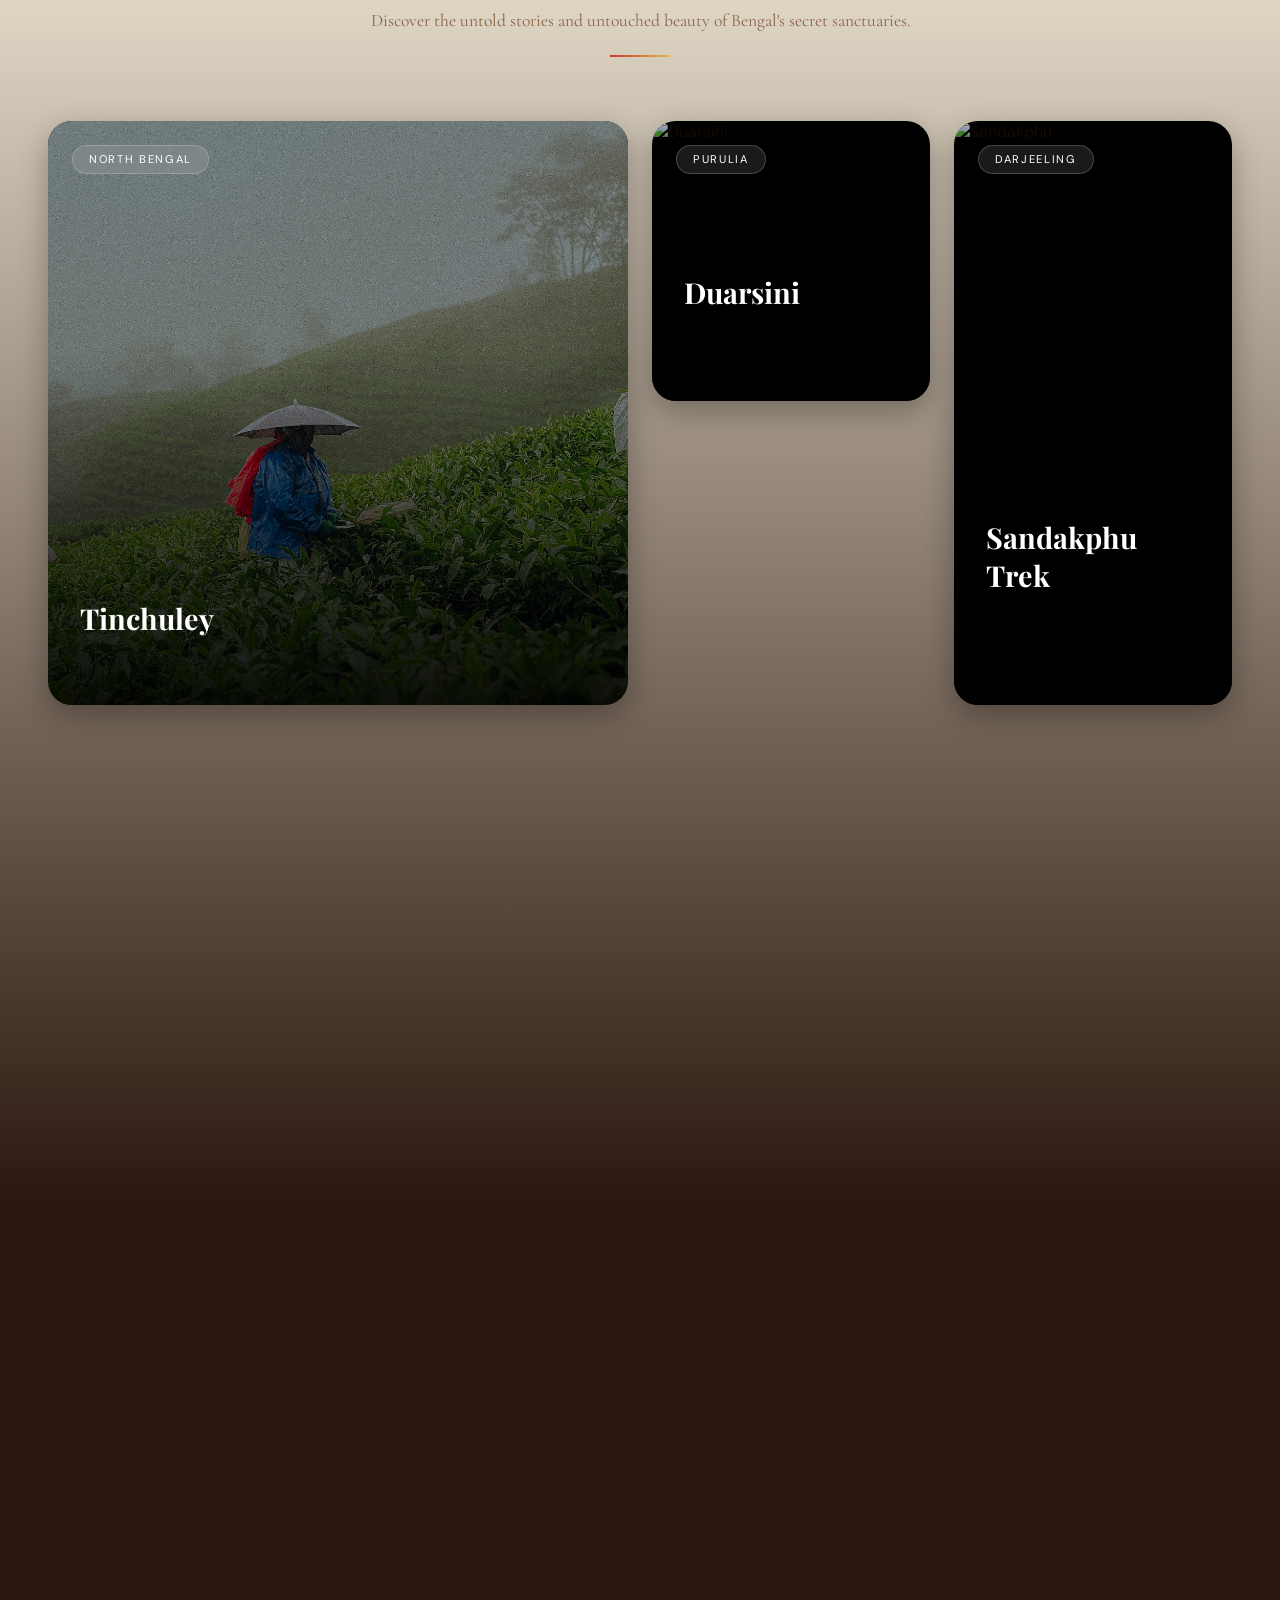
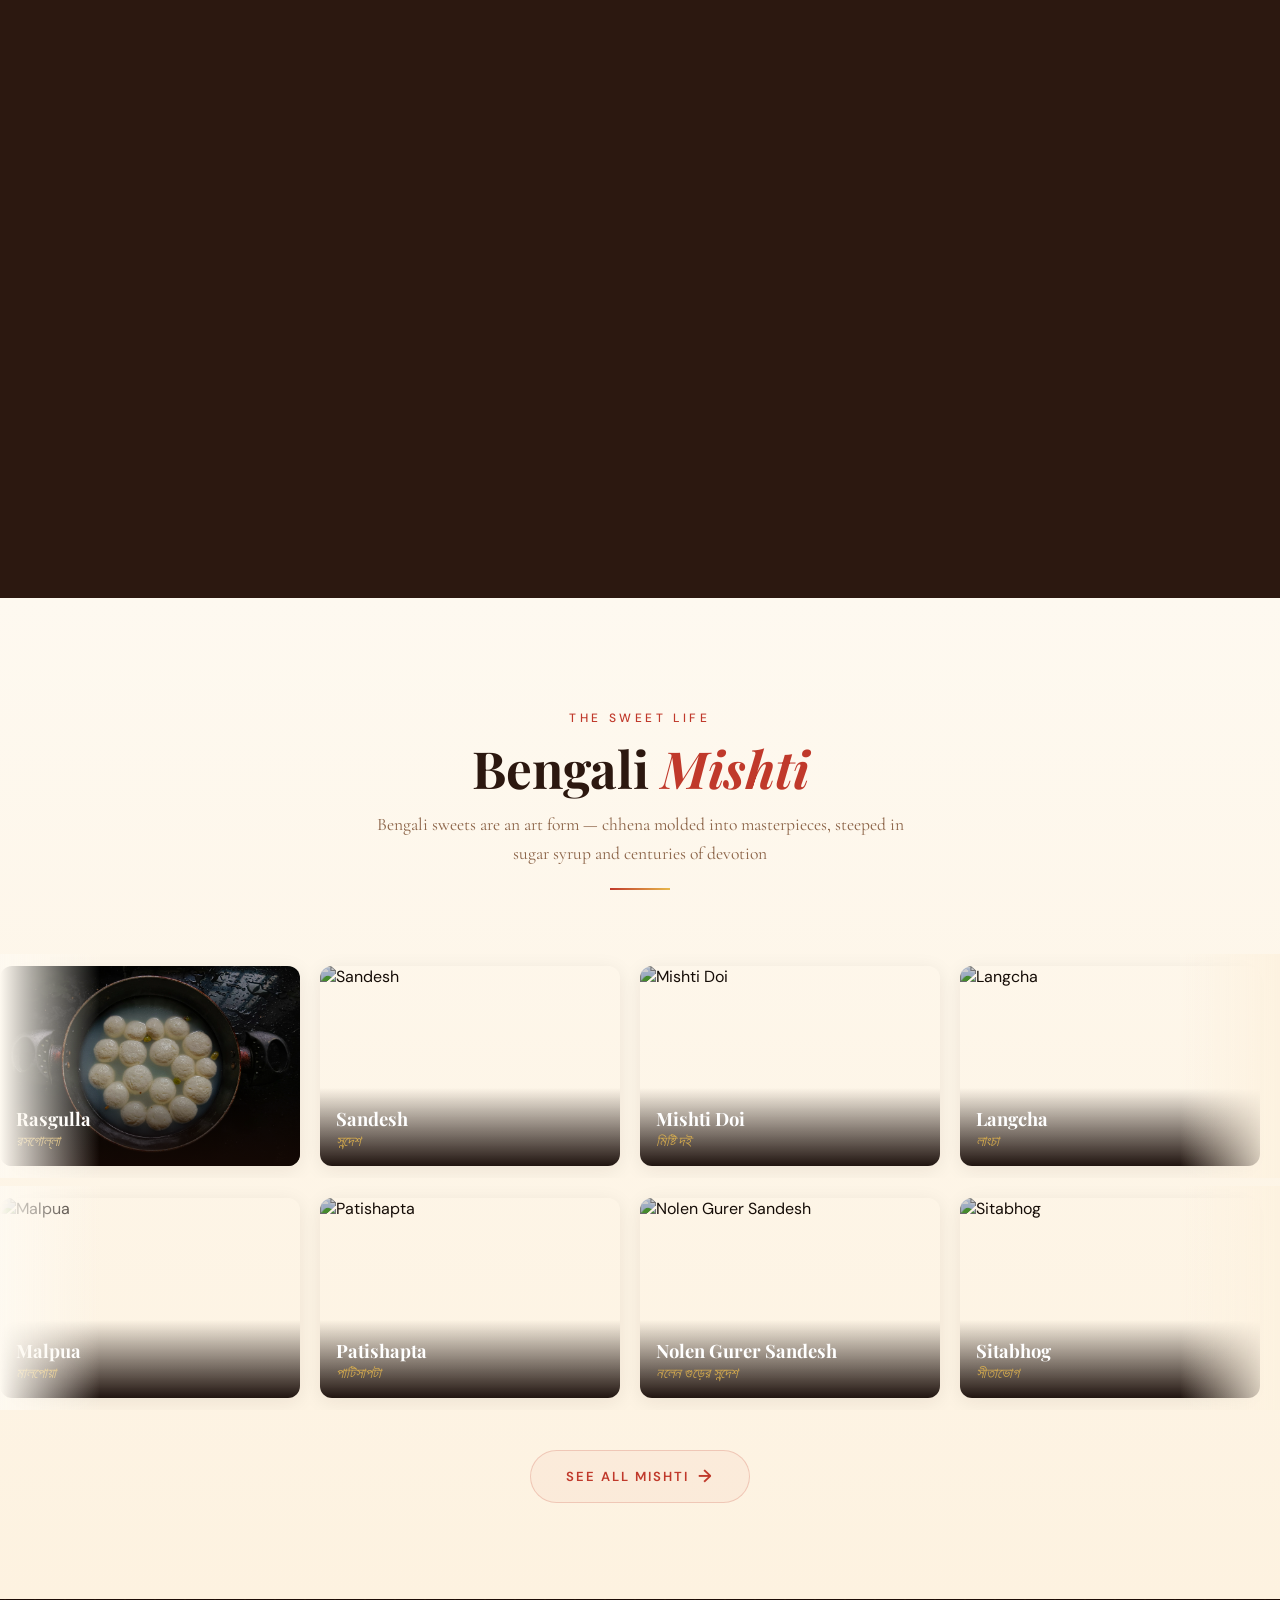
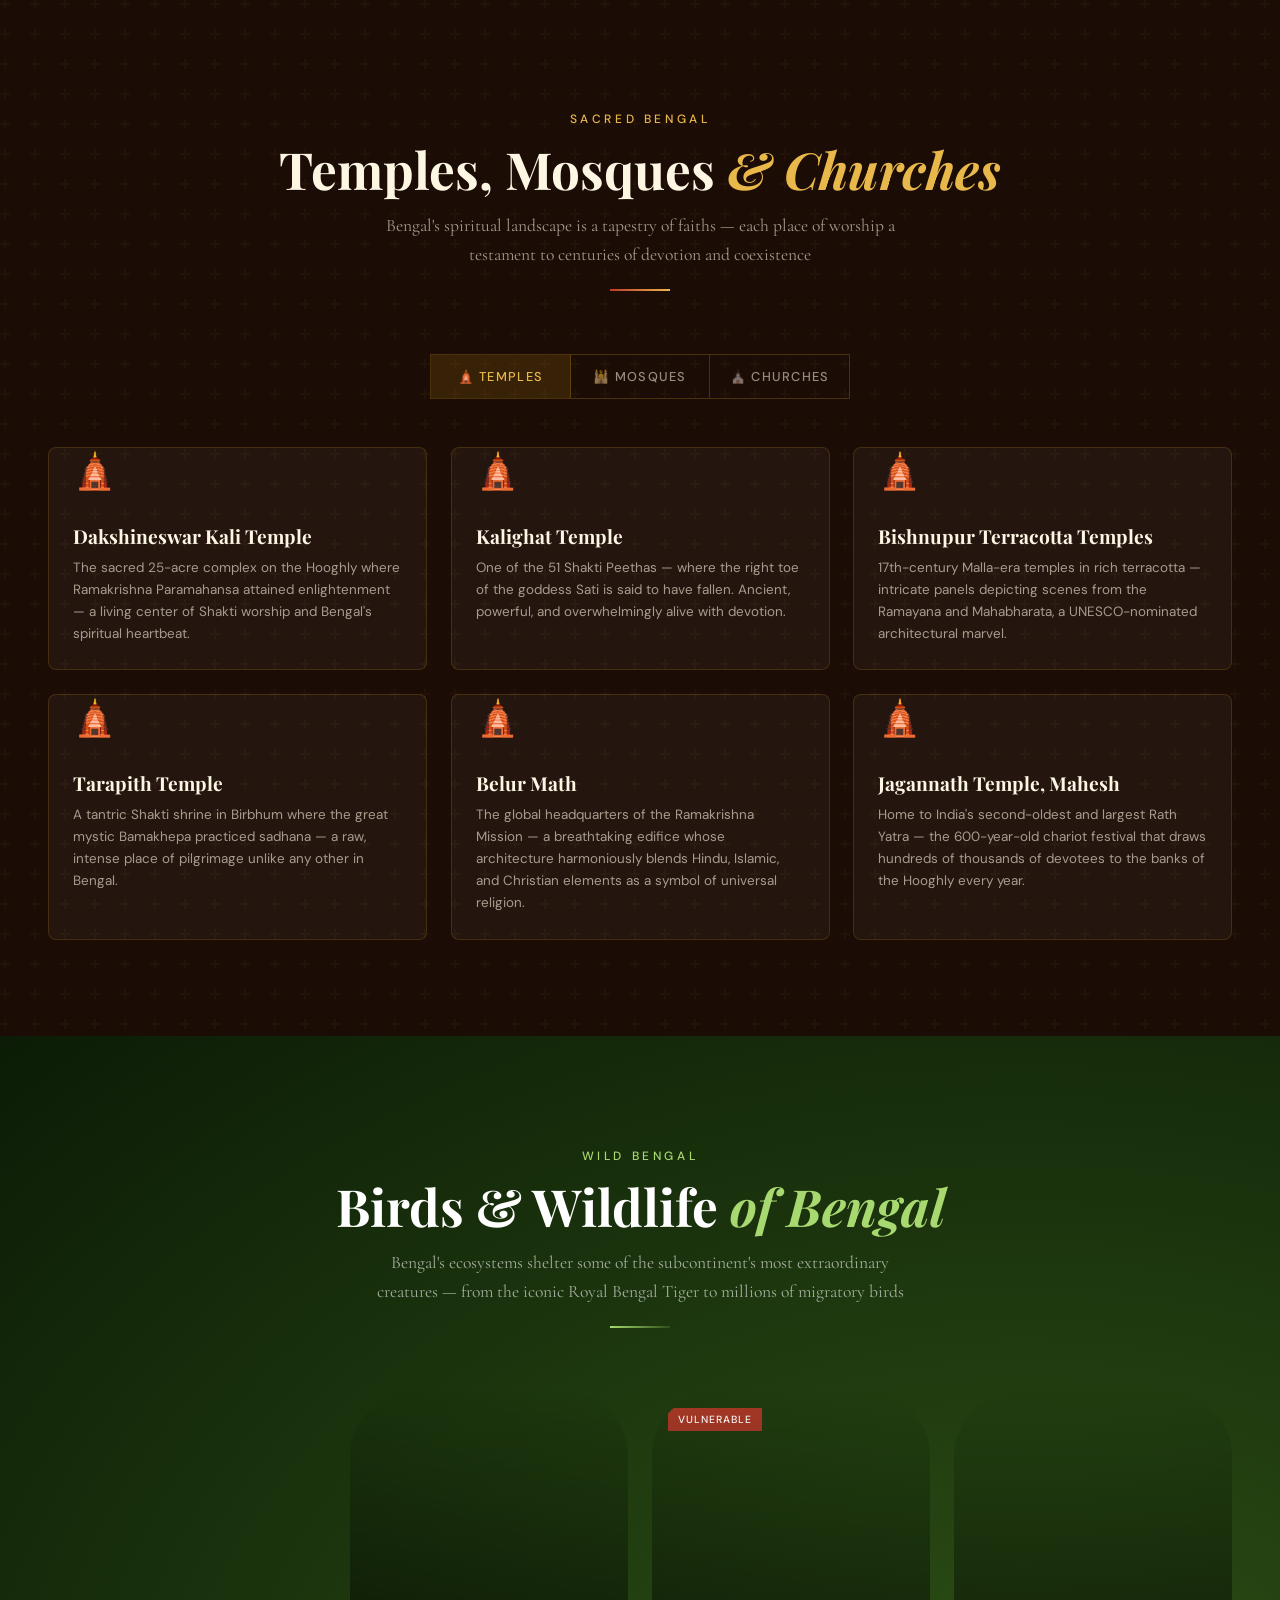
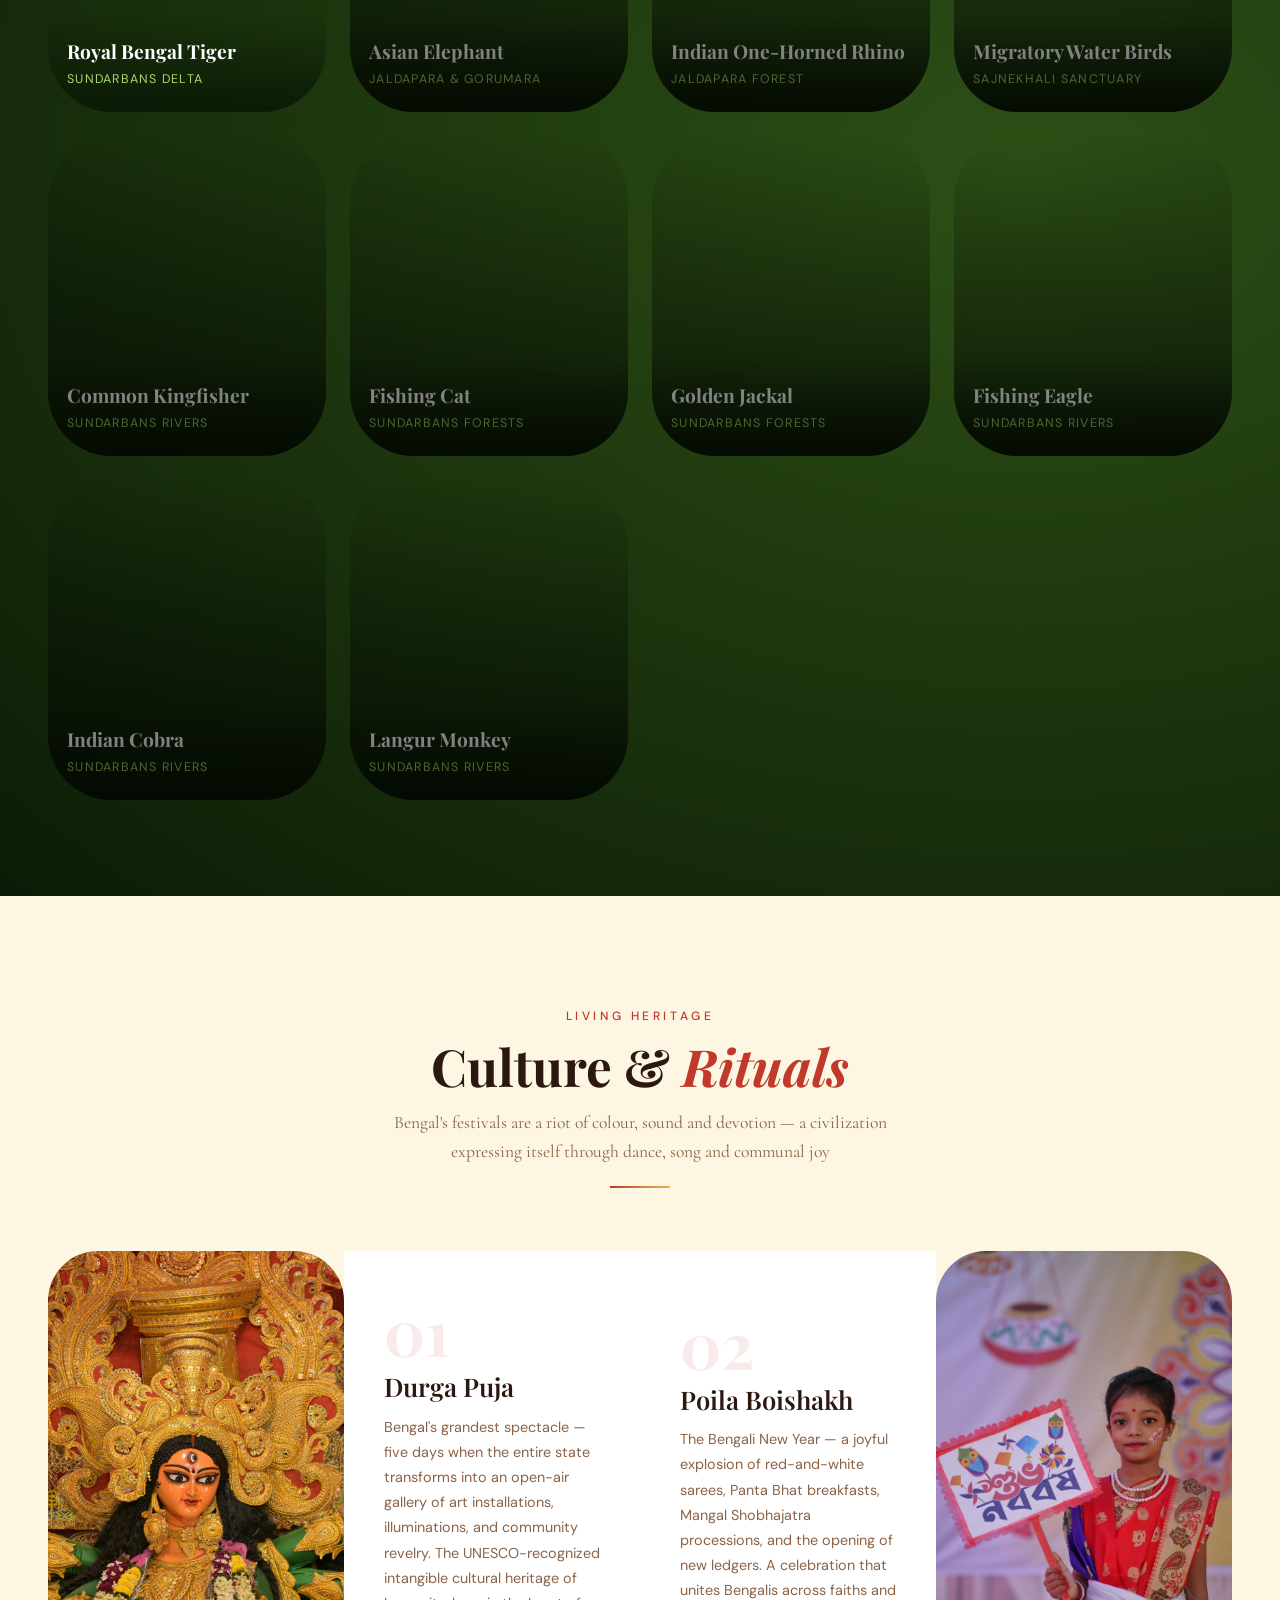
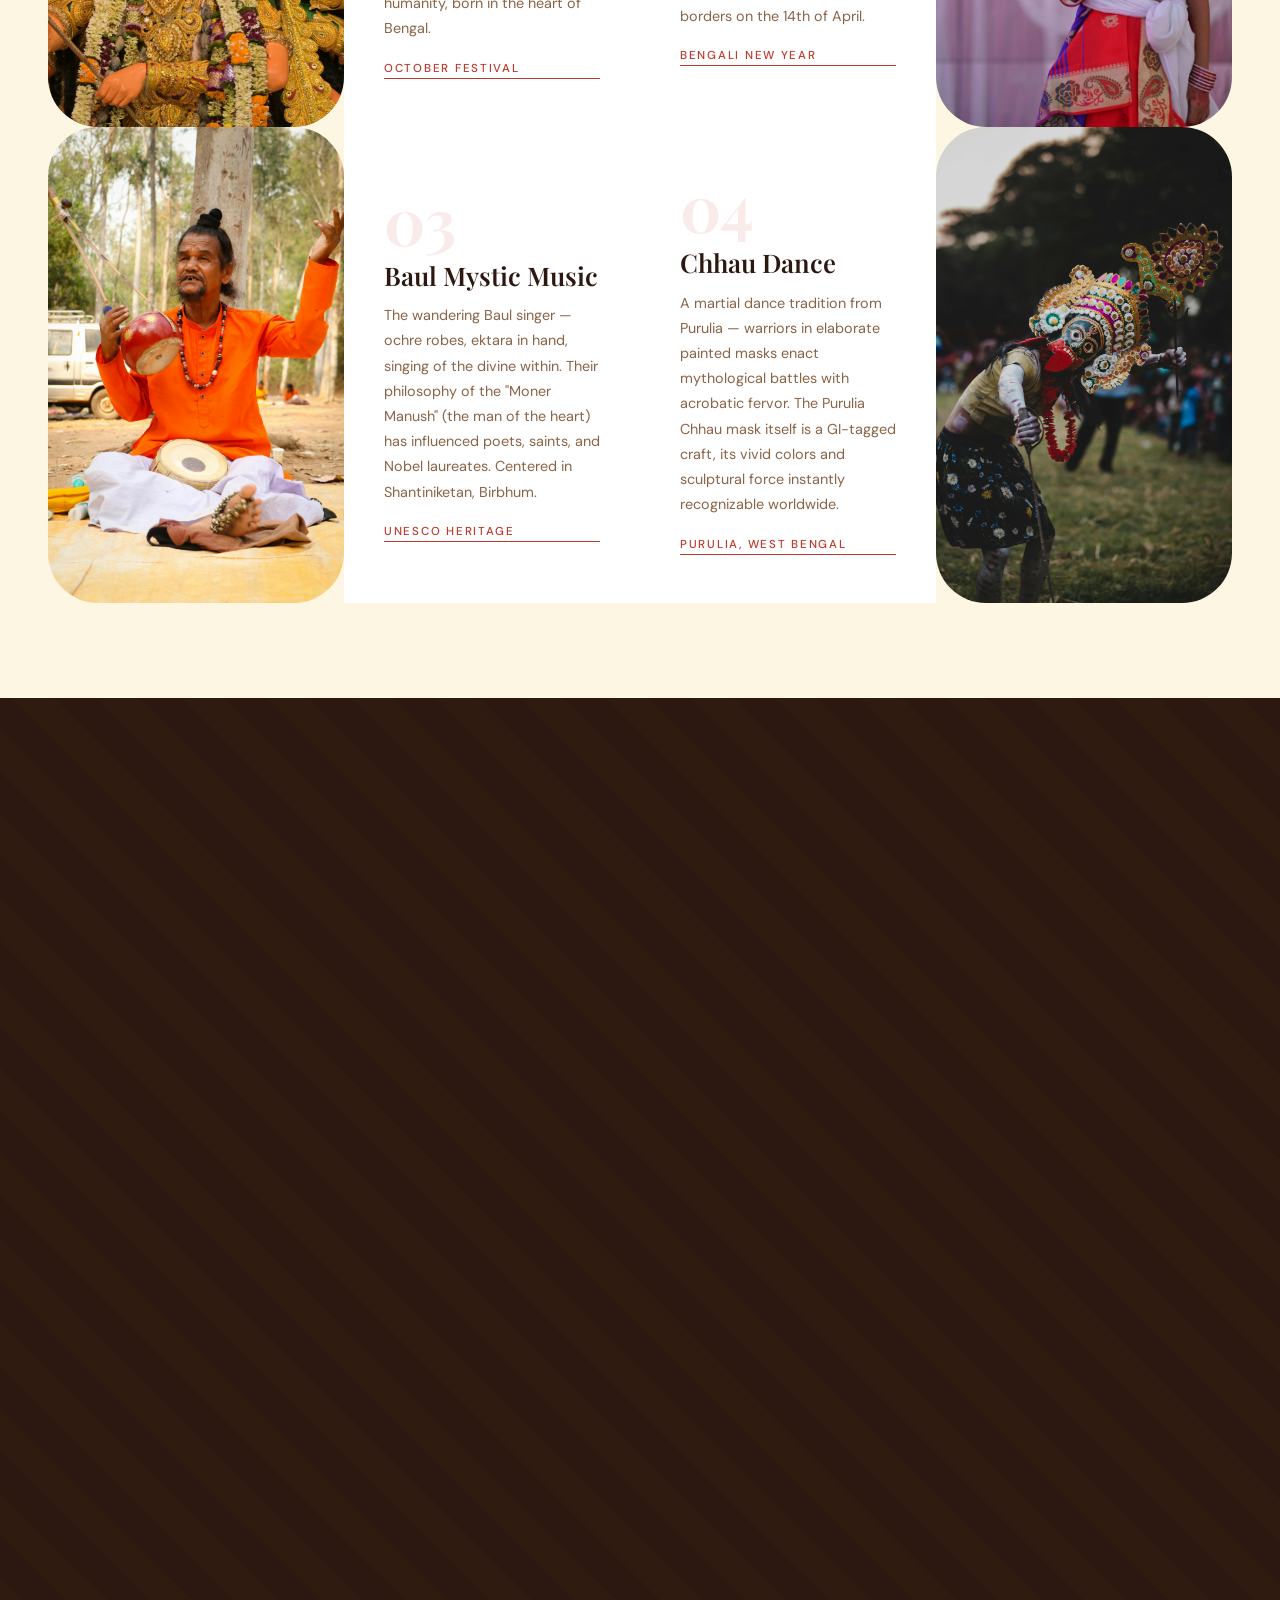
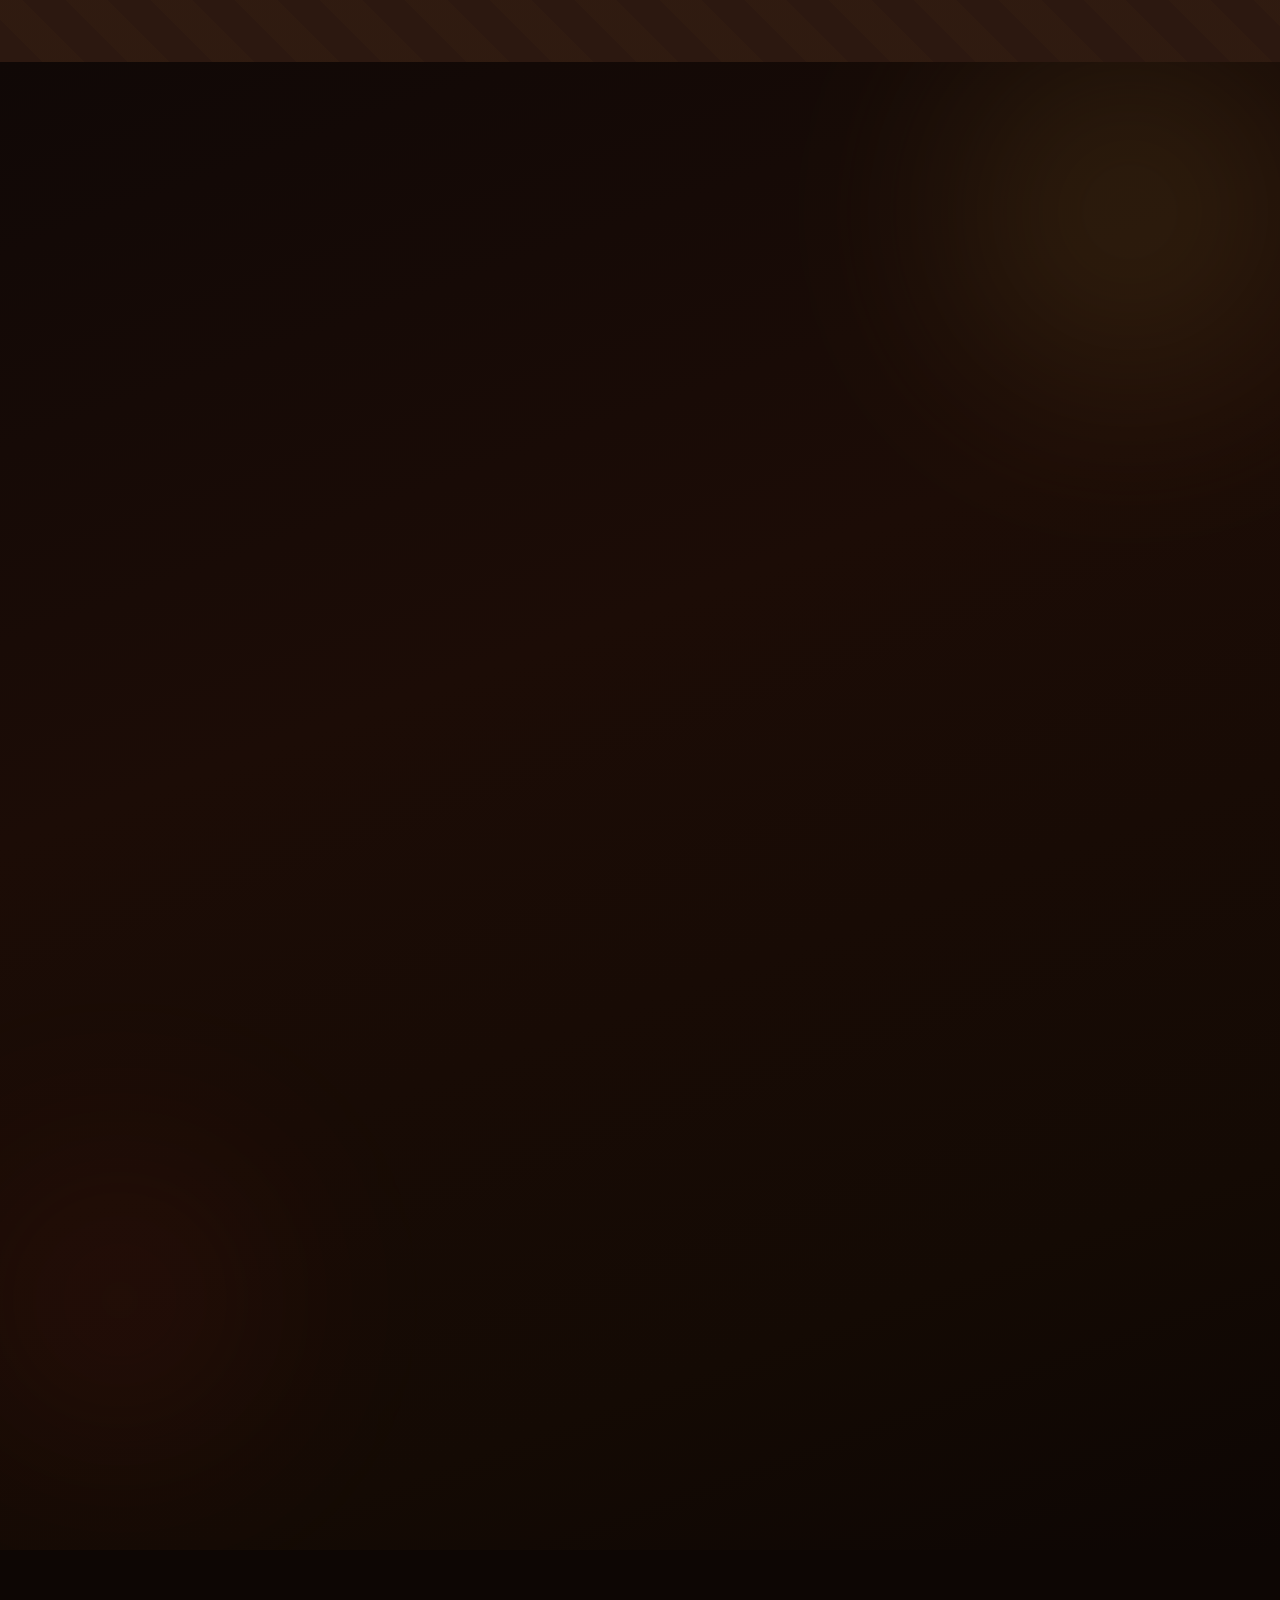
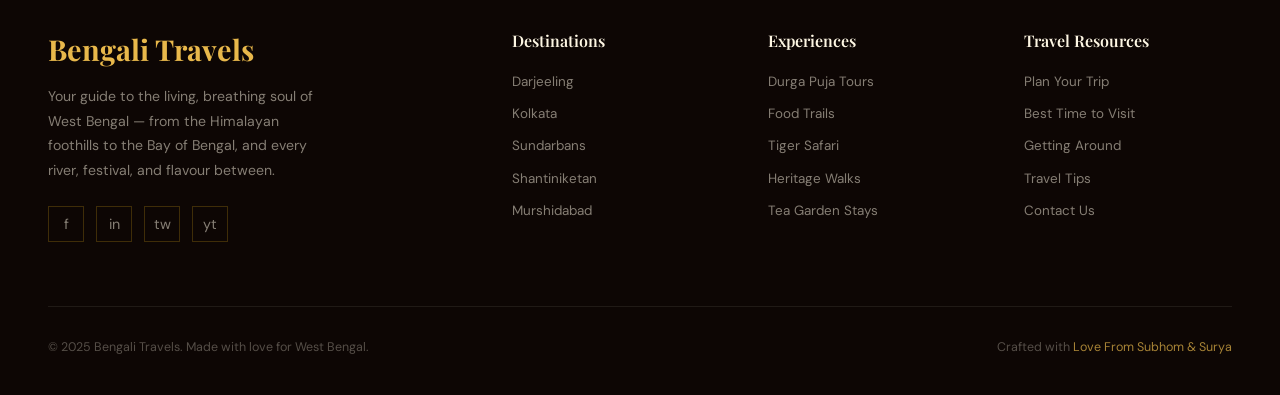
==== commit 1059f374: "updated code" ====
--- a/index.html
+++ b/index.html
@@ -437,35 +437,35 @@
           </div>
         </div>
         <div class="cuisine-card cuisine-card--light">
-          <img src="https://images.unsplash.com/photo-1601303516534-bf71ac2a5ab8?w=600" alt="Sandesh">
+          <img src="https://s3-ap-south-1.amazonaws.com/betterbutterbucket-silver/chitrangada-kundu147313705757ce49a1c0056.jpeg" alt="Sandesh">
           <div class="cuisine-overlay">
             <h3>Sandesh</h3>
             <div class="bng-script">সন্দেশ</div>
           </div>
         </div>
         <div class="cuisine-card cuisine-card--light">
-          <img src="https://images.unsplash.com/photo-1602253057119-44d745d9b860?w=600" alt="Mishti Doi">
+          <img src="https://images.pexels.com/photos/34870890/pexels-photo-34870890.jpeg" alt="Mishti Doi">
           <div class="cuisine-overlay">
             <h3>Mishti Doi</h3>
             <div class="bng-script">মিষ্টি দই</div>
           </div>
         </div>
         <div class="cuisine-card cuisine-card--light">
-          <img src="https://images.unsplash.com/photo-1558961363-fa8fdf82db35?w=600" alt="Langcha">
+          <img src="https://images.pexels.com/photos/7406887/pexels-photo-7406887.jpeg" alt="Langcha">
           <div class="cuisine-overlay">
             <h3>Langcha</h3>
             <div class="bng-script">লাংচা</div>
           </div>
         </div>
         <div class="cuisine-card cuisine-card--light">
-          <img src="https://images.unsplash.com/photo-1624398934850-7e7fb7c24e83?w=600" alt="Chomchom">
+          <img src="https://rumkisgoldenspoon.com/wp-content/uploads/2021/02/Malai-cham-cham-recipe.jpg" alt="Chomchom">
           <div class="cuisine-overlay">
             <h3>Chomchom</h3>
             <div class="bng-script">চমচম</div>
           </div>
         </div>
         <div class="cuisine-card cuisine-card--light">
-          <img src="https://images.unsplash.com/photo-1571167530149-c1105da4a11e?w=600" alt="Pantua">
+          <img src="https://images.pexels.com/photos/30577321/pexels-photo-30577321.jpeg" alt="Pantua">
           <div class="cuisine-overlay">
             <h3>Pantua</h3>
             <div class="bng-script">পান্তুয়া</div>
@@ -478,42 +478,42 @@
     <div class="marquee-row marquee-row--light reveal" data-direction="right">
       <div class="marquee-track">
         <div class="cuisine-card cuisine-card--light">
-          <img src="https://images.unsplash.com/photo-1567337710282-00832b415979?w=600" alt="Malpua">
+          <img src="https://images.pexels.com/photos/908180/pexels-photo-908180.jpeg" alt="Malpua">
           <div class="cuisine-overlay">
             <h3>Malpua</h3>
             <div class="bng-script">মালপোয়া</div>
           </div>
         </div>
         <div class="cuisine-card cuisine-card--light">
-          <img src="https://images.unsplash.com/photo-1551024506-0bccd828d307?w=600" alt="Patishapta">
+          <img src="https://images.pexels.com/photos/35916635/pexels-photo-35916635.jpeg" alt="Patishapta">
           <div class="cuisine-overlay">
             <h3>Patishapta</h3>
             <div class="bng-script">পাটিসাপটা</div>
           </div>
         </div>
         <div class="cuisine-card cuisine-card--light">
-          <img src="https://images.unsplash.com/photo-1563805042-7684c019e1cb?w=600" alt="Nolen Gurer Sandesh">
+          <img src="https://sugarspicetreats.wordpress.com/wp-content/uploads/2017/05/wp-image-1767022983jpg.jpg" alt="Nolen Gurer Sandesh">
           <div class="cuisine-overlay">
             <h3>Nolen Gurer Sandesh</h3>
             <div class="bng-script">নলেন গুড়ের সন্দেশ</div>
           </div>
         </div>
         <div class="cuisine-card cuisine-card--light">
-          <img src="https://images.unsplash.com/photo-1590080875515-8a3a8dc5735e?w=600" alt="Sitabhog">
+          <img src="https://ganguram.com/cdn/shop/files/sitabhog.jpg?v=1738501625" alt="Sitabhog">
           <div class="cuisine-overlay">
             <h3>Sitabhog</h3>
             <div class="bng-script">সীতাভোগ</div>
           </div>
         </div>
         <div class="cuisine-card cuisine-card--light">
-          <img src="https://images.unsplash.com/photo-1587314168485-3236d6710814?w=600" alt="Mihidana">
+          <img src="https://images.pexels.com/photos/22890017/pexels-photo-22890017.jpeg" alt="Mihidana">
           <div class="cuisine-overlay">
             <h3>Mihidana</h3>
             <div class="bng-script">মিহিদানা</div>
           </div>
         </div>
         <div class="cuisine-card cuisine-card--light">
-          <img src="https://images.unsplash.com/photo-1571115177098-24ec42ed204d?w=600" alt="Kheer Kadam">
+          <img src="https://ganguram.com/cdn/shop/files/khir-kadam_7c008883-95de-4a09-9967-a32c249769e3.jpg?v=1757514350" alt="Kheer Kadam">
           <div class="cuisine-overlay">
             <h3>Kheer Kadam</h3>
             <div class="bng-script">ক্ষীরকদম</div>
@@ -716,6 +716,73 @@
           <span>Sundarbans Rivers</span>
         </div>
       </div>
+
+
+      <div class="wildlife-card reveal reveal-delay-5">
+        <div class="wildlife-media">
+          <video autoplay muted loop playsinline>
+            <source src="assets/cat.mp4" type="video/mp4">
+          </video>
+          <div class="media-overlay"></div>
+        </div>
+        <div class="wildlife-info">
+          <h3>Fishing Cat</h3>
+          <span>Sundarbans Forests</span>
+        </div>
+      </div>
+
+      <div class="wildlife-card reveal reveal-delay-5">
+        <div class="wildlife-media">
+          <video autoplay muted loop playsinline>
+            <source src="assets/jackal.mp4" type="video/mp4">
+          </video>
+          <div class="media-overlay"></div>
+        </div>
+        <div class="wildlife-info">
+          <h3>Golden Jackal</h3>
+          <span>Sundarbans Forests</span>
+        </div>
+      </div>
+
+      <div class="wildlife-card reveal reveal-delay-5">
+        <div class="wildlife-media">
+          <video autoplay muted loop playsinline>
+            <source src="assets/eagle.mp4" type="video/mp4">
+          </video>
+          <div class="media-overlay"></div>
+        </div>
+        <div class="wildlife-info">
+          <h3>Fishing Eagle</h3>
+          <span>Sundarbans Rivers</span>
+        </div>
+      </div>
+
+      <div class="wildlife-card reveal reveal-delay-5">
+        <div class="wildlife-media">
+          <video autoplay muted loop playsinline>
+            <source src="assets/kobra.mp4" type="video/mp4">
+          </video>
+          <div class="media-overlay"></div>
+        </div>
+        <div class="wildlife-info">
+          <h3>Indian Cobra</h3>
+          <span>Sundarbans Rivers</span>
+        </div>
+      </div>
+
+      <div class="wildlife-card reveal reveal-delay-5">
+        <div class="wildlife-media">
+          <video autoplay muted loop playsinline>
+            <source src="assets/monkey.mp4" type="video/mp4">
+          </video>
+          <div class="media-overlay"></div>
+        </div>
+        <div class="wildlife-info">
+          <h3>Langur Monkey</h3>
+          <span>Sundarbans Rivers</span>
+        </div>
+      </div>
+
     </div>
   </section>
 
@@ -797,56 +864,56 @@
 
     <div class="gi-grid">
       <div class="gi-card reveal reveal-delay-1">
-        <span class="gi-icon">🍵</span>
+        <span class="gi-icon"></span>
         <h3>Darjeeling Tea</h3>
         <p>The "Champagne of Teas" — first flush, second flush, and autumnal harvests from Himalayan slopes above
           2,000m. India's first GI tag.</p>
         <span class="gi-year">GI Tag: 2004</span>
       </div>
       <div class="gi-card reveal reveal-delay-2">
-        <span class="gi-icon">🥻</span>
+        <span class="gi-icon"></span>
         <h3>Baluchari Saree</h3>
         <p>Silk sarees from Bishnupur woven with intricate narrative panels depicting Ramayana and Mahabharata scenes —
           a masterpiece of the Malla weavers.</p>
         <span class="gi-year">GI Tag: 2011</span>
       </div>
       <div class="gi-card reveal reveal-delay-3">
-        <span class="gi-icon">🍬</span>
+        <span class="gi-icon"></span>
         <h3>Rasgulla</h3>
         <p>The iconic spongy chhena sweet — first created by Nobin Chandra Das in Kolkata in 1868. A GI-tagged pride
           reclaimed by West Bengal after a historic dispute.</p>
         <span class="gi-year">GI Tag: 2017</span>
       </div>
       <div class="gi-card reveal reveal-delay-4">
-        <span class="gi-icon">🎭</span>
+        <span class="gi-icon"></span>
         <h3>Purulia Chhau Mask</h3>
         <p>Hand-crafted papier-mâché masks of deities and demons worn during the Chhau dance — made exclusively in
           Charida village, Purulia, with centuries of tradition.</p>
         <span class="gi-year">GI Tag: 2013</span>
       </div>
       <div class="gi-card reveal reveal-delay-5">
-        <span class="gi-icon">🎨</span>
+        <span class="gi-icon"></span>
         <h3>Bishnupur Terracotta</h3>
         <p>Sculpted terracotta work from Bishnupur — from the iconic temple panels to decorative platters — each piece
           fired in the ancient tradition of the Malla artisans.</p>
         <span class="gi-year">GI Tag: 2012</span>
       </div>
       <div class="gi-card reveal">
-        <span class="gi-icon">🪔</span>
+        <span class="gi-icon"></span>
         <h3>Dhaniakhali Saree</h3>
         <p>Crisp, lightweight cotton sarees from Dhaniakhali in Hooghly — beloved for their distinctive solid border and
           fine thread count, perfect for Bengal's warm climate.</p>
         <span class="gi-year">GI Tag: 2020</span>
       </div>
       <div class="gi-card reveal reveal-delay-1">
-        <span class="gi-icon">🐟</span>
+        <span class="gi-icon"></span>
         <h3>Hilsa of Jalanga</h3>
         <p>The prized Hilsa fish (Ilish) from the Jalanga stretch of the Padma — larger, fattier, and more flavorful
           than any other. The definitive Bengali identity fish.</p>
         <span class="gi-year">GI Tag: 2017</span>
       </div>
       <div class="gi-card reveal reveal-delay-2">
-        <span class="gi-icon">🌸</span>
+        <span class="gi-icon"></span>
         <h3>Murshidabad Silk</h3>
         <p>Shimmering pure silk woven in Murshidabad — renowned since the Nawabi era for its softness, natural lustre,
           and the distinctive Jamdani weaving technique.</p>
@@ -855,9 +922,9 @@
     </div>
   </section>
 
-  <!-- CUSTOMER REVIEWS -->
+  
   <section id="reviews">
-    <!-- Floating ambient orbs -->
+    
     <div class="reviews-orb reviews-orb-1"></div>
     <div class="reviews-orb reviews-orb-2"></div>
 
@@ -869,9 +936,9 @@
       <div class="divider" style="background:linear-gradient(to right,var(--warm-gold),var(--crimson));"></div>
     </div>
 
-    <!-- ── SLIDESHOW ── -->
+   
     <div class="reviews-slider-wrap reveal">
-      <!-- Prev / Next arrows -->
+     
       <button class="reviews-arrow reviews-arrow--prev" id="reviewPrev" aria-label="Previous review">
         <svg viewBox="0 0 24 24" fill="none" stroke="currentColor" stroke-width="2">
           <polyline points="15 18 9 12 15 6" />
@@ -886,115 +953,115 @@
       <div class="reviews-track-outer" id="reviewsTrackOuter">
         <div class="reviews-track" id="reviewsTrack">
 
-          <!-- Card 1 -->
+         
           <div class="review-card">
             <div class="review-quote-icon">"</div>
             <div class="review-stars">★★★★★</div>
             <p class="review-text">Darjeeling at sunrise took my breath away. The tea garden walks, the toy train, the
-              misty peaks — Bengali Travels made every moment feel curated for the soul. An experience I will cherish
+              misty peaks Bengali Travels made every moment feel curated for the soul. An experience I will cherish
               for a lifetime.</p>
             <div class="review-author">
               <div class="review-avatar" style="background:linear-gradient(135deg,#E8B84B,#C0392B);">A</div>
               <div class="review-author-info">
                 <span class="review-name">Ananya Chatterjee</span>
-                <span class="review-location">📍 Kolkata → Darjeeling</span>
+                <span class="review-location">Kolkata → Darjeeling</span>
               </div>
               <span class="review-date">March 2025</span>
             </div>
           </div>
 
-          <!-- Card 2 -->
+          
           <div class="review-card">
             <div class="review-quote-icon">"</div>
             <div class="review-stars">★★★★★</div>
-            <p class="review-text">The Sundarbans boat safari was magical — we spotted a Royal Bengal Tiger on the bank
+            <p class="review-text">The Sundarbans boat safari was magical we spotted a Royal Bengal Tiger on the bank
               at golden hour. Our guide's knowledge of the mangroves was exceptional. Truly a UNESCO treasure brought to
               life.</p>
             <div class="review-author">
               <div class="review-avatar" style="background:linear-gradient(135deg,#2D5016,#A8D870);">R</div>
               <div class="review-author-info">
                 <span class="review-name">Rahul Mehta</span>
-                <span class="review-location">📍 Mumbai → Sundarbans</span>
+                <span class="review-location">Mumbai → Sundarbans</span>
               </div>
               <span class="review-date">January 2025</span>
             </div>
           </div>
 
-          <!-- Card 3 -->
+         
           <div class="review-card">
             <div class="review-quote-icon">"</div>
             <div class="review-stars">★★★★★</div>
             <p class="review-text">Durga Puja in Kolkata was overwhelming in the most beautiful way. Pandal-hopping at
-              midnight, the dhak drums, the aroma of incense — Bengali Travels' guided tour gave us access to the hidden
+              midnight, the dhak drums, the aroma of incense Bengali Travels' guided tour gave us access to the hidden
               artistic gems.</p>
             <div class="review-author">
               <div class="review-avatar" style="background:linear-gradient(135deg,#1A4A6B,#4ECDC4);">P</div>
               <div class="review-author-info">
                 <span class="review-name">Priya Nair</span>
-                <span class="review-location">📍 Bangalore → Kolkata</span>
+                <span class="review-location"> Bangalore → Kolkata</span>
               </div>
               <span class="review-date">October 2024</span>
             </div>
           </div>
 
-          <!-- Card 4 -->
+        
           <div class="review-card">
             <div class="review-quote-icon">"</div>
             <div class="review-stars">★★★★★</div>
             <p class="review-text">Shantiniketan on Poila Boishakh was a revelation. The Baul music, the red soil, the
-              open-air classrooms — it felt like stepping into Tagore's poetry. Perfectly organised, deeply moving.</p>
+              open-air classrooms  it felt like stepping into Tagore's poetry. Perfectly organised, deeply moving.</p>
             <div class="review-author">
               <div class="review-avatar" style="background:linear-gradient(135deg,#7B3A10,#E8B84B);">S</div>
               <div class="review-author-info">
                 <span class="review-name">Soumya Das</span>
-                <span class="review-location">📍 Delhi → Shantiniketan</span>
+                <span class="review-location"> Delhi → Shantiniketan</span>
               </div>
               <span class="review-date">April 2025</span>
             </div>
           </div>
 
-          <!-- Card 5 -->
+          
           <div class="review-card">
             <div class="review-quote-icon">"</div>
             <div class="review-stars">★★★★☆</div>
             <p class="review-text">The Dooars wildlife circuit was spectacular. Jaldapara's rhinos and Gorumara's
-              elephants in a single trip — paired with tea-estate homestays and authentic Bengali meals. Absolutely
+              elephants in a single trip paired with tea-estate homestays and authentic Bengali meals. Absolutely
               recommended!</p>
             <div class="review-author">
               <div class="review-avatar" style="background:linear-gradient(135deg,#C0392B,#E8B84B);">N</div>
               <div class="review-author-info">
                 <span class="review-name">Nisha Verma</span>
-                <span class="review-location">📍 Hyderabad → Dooars</span>
+                <span class="review-location"> Hyderabad → Dooars</span>
               </div>
               <span class="review-date">February 2025</span>
             </div>
           </div>
 
-          <!-- Card 6 -->
+          
           <div class="review-card">
             <div class="review-quote-icon">"</div>
             <div class="review-stars">★★★★★</div>
             <p class="review-text">Murshidabad's Hazarduari Palace and the silk-weaving villages were like a time
-              machine to the Nawabi era. Our guide's storytelling was riveting — history came alive with every corridor
+              machine to the Nawabi era. Our guide's storytelling was riveting  history came alive with every corridor
               and courtyard.</p>
             <div class="review-author">
               <div class="review-avatar" style="background:linear-gradient(135deg,#4A2C1A,#D4A017);">A</div>
               <div class="review-author-info">
                 <span class="review-name">Arjun Bose</span>
-                <span class="review-location">📍 Pune → Murshidabad</span>
+                <span class="review-location"> Pune → Murshidabad</span>
               </div>
               <span class="review-date">December 2024</span>
             </div>
           </div>
 
-        </div><!-- /.reviews-track -->
-      </div><!-- /.reviews-track-outer -->
-
-      <!-- Dot indicators -->
+        </div>
+      </div>
+
+    
       <div class="reviews-dots" id="reviewsDots"></div>
-    </div><!-- /.reviews-slider-wrap -->
-
-    <!-- ── WRITE A REVIEW FORM ── -->
+    </div>
+
+  
     <div class="review-form-wrap reveal reveal-delay-2" id="reviewFormWrap">
       <div class="review-form-inner">
         <div class="review-form-header">
@@ -1037,15 +1104,15 @@
             <span class="btn-icon">→</span>
           </button>
           <div class="review-form-success" id="reviewFormSuccess">
-            <span>🙏</span> Thank you! Your review has been added to our gallery.
+            <span></span> Thank you! Your review has been added to our gallery.
           </div>
         </form>
       </div>
-    </div><!-- /.review-form-wrap -->
+    </div>
 
   </section>
 
-  <!-- FOOTER -->
+  
   <footer>
     <div class="footer-grid">
       <div class="footer-brand">
@@ -1092,7 +1159,7 @@
     </div>
     <div class="footer-bottom">
       <p>© 2025 Bengali Travels. Made with love for West Bengal.</p>
-      <p>Crafted with <a href="#">Love From Subhom</a></p>
+      <p>Crafted with <a href="#">Love From Subhom & Surya</a></p>
     </div>
   </footer>
 
--- a/style.css
+++ b/style.css
@@ -33,9 +33,7 @@
   overflow-x: hidden;
 }
 
-/* ═══════════════════════════════
-     NAVIGATION — Premium Glassmorphism
-  ═══════════════════════════════ */
+
 nav {
   position: fixed;
   top: 0;
@@ -50,7 +48,7 @@
   background: transparent;
 }
 
-/* Scrolled state — floating glass pill */
+
 nav.scrolled {
   top: 12px;
   left: 24px;
@@ -67,7 +65,6 @@
     0 -1px 0 rgba(0, 0, 0, 0.2) inset;
 }
 
-/* Subtle golden glow line at bottom when scrolled */
 nav.scrolled::after {
   content: '';
   position: absolute;
@@ -92,7 +89,7 @@
   }
 }
 
-/* ——— Logo ——— */
+
 .nav-logo {
   font-family: 'Playfair Display', serif;
   font-size: 1.5rem;
@@ -156,7 +153,7 @@
   }
 }
 
-/* ——— Nav Links ——— */
+
 .nav-links {
   display: flex;
   gap: 0.4rem;
@@ -182,7 +179,7 @@
   overflow: hidden;
 }
 
-/* Gradient underline animation */
+
 .nav-link::after {
   content: '';
   position: absolute;
@@ -214,7 +211,7 @@
   }
 }
 
-/* Hover & Active states */
+
 .nav-link:hover {
   color: #fff;
   background: rgba(255, 255, 255, 0.06);
@@ -225,7 +222,7 @@
   background: rgba(232, 184, 75, 0.08);
 }
 
-/* Glow dot on active link */
+
 .nav-link.active::before {
   content: '';
   position: absolute;
@@ -253,7 +250,7 @@
   }
 }
 
-/* ——— CTA Button ——— */
+
 .nav-cta {
   font-family: 'DM Sans', sans-serif;
   font-size: 0.75rem;
@@ -272,7 +269,7 @@
   z-index: 2;
 }
 
-/* Shimmer sweep on CTA */
+
 .nav-cta::before {
   content: '';
   position: absolute;
@@ -297,7 +294,7 @@
   background: linear-gradient(135deg, #F0D078, var(--warm-gold));
 }
 
-/* ——— Hamburger Menu ——— */
+
 .nav-hamburger {
   display: none;
   flex-direction: column;
@@ -327,7 +324,7 @@
   margin-left: auto;
 }
 
-/* Hamburger → X morphing */
+
 .nav-hamburger.open span:nth-child(1) {
   transform: translateY(7px) rotate(45deg);
 }
@@ -341,7 +338,7 @@
   transform: translateY(-7px) rotate(-45deg);
 }
 
-/* ——— Mobile Drawer ——— */
+
 @media (max-width: 900px) {
   .nav-cta {
     display: none;
@@ -388,7 +385,7 @@
     transform: translateX(0);
   }
 
-  /* Staggered entrance for mobile links */
+
   .nav-links.open li:nth-child(1) {
     transition-delay: 0.08s;
   }
@@ -426,7 +423,7 @@
     background: rgba(232, 184, 75, 0.06);
   }
 
-  /* Mobile scrolled state */
+
   nav.scrolled {
     top: 0;
     left: 0;
@@ -436,9 +433,7 @@
   }
 }
 
-/* ═══════════════════════════════
-     HERO
-  ═══════════════════════════════ */
+
 #hero {
   height: 100vh;
   position: relative;
@@ -651,9 +646,7 @@
   background: linear-gradient(to bottom, rgba(255, 255, 255, 0.6), transparent);
 }
 
-/* ═══════════════════════════════
-     SECTION SHARED
-  ═══════════════════════════════ */
+
 section {
   position: relative;
 }
@@ -704,7 +697,7 @@
   margin: 1.2rem auto 0;
 }
 
-/* Decorative alpana border top */
+
 .alpana-top::before {
   content: '';
   position: absolute;
@@ -720,9 +713,7 @@
   opacity: 0.6;
 }
 
-/* ═══════════════════════════════
-     DESTINATIONS
-  ═══════════════════════════════ */
+
 #destinations {
   padding: 7rem 3rem 6rem;
   background: radial-gradient(circle at 50% 0%, var(--ivory) 0%, var(--cream) 100%);
@@ -916,9 +907,7 @@
   font-size: 1rem;
 }
 
-/* ═══════════════════════════════
-     HIDDEN GEMS — Bento Grid
-  ═══════════════════════════════ */
+
 #hidden-gems {
   padding: 7rem 3rem 6rem;
   background: linear-gradient(to bottom, var(--cream) 0%, var(--dark-earth) 100%);
@@ -1060,9 +1049,7 @@
   }
 }
 
-/* ═══════════════════════════════
-     CUISINE — Infinite Marquee
-  ═══════════════════════════════ */
+
 #cuisine {
   padding: 7rem 0 6rem;
   background: var(--dark-earth);
@@ -1090,7 +1077,7 @@
   color: var(--warm-gold);
 }
 
-/* --- Marquee Row --- */
+
 .marquee-row {
   position: relative;
   overflow: hidden;
@@ -1101,7 +1088,7 @@
   margin-top: 0.5rem;
 }
 
-/* Edge fade masks */
+
 .marquee-row::before,
 .marquee-row::after {
   content: '';
@@ -1123,7 +1110,7 @@
   background: linear-gradient(to left, var(--dark-earth), transparent);
 }
 
-/* --- Marquee Track --- */
+
 .marquee-track {
   display: flex;
   gap: 1.25rem;
@@ -1131,17 +1118,17 @@
   will-change: transform;
 }
 
-/* Scroll left animation */
+
 .marquee-row[data-direction="left"] .marquee-track {
   animation: marqueeLeft 35s linear infinite;
 }
 
-/* Scroll right animation (slightly different speed) */
+
 .marquee-row[data-direction="right"] .marquee-track {
   animation: marqueeRight 40s linear infinite;
 }
 
-/* Pause on hover */
+
 .marquee-row:hover .marquee-track {
   animation-play-state: paused;
 }
@@ -1166,7 +1153,7 @@
   }
 }
 
-/* --- Cuisine Card (Marquee version) --- */
+
 .cuisine-card {
   position: relative;
   width: 300px;
@@ -1200,7 +1187,7 @@
   filter: brightness(0.5);
 }
 
-/* --- Overlay --- */
+
 .cuisine-overlay {
   position: absolute;
   bottom: 0;
@@ -1232,9 +1219,7 @@
   opacity: 0.85;
 }
 
-/* ═══════════════════════════════
-     DESSERTS — Marquee (Light Variant)
-  ═══════════════════════════════ */
+
 #desserts {
   padding: 7rem 0 6rem;
   background: linear-gradient(180deg, #FEF9F0 0%, #FDF2E0 100%);
@@ -1246,7 +1231,7 @@
   padding: 0 3rem;
 }
 
-/* Light edge fades for desserts marquee */
+
 .marquee-row--light::before {
   background: linear-gradient(to right, #FEF9F0, transparent) !important;
 }
@@ -1255,7 +1240,7 @@
   background: linear-gradient(to left, #FDF2E0, transparent) !important;
 }
 
-/* Light card variant — warm white shadow instead of dark */
+
 .cuisine-card--light {
   box-shadow: 0 4px 20px rgba(44, 24, 16, 0.08);
 }
@@ -1264,9 +1249,7 @@
   box-shadow: 0 12px 40px rgba(44, 24, 16, 0.15);
 }
 
-/* ═══════════════════════════════
-     SEE ALL BUTTON
-  ═══════════════════════════════ */
+
 .see-all-wrap {
   text-align: center;
   padding: 2.5rem 3rem 0;
@@ -1308,7 +1291,7 @@
   transform: translateX(4px);
 }
 
-/* Light variant (for light bg sections) */
+
 .see-all-btn--light {
   color: var(--crimson);
   border: 1px solid rgba(192, 57, 43, 0.2);
@@ -1321,11 +1304,6 @@
   box-shadow: 0 8px 24px rgba(192, 57, 43, 0.1);
 }
 
-
-
-/* ═══════════════════════════════
-     SPIRITUAL PLACES
-  ═══════════════════════════════ */
 #spiritual {
   padding: 7rem 3rem 6rem;
   background: #1C0C06;
@@ -1433,7 +1411,7 @@
   transform: translateY(-4px);
 }
 
-/* --- Spiritual Card Image --- */
+
 .spi-card-img {
   width: 100%;
   height: 180px;
@@ -1487,9 +1465,6 @@
   padding: 0 1.5rem 1.5rem;
 }
 
-/* ═══════════════════════════════
-     WILDLIFE
-  ═══════════════════════════════ */
 #wildlife {
   padding: 7rem 3rem 6rem;
   background: var(--forest);
@@ -1563,7 +1538,7 @@
   z-index: 1;
 }
 
-/* Hide native video controls */
+
 video::-webkit-media-controls,
 video::-webkit-media-controls-start-playback-button {
   display: none !important;
@@ -1612,9 +1587,7 @@
   font-weight: 500;
 }
 
-/* ═══════════════════════════════
-     CULTURE
-  ═══════════════════════════════ */
+
 #culture {
   padding: 7rem 3rem 6rem;
   background: var(--cream);
@@ -1706,9 +1679,7 @@
   font-weight: 500;
 }
 
-/* ═══════════════════════════════
-     GI TAGS
-  ═══════════════════════════════ */
+
 #gi-tags {
   padding: 7rem 3rem 6rem;
   background: var(--dark-earth);
@@ -1810,7 +1781,7 @@
   letter-spacing: 0.1em;
 }
 
-/* --- GI Card Image --- */
+
 .gi-card-img {
   width: 70px;
   height: 70px;
@@ -1838,9 +1809,7 @@
   filter: brightness(1) saturate(1.3);
 }
 
-/* ═══════════════════════════════
-     HIDDEN HERITAGE SITES
-   ═══════════════════════════════ */
+
 #hidden-heritage {
   padding: 7rem 3rem 6rem;
   background: linear-gradient(180deg, #1A0E08 0%, #2C1810 40%, #1A0E08 100%);
@@ -1985,9 +1954,7 @@
   line-height: 1.7;
 }
 
-/* ═══════════════════════════════
-     FOOTER
-  ═══════════════════════════════ */
+
 footer {
   background: #0D0604;
   color: rgba(253, 246, 227, 0.6);
@@ -2089,11 +2056,7 @@
   opacity: 0.7;
 }
 
-/* ═══════════════════════════════
-     SCROLL FLOAT ANIMATION SYSTEM
-  ═══════════════════════════════ */
-
-/* --- Continuous floating idle keyframes --- */
+
 @keyframes floatIdle {
 
   0%,
@@ -2152,7 +2115,7 @@
   }
 }
 
-/* --- Base reveal state (hidden) --- */
+
 .reveal {
   opacity: 0;
   transform: translateY(60px) scale(0.97) rotate(0.5deg);
@@ -2164,14 +2127,14 @@
   will-change: opacity, transform, filter;
 }
 
-/* --- Visible state (floated in) --- */
+
 .reveal.visible {
   opacity: 1;
   transform: translateY(0) scale(1) rotate(0deg);
   filter: blur(0px);
 }
 
-/* Specific entrance for destination cards */
+
 .dest-card.reveal {
   transform: translateY(100px) scale(0.9) rotateX(15deg);
   perspective: 1000px;
@@ -2181,7 +2144,7 @@
   transform: translateY(0) scale(1) rotateX(0deg);
 }
 
-/* --- Cards get the continuous floating idle after appearing --- */
+
 .dest-card.reveal.visible,
 .cuisine-card.reveal.visible,
 .spi-card.reveal.visible,
@@ -2192,7 +2155,7 @@
   animation-delay: calc(var(--float-seed, 0) * 1s);
 }
 
-/* Alternate float pattern for even cards */
+
 .dest-card.reveal.visible:nth-child(even),
 .cuisine-card.reveal.visible:nth-child(even),
 .spi-card.reveal.visible:nth-child(even),
@@ -2203,14 +2166,14 @@
   animation-duration: 7s;
 }
 
-/* Subtle glow pulse on cards */
+
 .dest-card.reveal.visible,
 .gi-card.reveal.visible {
   animation: floatIdle 6s ease-in-out infinite, glowPulse 4s ease-in-out infinite;
   animation-delay: calc(var(--float-seed, 0) * 1s), calc(var(--float-seed, 0) * 0.5s + 1s);
 }
 
-/* --- Directional entry variants --- */
+
 .reveal.float-left {
   transform: translateX(-80px) translateY(30px) scale(0.95) rotate(-1.5deg);
 }
@@ -2245,7 +2208,7 @@
   transform: translateY(0) rotate(0deg) scale(1);
 }
 
-/* --- Stagger delays (more dramatic spacing) --- */
+
 .reveal-delay-1 {
   transition-delay: 0.12s;
 }
@@ -2270,7 +2233,7 @@
   transition-delay: 0.72s;
 }
 
-/* --- Parallax depth classes (applied via JS) --- */
+
 .parallax-slow {
   transition-duration: 1.3s !important;
 }
@@ -2279,7 +2242,7 @@
   transition-duration: 0.6s !important;
 }
 
-/* --- Section headers get a special entrance --- */
+
 .section-header.reveal {
   transform: translateY(40px) scale(0.98);
   filter: blur(2px);
@@ -2290,7 +2253,7 @@
   filter: blur(0);
 }
 
-/* --- Shimmer highlight on cards when they first appear --- */
+
 .dest-card.reveal.visible::after,
 .gi-card.reveal.visible::after,
 .heritage-card.reveal.visible::after {
@@ -2314,7 +2277,7 @@
   border-radius: inherit;
 }
 
-/* --- Hover lift enhancement (works with floating) --- */
+
 .dest-card.reveal.visible:hover,
 .cuisine-card.reveal.visible:hover,
 .spi-card.reveal.visible:hover,
@@ -2323,7 +2286,7 @@
   animation-play-state: paused;
 }
 
-/* --- Reduce motion for accessibility --- */
+
 @media (prefers-reduced-motion: reduce) {
   .reveal {
     opacity: 0;
@@ -2345,9 +2308,7 @@
 }
 
 
-/* ═══════════════════════════════
-     CUSTOMER REVIEWS
-  ═══════════════════════════════ */
+
 #reviews {
   padding: 7rem 3rem 6rem;
   background: linear-gradient(160deg, #100806 0%, #1C0C06 40%, #140A04 80%, #0D0604 100%);
@@ -2356,7 +2317,6 @@
   color: var(--cream);
 }
 
-/* Ambient glow orbs */
 .reviews-orb {
   position: absolute;
   border-radius: 50%;
@@ -2397,20 +2357,20 @@
 #reviews .section-eyebrow { color: var(--warm-gold); }
 #reviews .section-subtitle { color: rgba(253,246,227,0.6); }
 
-/* ── Slider Wrapper ── */
+
 .reviews-slider-wrap {
   position: relative;
   max-width: 1200px;
   margin: 0 auto 5rem;
 }
 
-/* ── Track outer (clipping frame) ── */
+
 .reviews-track-outer {
   overflow: hidden;
   border-radius: 24px;
 }
 
-/* ── Track (all cards inline) ── */
+
 .reviews-track {
   display: flex;
   gap: 1.75rem;
@@ -2418,7 +2378,7 @@
   will-change: transform;
 }
 
-/* ── Individual Review Card ── */
+
 .review-card {
   flex: 0 0 calc(33.333% - 1.2rem);
   min-width: 0;
@@ -2461,7 +2421,7 @@
 
 .review-card:hover::before { opacity: 1; }
 
-/* Big decorative quote glyph */
+
 .review-quote-icon {
   font-family: 'Playfair Display', serif;
   font-size: 5rem;
@@ -2492,7 +2452,7 @@
   flex: 1;
 }
 
-/* Author row */
+
 .review-author {
   display: flex;
   align-items: center;
@@ -2545,7 +2505,7 @@
   align-self: flex-start;
 }
 
-/* ── Arrow Buttons ── */
+
 .reviews-arrow {
   position: absolute;
   top: 50%;
@@ -2588,7 +2548,7 @@
   transform: translateY(-60%) scale(1);
 }
 
-/* ── Dot Indicators ── */
+
 .reviews-dots {
   display: flex;
   justify-content: center;
@@ -2618,7 +2578,7 @@
   background: rgba(232, 184, 75, 0.5);
 }
 
-/* ── Review Submission Form ── */
+
 .review-form-wrap {
   max-width: 860px;
   margin: 0 auto;
@@ -2684,7 +2644,7 @@
   line-height: 1.6;
 }
 
-/* Form layout */
+
 .review-form-row {
   display: grid;
   grid-template-columns: 1fr 1fr;
@@ -2733,7 +2693,7 @@
   box-shadow: 0 0 0 3px rgba(232, 184, 75, 0.08), 0 4px 16px rgba(0,0,0,0.2);
 }
 
-/* ── Interactive Star Rating ── */
+
 .star-rating-input {
   display: flex;
   gap: 0.35rem;
@@ -2760,7 +2720,6 @@
   transform: scale(1.25);
 }
 
-/* ── Submit button ── */
 .review-submit-btn {
   display: inline-flex;
   align-items: center;
@@ -2810,7 +2769,7 @@
   transform: translateX(4px);
 }
 
-/* ── Success message ── */
+
 .review-form-success {
   display: none;
   margin-top: 1.2rem;
@@ -2842,7 +2801,7 @@
   80%       { transform: translateX(5px); }
 }
 
-/* ── Responsive: Reviews ── */
+
 @media (max-width: 1024px) {
   .review-card {
     flex: 0 0 calc(50% - 0.9rem);
@@ -2873,9 +2832,7 @@
   .reviews-arrow { display: none; }
 }
 
-/* ═══════════════════════════════
-     RESPONSIVE
-  ═══════════════════════════════ */
+
 
 @media (max-width: 900px) {
 
